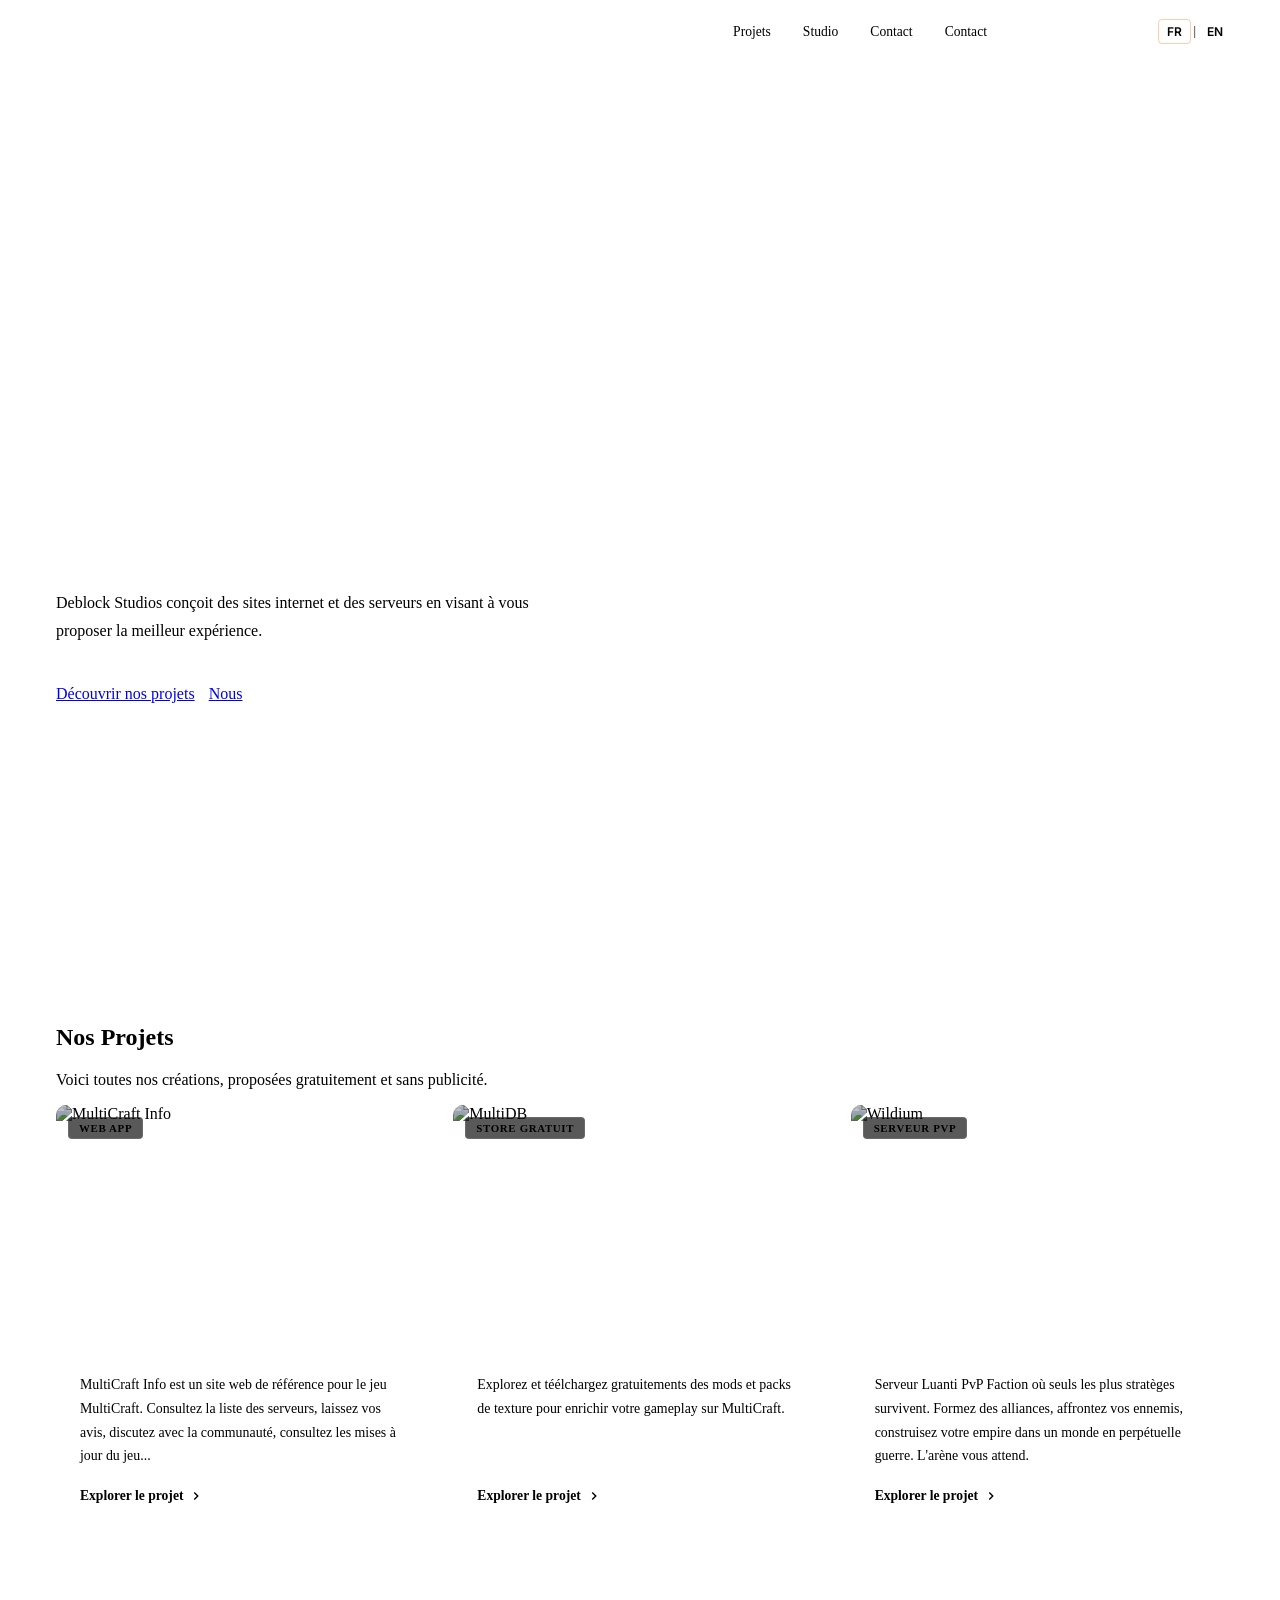
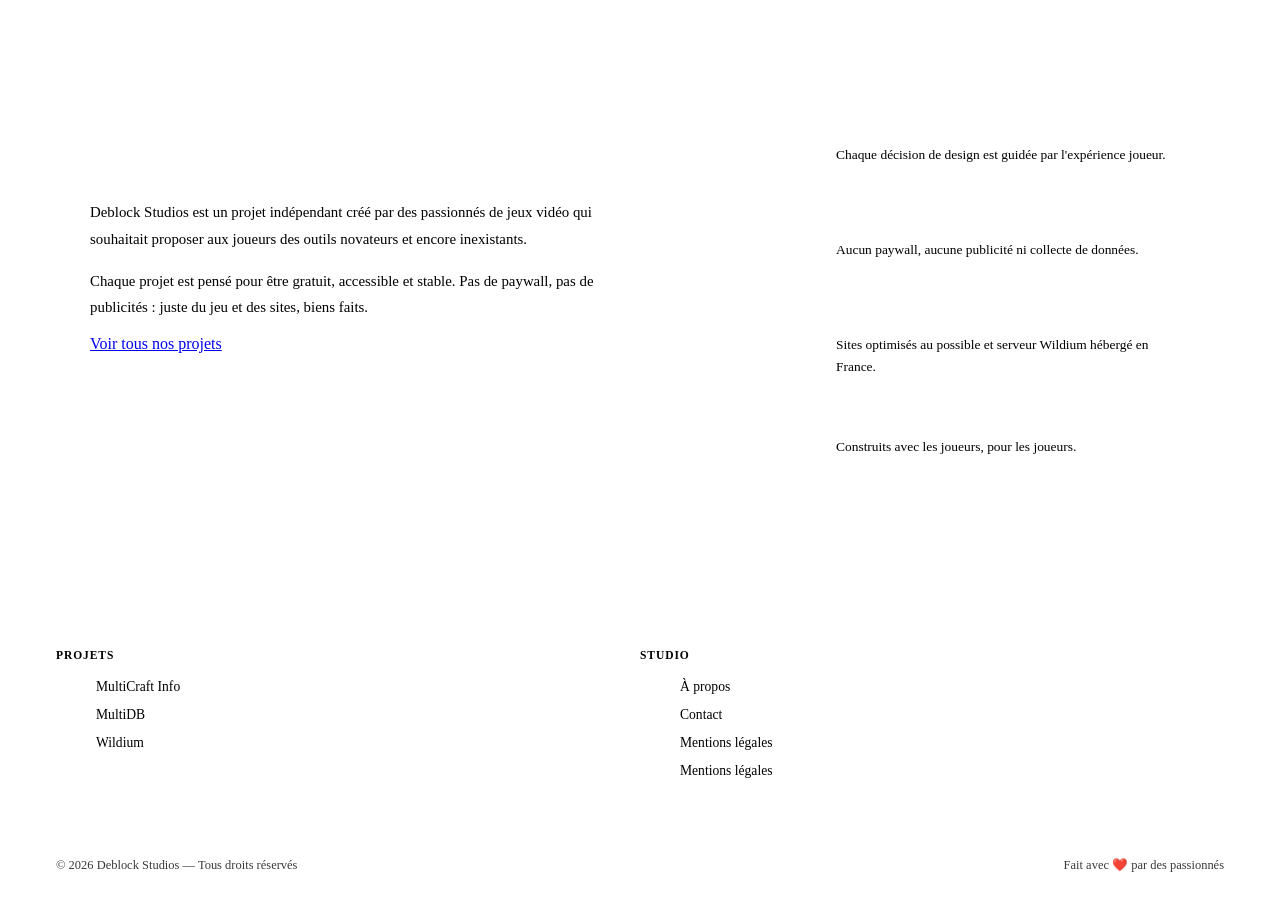
==== index.html @ 9efc5e92 "Fucking case-sensitive" ====
<!DOCTYPE html>
<html lang="fr">
<head>
  <meta charset="UTF-8" />
  <meta name="viewport" content="width=device-width, initial-scale=1.0" />
  <meta name="description" content="Deblock Studios — développement de sites web et serveurs Luanti à but non lucratif." />
  <title>Deblock Studios</title>

  <link rel="preconnect" href="https://fonts.googleapis.com" />
  <link href="https://fonts.googleapis.com/css2?family=Inter:wght@400;500;600;700;800&display=swap" rel="stylesheet" />

  <link rel="stylesheet" href="css/style.css" />
  <link rel="stylesheet" href="css/navbar.css" />
  <link rel="stylesheet" href="css/sections.css" />
  <link rel="icon" href="/favicon.ico" type="image/x-icon">
</head>
<body>

<!-- NAVBAR -->
<nav id="navbar">
  <a href="#" class="nav-logo">
    <span class="logo-bracket">[</span>DEBLOCK<span class="logo-bracket">]</span>
  </a>

  <ul class="nav-links">
    <li><a href="#projects" data-i18n="nav.projects">Projets</a></li>
    <li><a href="#about"    data-i18n="nav.studio">Studio</a></li>
    <li><a href="#footer"   data-i18n="nav.contact">Contact</a></li>
    <li><a href="https://blog-deblock-studios.vercel.app"   data-i18n="nav.contact">Blog</a></li>
    <li><a href="#projects" class="nav-cta" data-i18n="nav.cta">Nos projets</a></li>
    <li class="lang-switcher">
      <button class="lang-btn active" data-lang="fr">FR</button>
      <span class="lang-sep">|</span>
      <button class="lang-btn" data-lang="en">EN</button>
    </li>
  </ul>

  <button class="nav-hamburger" id="hamburger-btn" aria-label="Menu" aria-expanded="false">
    <span></span><span></span><span></span>
  </button>
</nav>

<nav class="nav-drawer" id="nav-drawer">
  <a href="#projects" data-i18n="nav.projects">Projets</a>
  <a href="#about"    data-i18n="nav.studio">Studio</a>
  <a href="#footer"   data-i18n="nav.contact">Contact</a>
  <div class="lang-switcher" style="margin-top:6px;">
    <button class="lang-btn active" data-lang="fr">FR</button>
    <span class="lang-sep">|</span>
    <button class="lang-btn" data-lang="en">EN</button>
  </div>
</nav>

<!-- HERO -->
<section id="hero">
  <div class="hero-content reveal">

    <h1 class="hero-title">
      <span data-i18n="hero.title.line1">Forger des</span><br />
      <span class="highlight" data-i18n="hero.title.highlight">univers numériques</span><br />
      <span data-i18n="hero.title.line3">inoubliables.</span>
    </h1>

    <p class="hero-sub" data-i18n="hero.sub">
      Deblock Studios conçoit des sites internet et serveurs en visant à vous proposer la meilleur expérience.
    </p>

    <div class="hero-actions">
      <a href="#projects" class="btn-primary">
        <span data-i18n="hero.cta.primary">Découvrir nos projets</span>
      </a>
      <a href="#about" class="btn-ghost">
        <span data-i18n="hero.cta.ghost">Nous</span>
      </a>
    </div>
  </div>
</section>

<!-- PROJECTS -->
<section id="projects">
  <div class="section-head reveal">
    <h2 class="section-title" data-i18n="projects.title">Nos Projets</h2>
    <p class="section-sub" data-i18n="projects.sub">Voici toutes nos créations, proposées gratuitement et sans publicité.</p>
  </div>

  <div class="projects-grid">

    <article class="project-card reveal reveal-delay-1">
      <div class="project-img-wrap">
        <img src="https://deblock-studios.vercel.app/images/multicraft-info.png" alt="MultiCraft Info" loading="lazy" />
        <span class="project-tag" data-i18n="project.mci.tag">Site web</span>
      </div>
      <div class="project-body">
        <h3 class="project-name" data-i18n="project.mci.name">MultiCraft Info</h3>
        <p class="project-desc" data-i18n="project.mci.desc">MultiCraft Info est un site web de référence pour le jeu MultiCraft. Consultez la liste des serveurs, laissez vos avis, discutez avec la communauté, consultez les mises à jour du jeu...
        </p>
        <a href="https://multicraft-info.netlify.app" class="project-link">
          <span data-i18n="project.link">Explorer le projet</span>
          <svg width="14" height="14" fill="none" viewBox="0 0 24 24" stroke="currentColor" stroke-width="2.5" aria-hidden="true"><path d="M9 18l6-6-6-6"/></svg>
        </a>
      </div>
    </article>

    <article class="project-card reveal reveal-delay-2">
      <div class="project-img-wrap">
        <img src="https://deblock-studios.vercel.app/images/multidb.png" alt="MultiDB" loading="lazy" />
        <span class="project-tag" data-i18n="project.mdb.tag">Site web</span>
      </div>
      <div class="project-body">
        <h3 class="project-name" data-i18n="project.mdb.name">MultiDB</h3>
        <p class="project-desc" data-i18n="project.mdb.desc">Explorez et téléchargez gratuitements des mods et packs de texture pour enrichir votre gameplay sur MultiCraft.
        </p>
        <a href="https://multidb.vercel.app" class="project-link">
          <span data-i18n="project.link">Explorer le projet</span>
          <svg width="14" height="14" fill="none" viewBox="0 0 24 24" stroke="currentColor" stroke-width="2.5" aria-hidden="true"><path d="M9 18l6-6-6-6"/></svg>
        </a>
      </div>
    </article>

    <article class="project-card reveal reveal-delay-3">
      <div class="project-img-wrap">
        <img src="https://deblock-studios.vercel.app/images/Wildium.png" alt="Wildium" loading="lazy" />
        <span class="project-tag" data-i18n="project.wld.tag">Serveur Luanti</span>
      </div>
      <div class="project-body">
        <h3 class="project-name" data-i18n="project.wld.name">Wildium</h3>
        <p class="project-desc" data-i18n="project.wld.desc">
          Serveur Luanti PvP Faction où seuls les plus stratèges survivent. Formez des alliances, affrontez vos ennemis, construisez votre empire dans un monde en perpétuelle guerre.
        </p>
        <a href="wildium.html" class="project-link">
          <span data-i18n="project.link">Explorer le projet</span>
          <svg width="14" height="14" fill="none" viewBox="0 0 24 24" stroke="currentColor" stroke-width="2.5" aria-hidden="true"><path d="M9 18l6-6-6-6"/></svg>
        </a>
      </div>
    </article>

  </div>
</section>

<!-- ABOUT -->
<section id="about">
  <div class="about-inner">
    <div class="about-text reveal">
      <h2 data-i18n="about.title">Un studio bâti sur la passion du jeu</h2>
      <p data-i18n="about.p1">
        Deblock Studios est un studio indépendant créé par des passionnés de jeux vidéo qui en avaient assez d'attendre que quelqu'un d'autre construise les outils dont la communauté avait besoin.
      </p>
      <p data-i18n="about.p2">
        Chaque projet est pensé pour être gratuit, accessible et entretenu par une vraie communauté. Pas de paywall, pas de fioritures : juste du jeu, bien fait.
      </p>
      <a href="#projects" class="btn-primary">
        <span data-i18n="about.cta">Voir tous nos projets</span>
      </a>
    </div>

    <div class="about-features reveal reveal-delay-1">
      <div class="about-feat">
        <h4 data-i18n="feat.gaming.title">Gaming First</h4>
        <p data-i18n="feat.gaming.desc">Chaque décision de design est guidée par l'expérience joueur.</p>
      </div>
      <div class="about-feat">
        <h4 data-i18n="feat.opensource.title">Open Source</h4>
        <p data-i18n="feat.opensource.desc">Nos projets sont ouverts et contributifs par nature.</p>
      </div>
      <div class="about-feat">
        <h4 data-i18n="feat.perf.title">Performance</h4>
        <p data-i18n="feat.perf.desc">Sites légers et serveurs optimisés pour zéro latence.</p>
      </div>
      <div class="about-feat">
        <h4 data-i18n="feat.community.title">Communauté</h4>
        <p data-i18n="feat.community.desc">Construits avec les joueurs, pour les joueurs.</p>
      </div>
    </div>
  </div>
</section>

<!-- FOOTER -->
<footer id="footer">
  <div class="footer-top reveal">
    <div class="footer-col">
      <h5 data-i18n="footer.col.projects">Projets</h5>
      <ul>
        <li><a href="https://multicraft-info.netlify.app">MultiCraft Info</a></li>
        <li><a href="https://multidb.vercel.app">MultiDB</a></li>
        <li><a href="wildium.html">Wildium</a></li>
      </ul>
    </div>

    <div class="footer-col">
      <h5 data-i18n="footer.col.studio">Studio</h5>
      <ul>
        <li><a href="https://deblock-studios.vercel.app/#about" data-i18n="footer.about">À propos</a></li>
        <li><a href="mailto:creatif.france@outlook.com" data-i18n="footer.contact">Contact</a></li>
        <li><a href="https://deblock-studios.vercel.app/legal.html" data-i18n="footer.legal">Mentions légales</a></li>
        <li><a href="https://blog-deblock-studios.vercel.app/" data-i18n="footer.legal">Blog</a></li>
      </ul>
    </div>
  </div>

  <div class="footer-bottom">
    <span data-i18n="footer.copy">© 2026 Deblock Studios — Tous droits réservés</span>
    <span data-i18n="footer.made">Fait avec ❤️ par des passionnés</span>
  </div>
</footer>

<script src="js/i18n.js"></script>
<script src="js/effects.js"></script>
<script>i18n.init();</script>
</body>
</html>
---- css/navbar.css ----
/* ════════════════════════════════════════════════
   DEBLOCK STUDIOS — navbar.css
   ════════════════════════════════════════════════ */

#navbar {
  position: fixed;
  top: 0; left: 0; right: 0;
  z-index: 100;
  display: flex;
  align-items: center;
  justify-content: space-between;
  padding: 0 48px;
  height: 62px;
  background: transparent;
  transition: background .3s, border-color .3s;
  border-bottom: 1px solid transparent;
}
#navbar.scrolled {
  background: rgba(17,17,17,.92);
  backdrop-filter: blur(12px);
  border-bottom-color: var(--border);
}

/* Logo */
.nav-logo {
  font-weight: 800;
  font-size: 1.1rem;
  letter-spacing: .04em;
  color: #fff;
  text-decoration: none;
  display: flex;
  align-items: center;
  gap: 2px;
}
.nav-logo .logo-bracket { color: var(--accent); }

/* Links */
.nav-links {
  display: flex;
  align-items: center;
  gap: 32px;
  list-style: none;
}
.nav-links a {
  color: var(--muted);
  text-decoration: none;
  font-size: .85rem;
  font-weight: 500;
  transition: color .15s;
}
.nav-links a:hover { color: #fff; }

/* CTA */
.nav-cta {
  background: var(--accent) !important;
  color: #fff !important;
  padding: 7px 18px;
  border-radius: 5px;
  font-size: .82rem !important;
  font-weight: 600 !important;
  transition: opacity .15s !important;
}
.nav-cta:hover { opacity: .85; color: #fff !important; }

/* Language switcher */
.lang-switcher {
  display: flex;
  align-items: center;
  gap: 2px;
  margin-left: 8px;
}
.lang-btn {
  background: transparent;
  border: 1px solid transparent;
  color: var(--muted);
  font-family: 'Inter', sans-serif;
  font-size: .75rem;
  font-weight: 600;
  padding: 4px 8px;
  border-radius: 4px;
  cursor: pointer;
  transition: color .15s, border-color .15s;
}
.lang-btn:hover { color: #fff; }
.lang-btn.active {
  color: var(--accent);
  border-color: rgba(249,115,22,.35);
}
.lang-sep {
  color: var(--border);
  font-size: .8rem;
  user-select: none;
}

/* Mobile hamburger */
.nav-hamburger {
  display: none;
  flex-direction: column;
  gap: 5px;
  cursor: pointer;
  padding: 6px;
  background: none;
  border: none;
}
.nav-hamburger span {
  width: 22px; height: 1.5px;
  background: var(--text);
  border-radius: 2px;
  transition: transform .25s, opacity .25s;
}

/* Mobile drawer */
.nav-drawer {
  display: none;
  position: fixed;
  top: 62px; left: 0; right: 0;
  background: rgba(17,17,17,.97);
  border-bottom: 1px solid var(--border);
  padding: 20px 48px 28px;
  z-index: 99;
  flex-direction: column;
  gap: 18px;
}
.nav-drawer.open { display: flex; }
.nav-drawer a {
  color: var(--muted);
  text-decoration: none;
  font-size: .95rem;
  font-weight: 500;
  transition: color .15s;
  padding: 3px 0;
}
.nav-drawer a:hover { color: #fff; }

@media (max-width: 860px) {
  #navbar { padding: 0 24px; }
  .nav-links { display: none; }
  .nav-hamburger { display: flex; }
}
---- css/sections.css ----
/* ════════════════════════════════════════════════
   DEBLOCK STUDIOS — sections.css
   ════════════════════════════════════════════════ */

/* ══════════ HERO ══════════ */
#hero {
  min-height: 100vh;
  display: flex;
  align-items: center;
  border-bottom: 1px solid var(--border);
}

.hero-content {
  max-width: 820px;
  padding: 120px 48px 80px;
}

.hero-eyebrow {
  font-size: .78rem;
  font-weight: 500;
  color: var(--muted);
  margin-bottom: 28px;
  display: block;
  letter-spacing: .02em;
}

.hero-title {
  font-weight: 800;
  font-size: clamp(2.8rem, 6vw, 5.2rem);
  line-height: 1.06;
  letter-spacing: -.03em;
  margin-bottom: 28px;
  color: #fff;
}
.hero-title .highlight {
  color: var(--accent);
}

.hero-sub {
  font-size: 1rem;
  line-height: 1.75;
  color: var(--muted);
  max-width: 500px;
  margin-bottom: 40px;
}

.hero-actions {
  display: flex;
  gap: 14px;
  flex-wrap: wrap;
}

/* ══════════ PROJECTS ══════════ */
#projects {
  padding: 96px 48px;
  max-width: 1200px;
  margin: 0 auto;
}

.projects-grid {
  display: grid;
  grid-template-columns: repeat(3, 1fr);
  gap: 24px;
}

.project-card {
  background: var(--card);
  border: 1px solid var(--border);
  border-radius: 10px;
  overflow: hidden;
  display: flex;
  flex-direction: column;
  transition: transform .2s, border-color .2s;
}
.project-card:hover {
  transform: translateY(-4px);
  border-color: #383838;
}

.project-img-wrap {
  position: relative;
  height: 180px;
  overflow: hidden;
}
.project-img-wrap img {
  width: 100%; height: 100%;
  object-fit: cover;
  filter: brightness(.75) saturate(.8);
  transition: filter .3s, transform .4s;
}
.project-card:hover .project-img-wrap img {
  filter: brightness(.9) saturate(1);
  transform: scale(1.04);
}

.project-tag {
  position: absolute;
  top: 12px; left: 12px;
  background: rgba(0,0,0,.65);
  color: var(--text);
  font-size: .68rem;
  font-weight: 600;
  letter-spacing: .06em;
  text-transform: uppercase;
  padding: 4px 10px;
  border-radius: 4px;
  border: 1px solid rgba(255,255,255,.1);
}

.project-body {
  padding: 24px 24px 28px;
  flex: 1;
  display: flex;
  flex-direction: column;
  border-top: 2px solid transparent;
  transition: border-color .2s;
}
.project-card:hover .project-body { border-color: var(--accent); }

.project-name {
  font-weight: 700;
  font-size: 1.1rem;
  color: #fff;
  margin-bottom: 10px;
  letter-spacing: -.01em;
}
.project-desc {
  font-size: .87rem;
  line-height: 1.7;
  color: var(--muted);
  flex: 1;
  margin-bottom: 20px;
}

.project-tags-list {
  display: flex;
  flex-wrap: wrap;
  gap: 6px;
  margin-bottom: 20px;
}
.tag-pill {
  background: transparent;
  border: 1px solid var(--border);
  color: #555;
  font-size: .68rem;
  font-weight: 500;
  letter-spacing: .04em;
  padding: 2px 9px;
  border-radius: 100px;
}

.project-link {
  display: inline-flex;
  align-items: center;
  gap: 6px;
  color: var(--accent);
  font-weight: 600;
  font-size: .85rem;
  text-decoration: none;
  transition: gap .15s;
  margin-top: auto;
}
.project-link:hover { gap: 10px; }

/* ══════════ ABOUT ══════════ */
#about {
  background: var(--bg2);
  border-top: 1px solid var(--border);
  border-bottom: 1px solid var(--border);
  padding: 80px 48px;
}

.about-inner {
  max-width: 1100px;
  margin: 0 auto;
  display: grid;
  grid-template-columns: 1fr 1fr;
  gap: 80px;
  align-items: start;
}

.about-text h2 {
  font-weight: 700;
  font-size: clamp(1.5rem, 2.8vw, 2.2rem);
  color: #fff;
  margin-bottom: 18px;
  letter-spacing: -.02em;
  line-height: 1.25;
}
.about-text p {
  color: var(--muted);
  line-height: 1.8;
  margin-bottom: 14px;
  font-size: .93rem;
}
.about-text .btn-primary { margin-top: 10px; }

.about-features { display: flex; flex-direction: column; }

.about-feat {
  padding: 22px 0;
  border-bottom: 1px solid var(--border);
  display: grid;
  grid-template-columns: 140px 1fr;
  gap: 16px;
  align-items: baseline;
}
.about-feat:first-child { border-top: 1px solid var(--border); }

.about-feat h4 {
  font-weight: 600;
  font-size: .82rem;
  color: #fff;
  letter-spacing: .01em;
}
.about-feat p {
  font-size: .84rem;
  color: var(--muted);
  line-height: 1.6;
  margin: 0;
}

/* ══════════ FOOTER ══════════ */
footer {
  padding: 56px 48px 32px;
  max-width: 1200px;
  margin: 0 auto;
}

.footer-top {
  display: grid;
  grid-template-columns: 2fr 1fr 1fr;
  gap: 48px;
  padding-bottom: 40px;
  border-bottom: 1px solid var(--border);
}

.footer-brand .nav-logo {
  margin-bottom: 14px;
  display: inline-flex;
}
.footer-brand p {
  color: var(--muted);
  font-size: .85rem;
  line-height: 1.7;
  max-width: 280px;
}

.social-row {
  display: flex;
  gap: 10px;
  margin-top: 18px;
}
.social-btn {
  width: 34px; height: 34px;
  border-radius: 6px;
  background: transparent;
  border: 1px solid var(--border);
  display: flex;
  align-items: center;
  justify-content: center;
  color: var(--muted);
  text-decoration: none;
  transition: border-color .15s, color .15s;
}
.social-btn:hover {
  border-color: #444;
  color: var(--text);
}

.footer-col h5 {
  font-size: .72rem;
  font-weight: 600;
  letter-spacing: .08em;
  text-transform: uppercase;
  color: var(--text);
  margin-bottom: 16px;
}
.footer-col ul {
  list-style: none;
  display: flex;
  flex-direction: column;
  gap: 10px;
}
.footer-col a {
  color: var(--muted);
  text-decoration: none;
  font-size: .85rem;
  transition: color .15s;
}
.footer-col a:hover { color: var(--text); }

.footer-bottom {
  padding-top: 22px;
  display: flex;
  justify-content: space-between;
  align-items: center;
  font-size: .78rem;
  color: #3a3a3a;
}

/* ══════════ RESPONSIVE ══════════ */
@media (max-width: 860px) {
  .hero-content { padding: 100px 24px 64px; }
  #projects { padding: 64px 24px; }
  .projects-grid { grid-template-columns: 1fr; }
  #about { padding: 56px 24px; }
  .about-inner { grid-template-columns: 1fr; gap: 48px; }
  .footer-top { grid-template-columns: 1fr; }
  footer { padding: 40px 24px 28px; }
  .footer-bottom { flex-direction: column; gap: 8px; text-align: center; }
}

@media (max-width: 560px) {
  .about-feat { grid-template-columns: 1fr; gap: 4px; }
  .hero-title { font-size: clamp(2.2rem, 9vw, 3rem); }
}
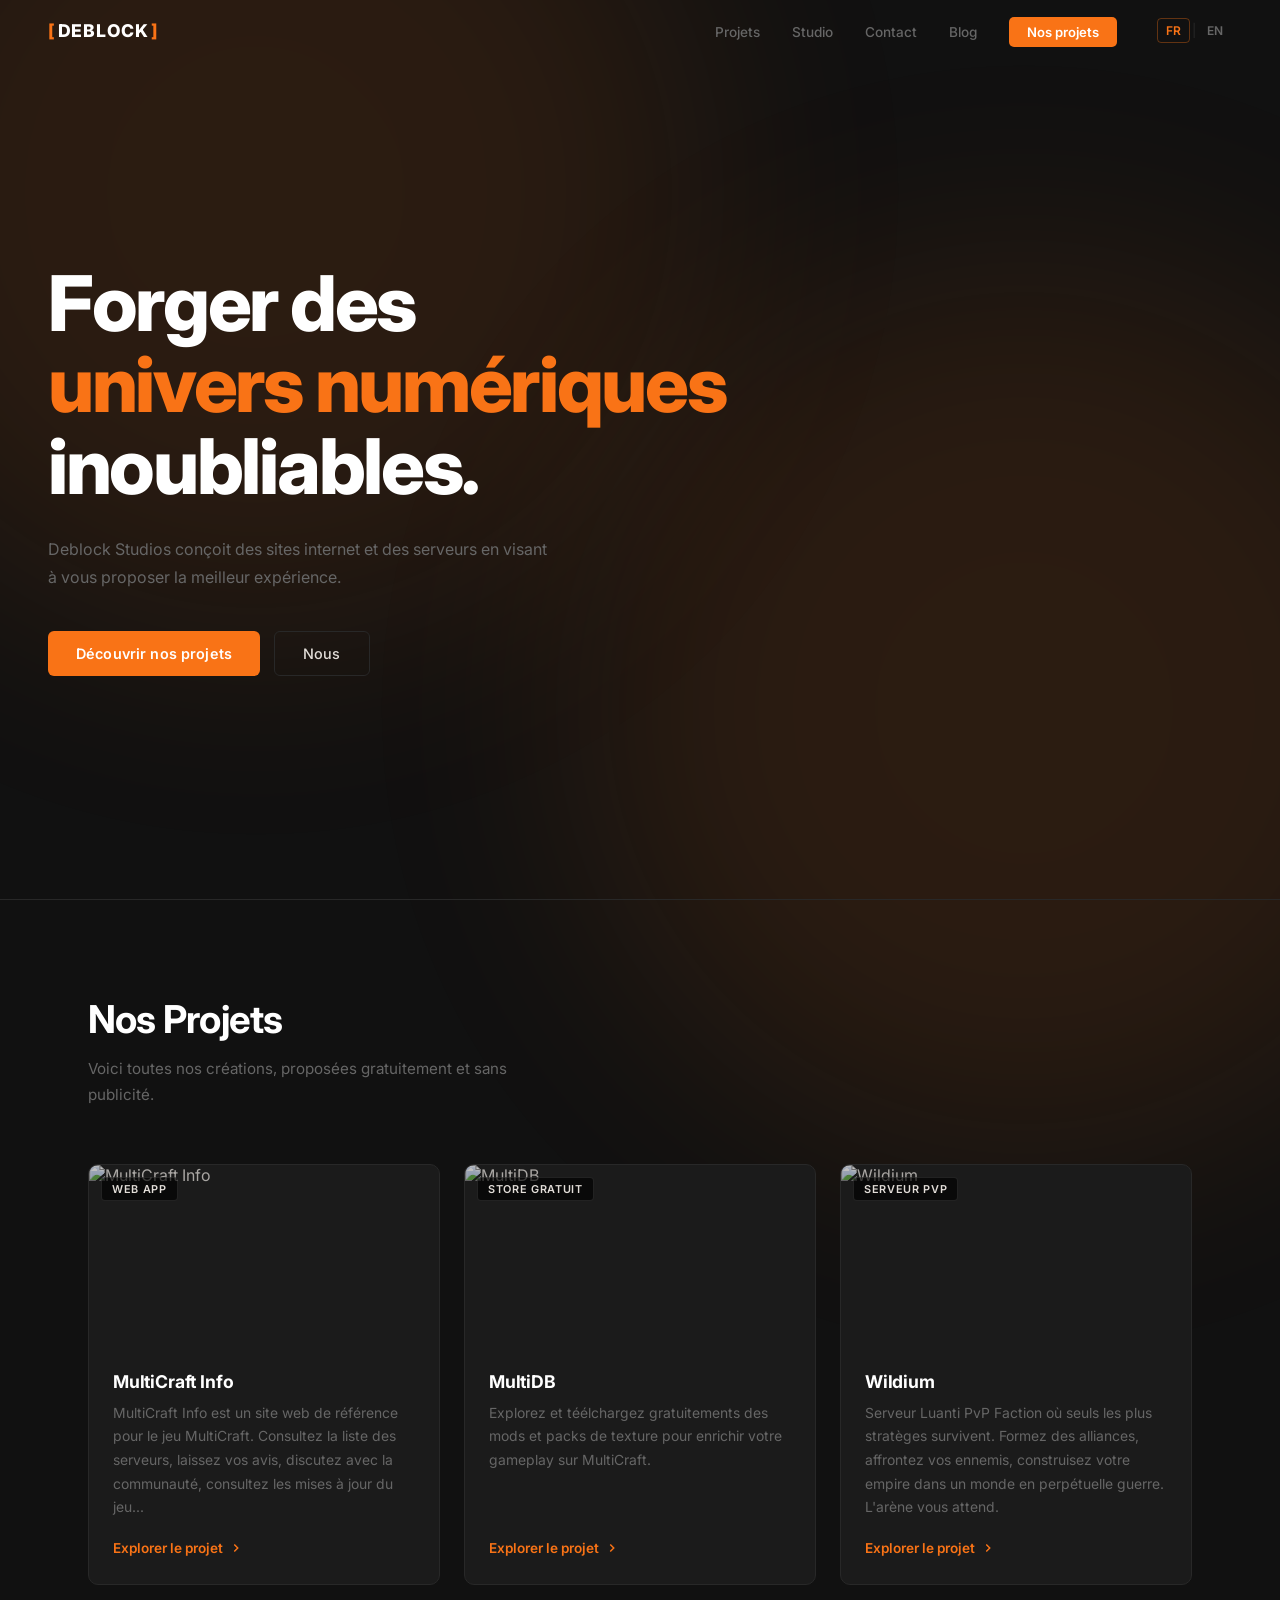
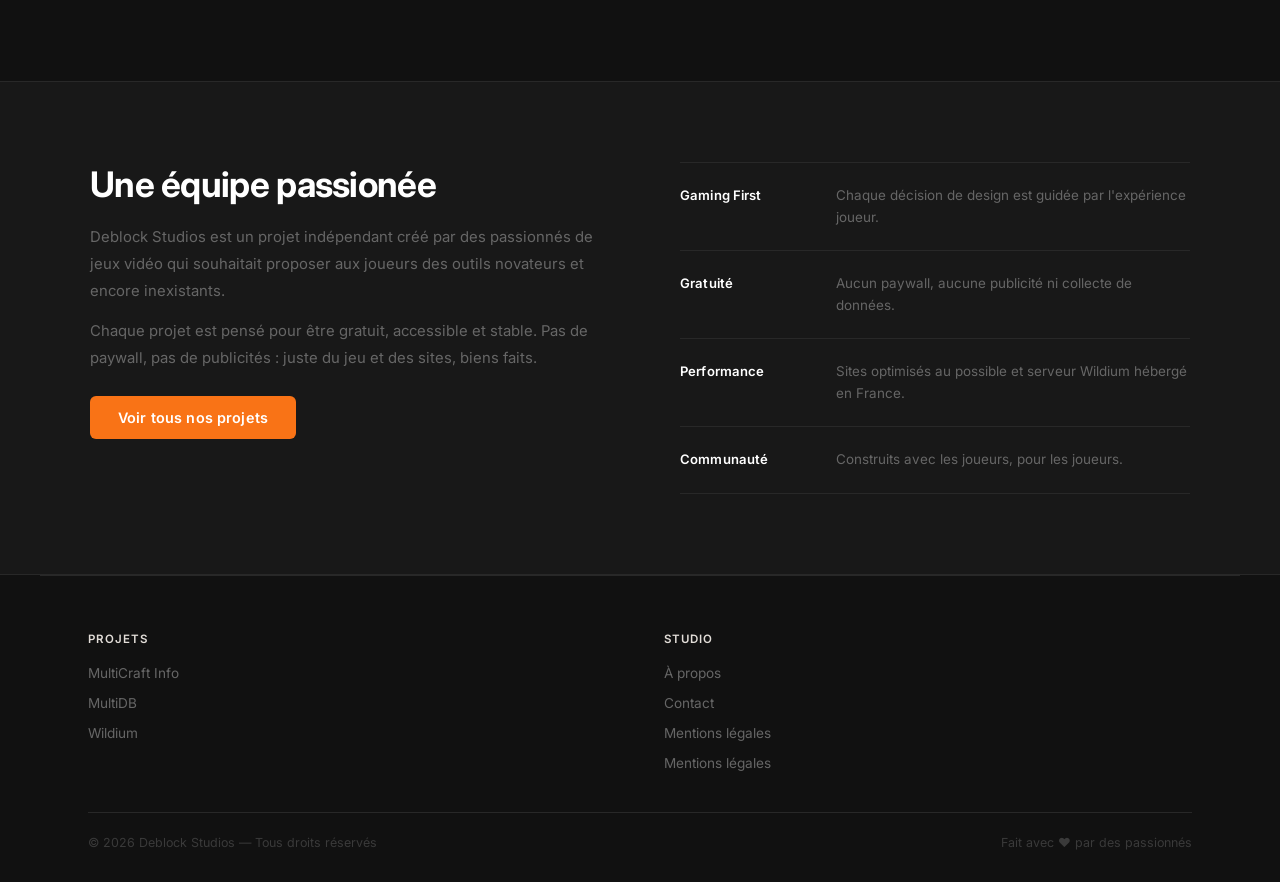
==== commit ba5ce99c: "Fix" ====
--- a/index.html
+++ b/index.html
@@ -15,6 +15,9 @@
   <link rel="icon" href="/favicon.ico" type="image/x-icon">
 </head>
 <body>
+<div class="halo-a" aria-hidden="true"></div>
+<div class="halo-b" aria-hidden="true"></div>
+
 
 <!-- NAVBAR -->
 <nav id="navbar">
@@ -26,7 +29,7 @@
     <li><a href="#projects" data-i18n="nav.projects">Projets</a></li>
     <li><a href="#about"    data-i18n="nav.studio">Studio</a></li>
     <li><a href="#footer"   data-i18n="nav.contact">Contact</a></li>
-    <li><a href="https://blog-deblock-studios.vercel.app"   data-i18n="nav.contact">Blog</a></li>
+    <li><a href="https://blog-deblock-studios.vercel.app" data-i18n="nav.blog">Blog</a></li>
     <li><a href="#projects" class="nav-cta" data-i18n="nav.cta">Nos projets</a></li>
     <li class="lang-switcher">
       <button class="lang-btn active" data-lang="fr">FR</button>
--- a/css/style.css
+++ b/css/style.css
@@ -0,0 +1,130 @@
+/* ════════════════════════════════════════════════
+   DEBLOCK STUDIOS — style.css
+   ════════════════════════════════════════════════ */
+
+*, *::before, *::after { box-sizing: border-box; margin: 0; padding: 0; }
+
+:root {
+  --bg:      #111;
+  --bg2:     #181818;
+  --card:    #1b1b1b;
+  --accent:  #f97316;
+  --text:    #e2ddd8;
+  --muted:   #666;
+  --border:  #282828;
+}
+
+html { scroll-behavior: smooth; }
+
+/* ── Halos orange animés (toutes les pages) ── */
+.halo-a,
+.halo-b {
+  position: fixed;
+  width: 70vw;
+  height: 70vw;
+  border-radius: 50%;
+  pointer-events: none;
+  z-index: 0;
+  filter: blur(120px);
+  opacity: .11;
+  background: #f97316;
+  will-change: transform;
+}
+
+.halo-a {
+  top: -20vw;
+  left: -15vw;
+  animation: halo-a 22s ease-in-out infinite alternate;
+}
+
+.halo-b {
+  bottom: -20vw;
+  right: -15vw;
+  animation: halo-b 28s ease-in-out infinite alternate;
+}
+
+@keyframes halo-a {
+  0%   { transform: translate(0,     0);    }
+  30%  { transform: translate(55vw,  30vh); }
+  60%  { transform: translate(25vw,  70vh); }
+  100% { transform: translate(65vw,  15vh); }
+}
+
+@keyframes halo-b {
+  0%   { transform: translate(0,      0);    }
+  35%  { transform: translate(-60vw, -25vh); }
+  65%  { transform: translate(-20vw, -65vh); }
+  100% { transform: translate(-55vw, -10vh); }
+}
+
+body {
+  background: var(--bg);
+  color: var(--text);
+  font-family: 'Inter', sans-serif;
+  overflow-x: hidden;
+  -webkit-font-smoothing: antialiased;
+}
+
+::-webkit-scrollbar { width: 5px; }
+::-webkit-scrollbar-track { background: var(--bg); }
+::-webkit-scrollbar-thumb { background: var(--border); border-radius: 3px; }
+
+/* ── Buttons ── */
+.btn-primary {
+  display: inline-flex;
+  align-items: center;
+  gap: 8px;
+  background: var(--accent);
+  color: #fff;
+  padding: 13px 28px;
+  border-radius: 6px;
+  font-weight: 600;
+  font-size: .9rem;
+  text-decoration: none;
+  transition: opacity .15s, transform .15s;
+  letter-spacing: .01em;
+}
+.btn-primary:hover {
+  opacity: .88;
+  transform: translateY(-1px);
+}
+
+.btn-ghost {
+  display: inline-flex;
+  align-items: center;
+  gap: 8px;
+  background: transparent;
+  color: var(--text);
+  padding: 13px 28px;
+  border-radius: 6px;
+  border: 1px solid var(--border);
+  font-weight: 500;
+  font-size: .9rem;
+  text-decoration: none;
+  transition: border-color .15s, color .15s, transform .15s;
+  letter-spacing: .01em;
+}
+.btn-ghost:hover {
+  border-color: #444;
+  color: #fff;
+  transform: translateY(-1px);
+}
+
+/* ── Section headings ── */
+.section-head { margin-bottom: 56px; }
+
+.section-title {
+  font-weight: 700;
+  font-size: clamp(1.6rem, 3vw, 2.4rem);
+  color: #fff;
+  margin-bottom: 14px;
+  letter-spacing: -.02em;
+  line-height: 1.2;
+}
+
+.section-sub {
+  color: var(--muted);
+  font-size: .95rem;
+  max-width: 440px;
+  line-height: 1.7;
+}
--- a/css/sections.css
+++ b/css/sections.css
@@ -1,6 +1,5 @@
-/* ════════════════════════════════════════════════
-   DEBLOCK STUDIOS — sections.css
-   ════════════════════════════════════════════════ */
+/* ── Ensure sections sit above animated halo ── */
+#hero, #projects, #about, footer { position: relative; z-index: 1; }
 
 /* ══════════ HERO ══════════ */
 #hero {
@@ -220,16 +219,31 @@
   margin: 0;
 }
 
+/* ══════════ SCROLL-REVEAL ANIMATIONS ══════════ */
+.reveal {
+  opacity: 0;
+  transform: translateY(28px);
+  transition: opacity 0.6s ease, transform 0.6s ease;
+}
+.reveal.visible {
+  opacity: 1;
+  transform: translateY(0);
+}
+.reveal-delay-1 { transition-delay: 0.1s; }
+.reveal-delay-2 { transition-delay: 0.2s; }
+.reveal-delay-3 { transition-delay: 0.3s; }
+
 /* ══════════ FOOTER ══════════ */
 footer {
   padding: 56px 48px 32px;
   max-width: 1200px;
   margin: 0 auto;
+  border-top: 1px solid var(--border);
 }
 
 .footer-top {
   display: grid;
-  grid-template-columns: 2fr 1fr 1fr;
+  grid-template-columns: 1fr 1fr;
   gap: 48px;
   padding-bottom: 40px;
   border-bottom: 1px solid var(--border);
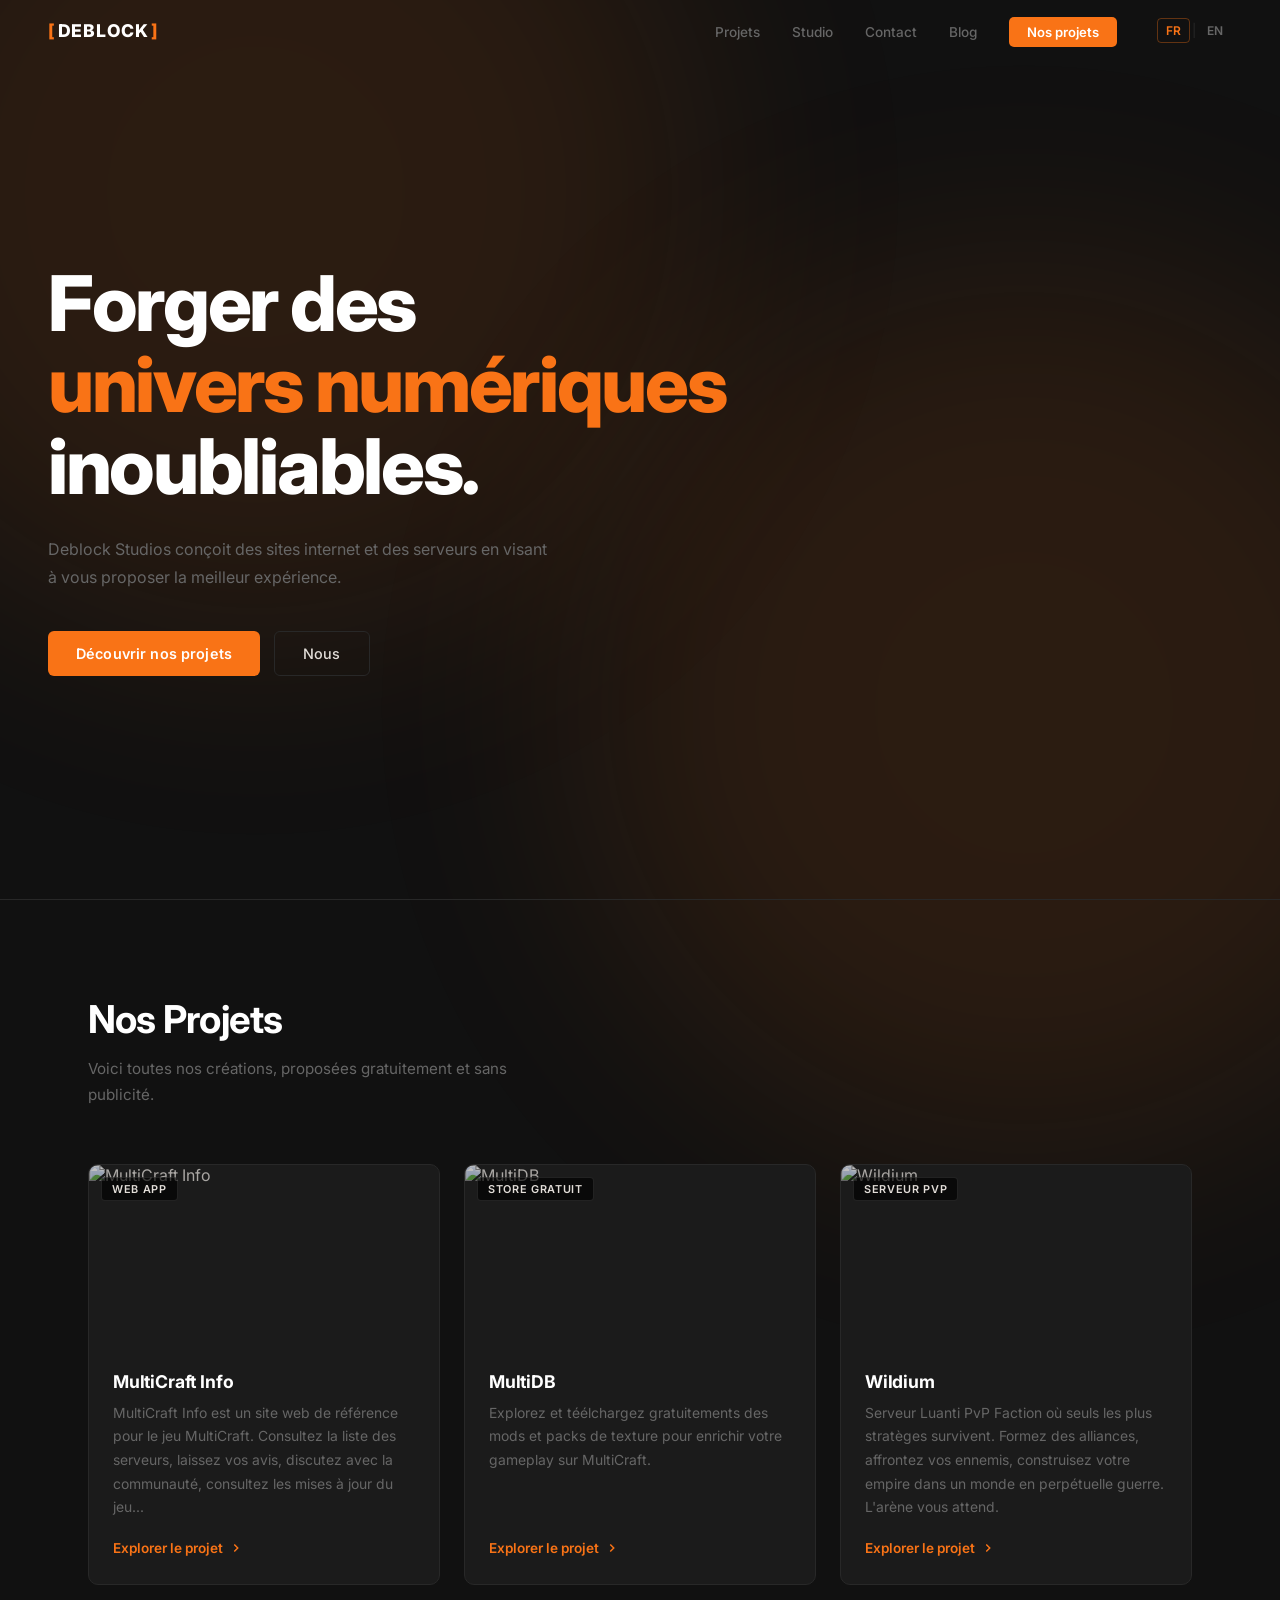
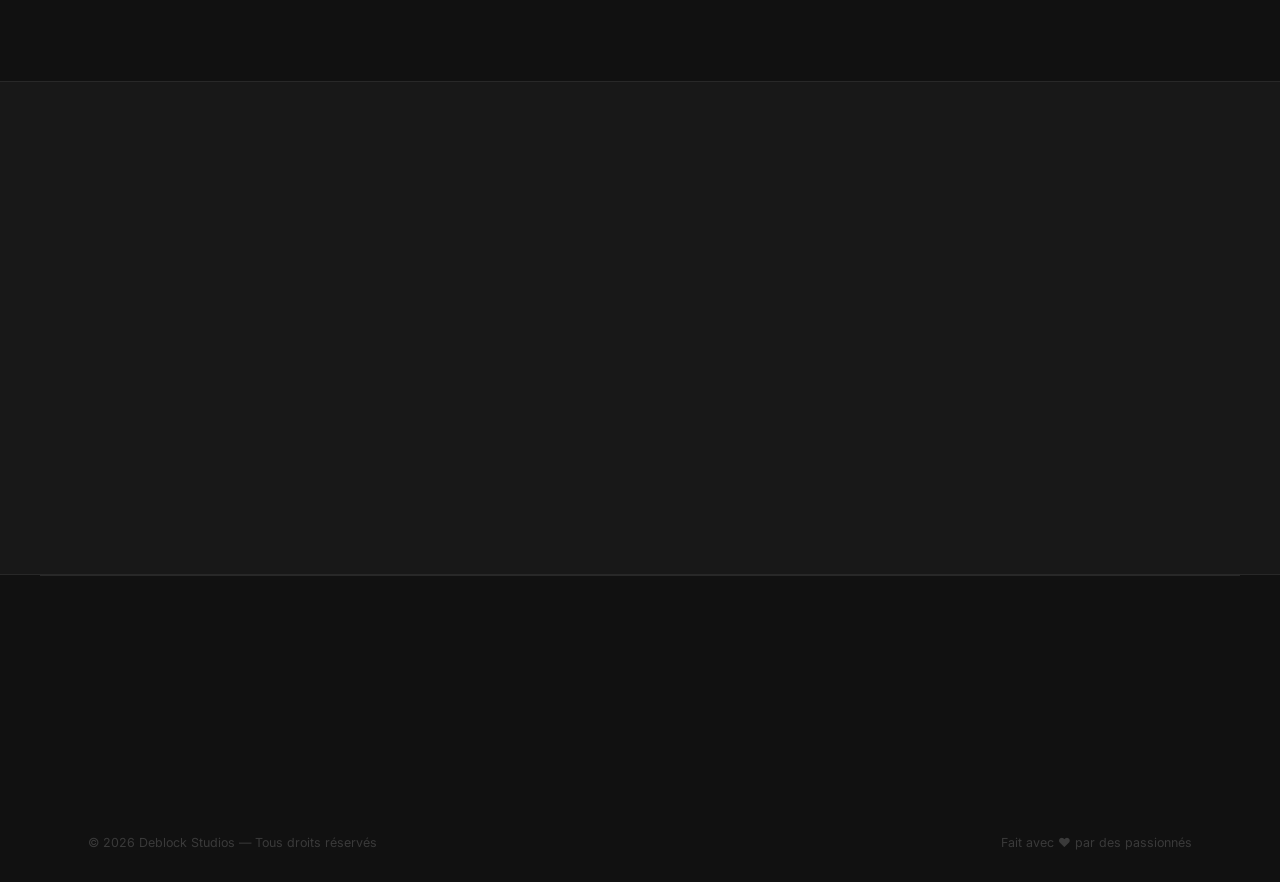
==== commit 15fe7ffc: "Add Google SEO" ====
--- a/index.html
+++ b/index.html
@@ -4,6 +4,7 @@
   <meta charset="UTF-8" />
   <meta name="viewport" content="width=device-width, initial-scale=1.0" />
   <meta name="description" content="Deblock Studios — développement de sites web et serveurs Luanti à but non lucratif." />
+  <meta name="google-site-verification" content="StuE6oomFtFn4pFJ5taW9_EfONIFjCqAtrxFwFtbaLA" /> 
   <title>Deblock Studios</title>
 
   <link rel="preconnect" href="https://fonts.googleapis.com" />
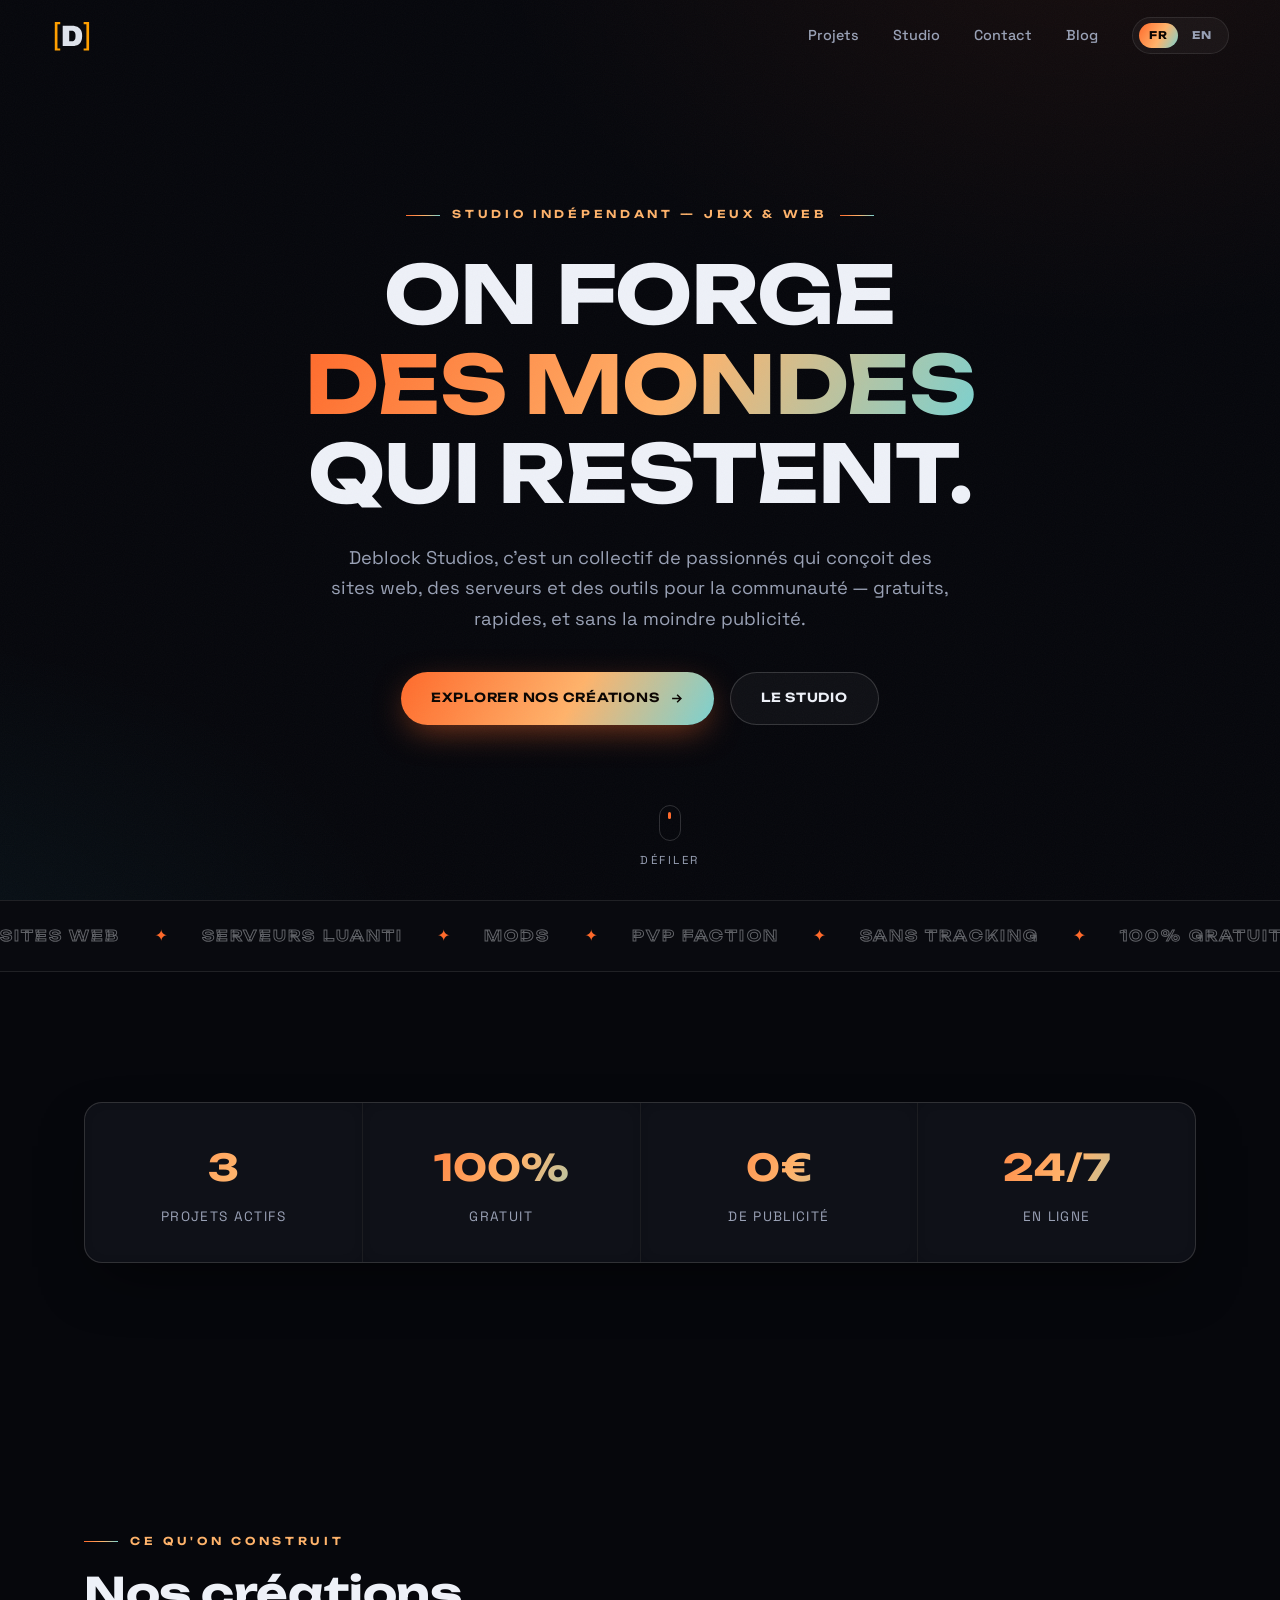
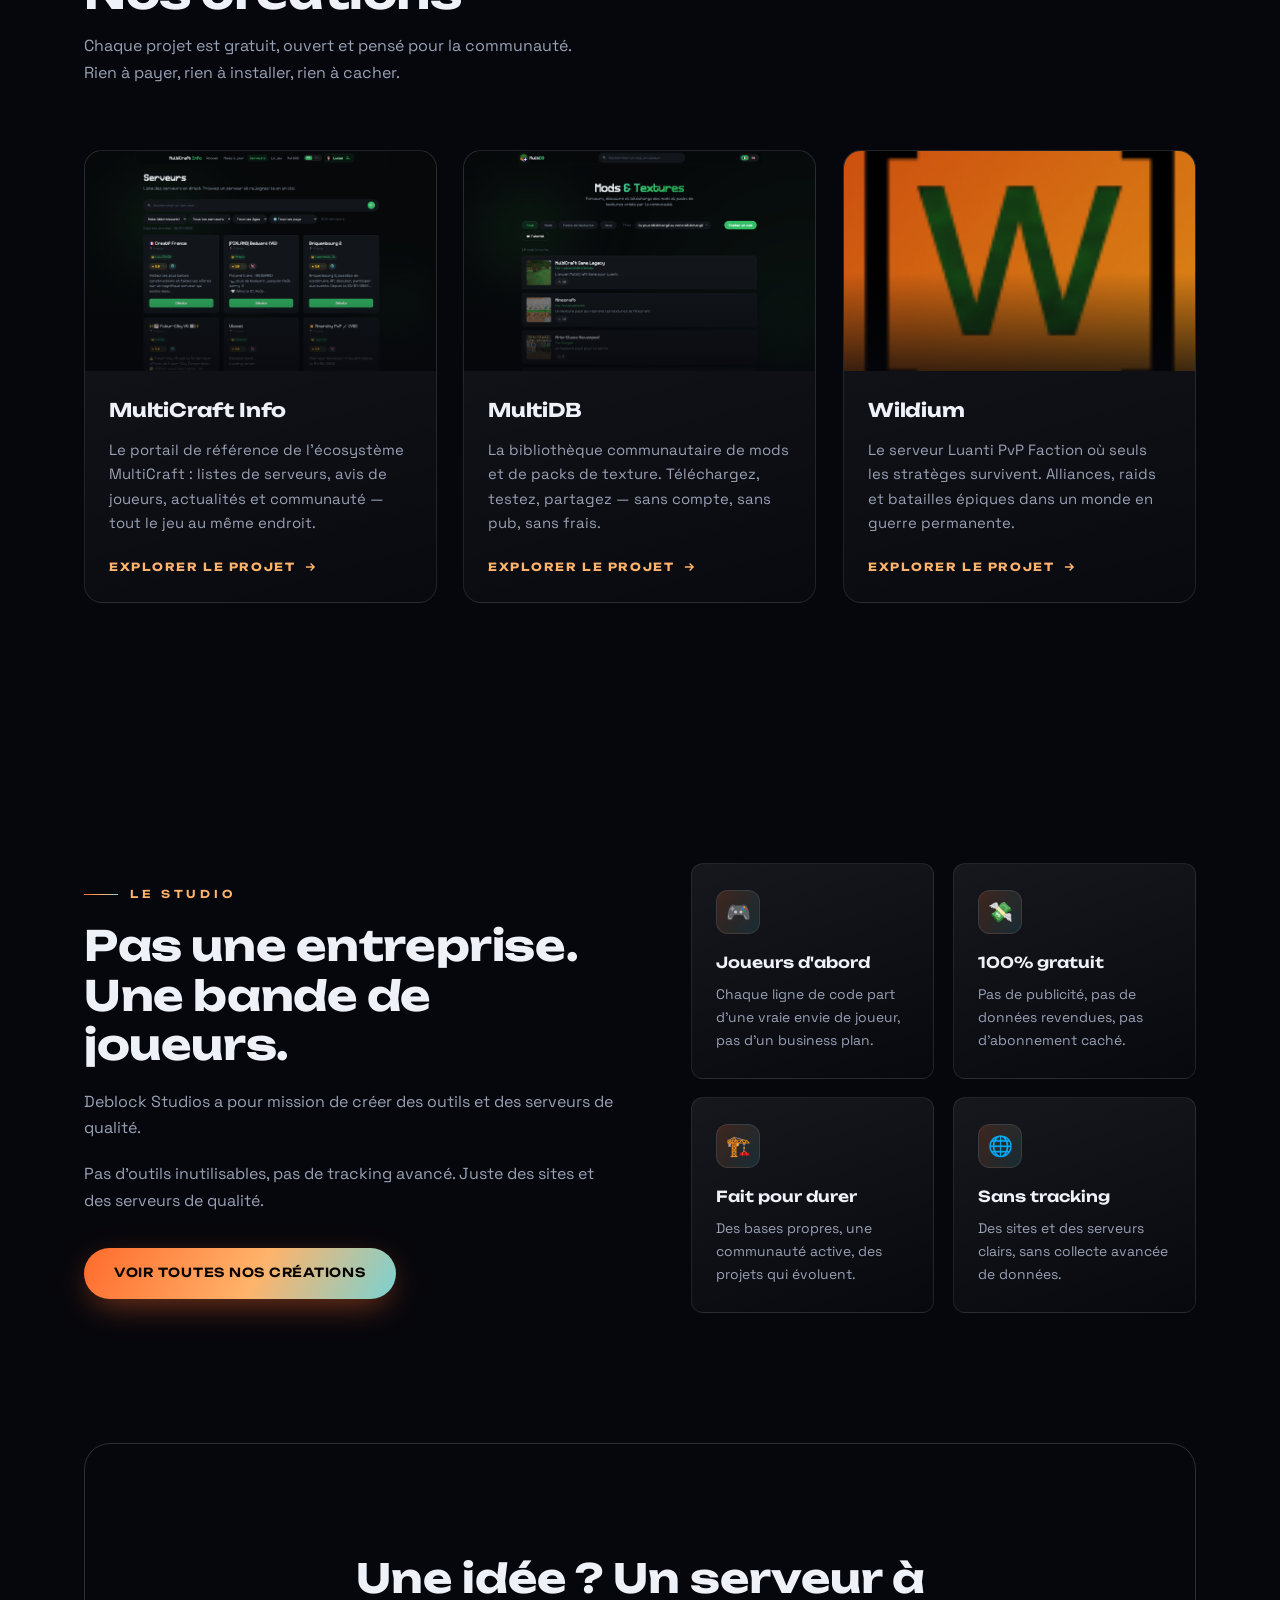
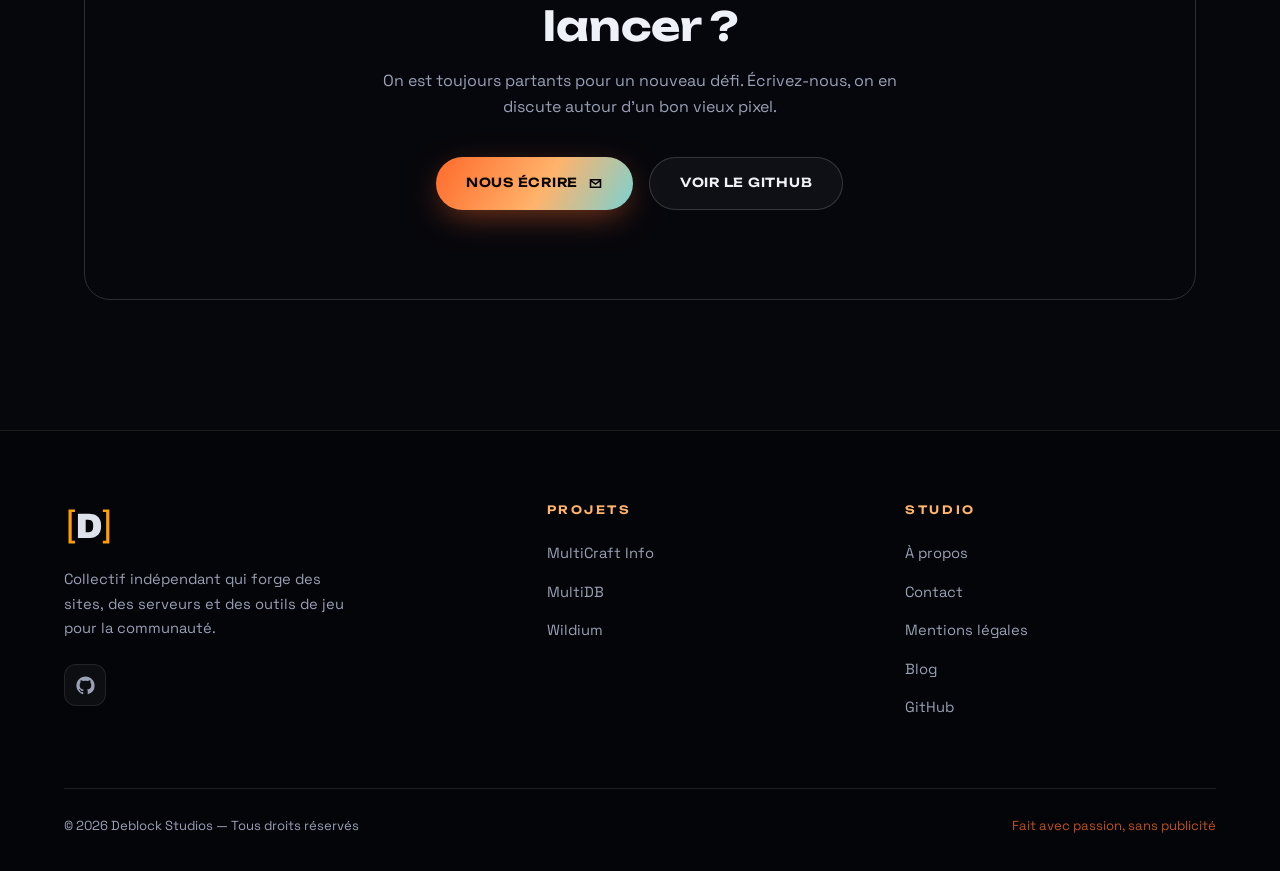
==== commit 5e315f35: "Full redesign" ====
--- a/index.html
+++ b/index.html
@@ -3,212 +3,275 @@
 <head>
   <meta charset="UTF-8" />
   <meta name="viewport" content="width=device-width, initial-scale=1.0" />
-  <meta name="description" content="Deblock Studios — développement de sites web et serveurs Luanti à but non lucratif." />
-  <meta name="google-site-verification" content="StuE6oomFtFn4pFJ5taW9_EfONIFjCqAtrxFwFtbaLA" /> 
-  <title>Deblock Studios</title>
+  <meta name="description" data-i18n="meta.description" content="Deblock Studios, collectif indépendant qui conçoit des sites web, des serveurs Luanti et des outils de jeu — gratuits, rapides et sans publicité." />
+  <meta name="google-site-verification" content="StuE6oomFtFn4pFJ5taW9_EfONIFjCqAtrxFwFtbaLA" />
+  <title data-i18n-title="meta.title">Deblock Studios — On forge des mondes</title>
 
   <link rel="preconnect" href="https://fonts.googleapis.com" />
-  <link href="https://fonts.googleapis.com/css2?family=Inter:wght@400;500;600;700;800&display=swap" rel="stylesheet" />
-
-  <link rel="stylesheet" href="css/style.css" />
-  <link rel="stylesheet" href="css/navbar.css" />
-  <link rel="stylesheet" href="css/sections.css" />
-  <link rel="icon" href="/favicon.ico" type="image/x-icon">
+  <link rel="preconnect" href="https://fonts.gstatic.com" crossorigin />
+  <link href="https://fonts.googleapis.com/css2?family=Unbounded:wght@400;500;600;700;800&family=Space+Grotesk:wght@300;400;500;600;700&display=swap" rel="stylesheet" />
+
+  <link rel="icon" href="/favicon.ico" type="image/x-icon" />
+  <link rel="stylesheet" href="css/main.css" />
 </head>
 <body>
-<div class="halo-a" aria-hidden="true"></div>
-<div class="halo-b" aria-hidden="true"></div>
-
-
-<!-- NAVBAR -->
-<nav id="navbar">
-  <a href="#" class="nav-logo">
-    <span class="logo-bracket">[</span>DEBLOCK<span class="logo-bracket">]</span>
-  </a>
-
-  <ul class="nav-links">
-    <li><a href="#projects" data-i18n="nav.projects">Projets</a></li>
-    <li><a href="#about"    data-i18n="nav.studio">Studio</a></li>
-    <li><a href="#footer"   data-i18n="nav.contact">Contact</a></li>
-    <li><a href="https://blog-deblock-studios.vercel.app" data-i18n="nav.blog">Blog</a></li>
-    <li><a href="#projects" class="nav-cta" data-i18n="nav.cta">Nos projets</a></li>
-    <li class="lang-switcher">
+
+  <div class="noise" aria-hidden="true"></div>
+
+  <!-- NAVBAR -->
+  <nav class="nav" id="nav">
+    <a href="#" class="nav-logo">
+      <img class="brand-logo" src="images/logo-deblock.svg" alt="Deblock Studios" />
+    </a>
+
+    <ul class="nav-links">
+      <li><a href="#projects" data-i18n="nav.projects">Projets</a></li>
+      <li><a href="#about" data-i18n="nav.studio">Studio</a></li>
+      <li><a href="#footer" data-i18n="nav.contact">Contact</a></li>
+      <li><a href="https://blog-deblock-studios.vercel.app" data-i18n="nav.blog">Blog</a></li>
+      <li class="lang-switcher">
+        <button class="lang-btn active" data-lang="fr">FR</button>
+        <button class="lang-btn" data-lang="en">EN</button>
+      </li>
+    </ul>
+
+    <button class="nav-burger" id="nav-burger" aria-label="Menu" aria-expanded="false">
+      <span></span><span></span><span></span>
+    </button>
+  </nav>
+
+  <!-- DRAWER -->
+  <div class="drawer" id="drawer">
+    <a href="#projects" data-i18n="nav.projects">Projets</a>
+    <a href="#about" data-i18n="nav.studio">Studio</a>
+    <a href="#footer" data-i18n="nav.contact">Contact</a>
+    <a href="https://blog-deblock-studios.vercel.app" data-i18n="nav.blog">Blog</a>
+    <div class="lang-switcher">
       <button class="lang-btn active" data-lang="fr">FR</button>
-      <span class="lang-sep">|</span>
       <button class="lang-btn" data-lang="en">EN</button>
-    </li>
-  </ul>
-
-  <button class="nav-hamburger" id="hamburger-btn" aria-label="Menu" aria-expanded="false">
-    <span></span><span></span><span></span>
-  </button>
-</nav>
-
-<nav class="nav-drawer" id="nav-drawer">
-  <a href="#projects" data-i18n="nav.projects">Projets</a>
-  <a href="#about"    data-i18n="nav.studio">Studio</a>
-  <a href="#footer"   data-i18n="nav.contact">Contact</a>
-  <div class="lang-switcher" style="margin-top:6px;">
-    <button class="lang-btn active" data-lang="fr">FR</button>
-    <span class="lang-sep">|</span>
-    <button class="lang-btn" data-lang="en">EN</button>
+    </div>
   </div>
-</nav>
-
-<!-- HERO -->
-<section id="hero">
-  <div class="hero-content reveal">
-
-    <h1 class="hero-title">
-      <span data-i18n="hero.title.line1">Forger des</span><br />
-      <span class="highlight" data-i18n="hero.title.highlight">univers numériques</span><br />
-      <span data-i18n="hero.title.line3">inoubliables.</span>
-    </h1>
-
-    <p class="hero-sub" data-i18n="hero.sub">
-      Deblock Studios conçoit des sites internet et serveurs en visant à vous proposer la meilleur expérience.
-    </p>
-
-    <div class="hero-actions">
-      <a href="#projects" class="btn-primary">
-        <span data-i18n="hero.cta.primary">Découvrir nos projets</span>
-      </a>
-      <a href="#about" class="btn-ghost">
-        <span data-i18n="hero.cta.ghost">Nous</span>
-      </a>
+
+  <!-- HERO -->
+  <header class="hero" id="top">
+    <div class="hero-inner">
+      <span class="eyebrow" data-i18n="hero.eyebrow">Studio indépendant — jeux &amp; web</span>
+
+      <h1 class="hero-title">
+        <span class="l1" data-i18n="hero.title.line1">On forge</span><br />
+        <span class="l2 grad" data-i18n="hero.title.line2">des mondes</span><br />
+        <span class="l3" data-i18n="hero.title.line3">qui restent.</span>
+      </h1>
+
+      <p class="hero-sub" data-i18n="hero.sub">
+        Deblock Studios, c'est un collectif de passionnés qui conçoit des sites web, des serveurs et des outils pour la communauté — gratuits, rapides, et sans la moindre publicité.
+      </p>
+
+      <div class="hero-actions">
+        <a href="#projects" class="btn btn-primary">
+          <span data-i18n="hero.cta.primary">Explorer nos créations</span>
+          <svg width="15" height="15" fill="none" viewBox="0 0 24 24" stroke="currentColor" stroke-width="2.5" aria-hidden="true"><path d="M5 12h14M13 6l6 6-6 6"/></svg>
+        </a>
+        <a href="#about" class="btn btn-ghost">
+          <span data-i18n="hero.cta.ghost">Le studio</span>
+        </a>
+      </div>
+    </div>
+
+    <a href="#projects" class="scroll-hint" aria-label="Scroll">
+      <span class="mouse"></span>
+      <span data-i18n="hero.scroll">Défiler</span>
+    </a>
+  </header>
+
+  <!-- MARQUEE -->
+  <div class="marquee" aria-hidden="true">
+    <div class="marquee-track">
+      <span class="marquee-group"><span class="mi" data-i18n="marquee.1">Sites web</span><em>✦</em><span class="mi" data-i18n="marquee.2">Serveurs Luanti</span><em>✦</em><span class="mi" data-i18n="marquee.3">Mods</span><em>✦</em><span class="mi" data-i18n="marquee.4">PvP Faction</span><em>✦</em><span class="mi" data-i18n="marquee.5">Sans tracking</span><em>✦</em><span class="mi" data-i18n="marquee.6">100% gratuit</span><em>✦</em></span>
+      <span class="marquee-group" aria-hidden="true"><span class="mi" data-i18n="marquee.1">Sites web</span><em>✦</em><span class="mi" data-i18n="marquee.2">Serveurs Luanti</span><em>✦</em><span class="mi" data-i18n="marquee.3">Mods</span><em>✦</em><span class="mi" data-i18n="marquee.4">PvP Faction</span><em>✦</em><span class="mi" data-i18n="marquee.5">Sans tracking</span><em>✦</em><span class="mi" data-i18n="marquee.6">100% gratuit</span><em>✦</em></span>
     </div>
   </div>
-</section>
-
-<!-- PROJECTS -->
-<section id="projects">
-  <div class="section-head reveal">
-    <h2 class="section-title" data-i18n="projects.title">Nos Projets</h2>
-    <p class="section-sub" data-i18n="projects.sub">Voici toutes nos créations, proposées gratuitement et sans publicité.</p>
+
+  <!-- STATS -->
+  <section class="section">
+    <div class="stats reveal">
+      <div class="stat">
+        <b data-i18n="stat.1.val">3</b>
+        <span data-i18n="stat.1.label">Projets actifs</span>
+      </div>
+      <div class="stat">
+        <b data-i18n="stat.2.val">100%</b>
+        <span data-i18n="stat.2.label">Gratuit</span>
+      </div>
+      <div class="stat">
+        <b data-i18n="stat.3.val">0€</b>
+        <span data-i18n="stat.3.label">De publicité</span>
+      </div>
+      <div class="stat">
+        <b data-i18n="stat.4.val">24/7</b>
+        <span data-i18n="stat.4.label">En ligne</span>
+      </div>
+    </div>
+  </section>
+
+  <!-- PROJECTS -->
+  <section class="section" id="projects">
+    <div class="section-head reveal">
+      <span class="eyebrow" data-i18n="projects.eyebrow">Ce qu'on construit</span>
+      <h2 data-i18n="projects.title">Nos créations</h2>
+      <p data-i18n="projects.sub">Chaque projet est gratuit, ouvert et pensé pour la communauté. Rien à payer, rien à installer, rien à cacher.</p>
+    </div>
+
+    <div class="projects-grid">
+
+      <article class="project-card reveal" data-tilt>
+        <div class="project-media">
+          <img src="images/multicraft-info.png" alt="MultiCraft Info" loading="lazy" />
+        </div>
+        <div class="project-body">
+          <h3 data-i18n="project.mci.name">MultiCraft Info</h3>
+          <p data-i18n="project.mci.desc">Le portail de référence de l'écosystème MultiCraft : listes de serveurs, avis de joueurs, actualités et communauté — tout le jeu au même endroit.</p>
+          <a href="https://multicraft-info.netlify.app" class="project-link">
+            <span data-i18n="project.link">Explorer le projet</span>
+            <svg width="14" height="14" fill="none" viewBox="0 0 24 24" stroke="currentColor" stroke-width="2.5" aria-hidden="true"><path d="M5 12h14M13 6l6 6-6 6"/></svg>
+          </a>
+        </div>
+      </article>
+
+      <article class="project-card reveal" data-tilt>
+        <div class="project-media">
+          <img src="images/multidb.png" alt="MultiDB" loading="lazy" />
+        </div>
+        <div class="project-body">
+          <h3 data-i18n="project.mdb.name">MultiDB</h3>
+          <p data-i18n="project.mdb.desc">La bibliothèque communautaire de mods et de packs de texture. Téléchargez, testez, partagez — sans compte, sans pub, sans frais.</p>
+          <a href="https://multidb.vercel.app" class="project-link">
+            <span data-i18n="project.link">Explorer le projet</span>
+            <svg width="14" height="14" fill="none" viewBox="0 0 24 24" stroke="currentColor" stroke-width="2.5" aria-hidden="true"><path d="M5 12h14M13 6l6 6-6 6"/></svg>
+          </a>
+        </div>
+      </article>
+
+      <article class="project-card reveal" data-tilt>
+        <div class="project-media">
+          <img src="images/Wildium.png" alt="Wildium" loading="lazy" />
+        </div>
+        <div class="project-body">
+          <h3 data-i18n="project.wld.name">Wildium</h3>
+          <p data-i18n="project.wld.desc">Le serveur Luanti PvP Faction où seuls les stratèges survivent. Alliances, raids et batailles épiques dans un monde en guerre permanente.</p>
+          <a href="wildium.html" class="project-link">
+            <span data-i18n="project.link">Explorer le projet</span>
+            <svg width="14" height="14" fill="none" viewBox="0 0 24 24" stroke="currentColor" stroke-width="2.5" aria-hidden="true"><path d="M5 12h14M13 6l6 6-6 6"/></svg>
+          </a>
+        </div>
+      </article>
+
+    </div>
+  </section>
+
+  <!-- STUDIO / ABOUT -->
+  <section class="section" id="about">
+    <div class="about-grid">
+
+      <div class="about-text reveal">
+        <span class="eyebrow" data-i18n="about.eyebrow">Le studio</span>
+        <h2 data-i18n="about.title">Pas une entreprise. Une bande de joueurs.</h2>
+        <p data-i18n="about.p1">Deblock Studios a pour mission de créer des outils et des serveurs de qualité.</p>
+        <p data-i18n="about.p2">Pas d'outils inutilisables, pas de tracking avancé. Juste des sites et des serveurs de qualité.</p>
+        <a href="#projects" class="btn btn-primary">
+          <span data-i18n="about.cta">Voir toutes nos créations</span>
+        </a>
+      </div>
+
+      <div class="feature-grid">
+        <div class="feature reveal">
+          <span class="icon">🎮</span>
+          <h4 data-i18n="feat.1.title">Joueurs d'abord</h4>
+          <p data-i18n="feat.1.desc">Chaque ligne de code part d'une vraie envie de joueur, pas d'un business plan.</p>
+        </div>
+        <div class="feature reveal">
+          <span class="icon">💸</span>
+          <h4 data-i18n="feat.2.title">100% gratuit</h4>
+          <p data-i18n="feat.2.desc">Pas de publicité, pas de données revendues, pas d'abonnement caché.</p>
+        </div>
+        <div class="feature reveal">
+          <span class="icon">🏗️</span>
+          <h4 data-i18n="feat.3.title">Fait pour durer</h4>
+          <p data-i18n="feat.3.desc">Des bases propres, une communauté active, des projets qui évoluent.</p>
+        </div>
+        <div class="feature reveal">
+          <span class="icon">🌐</span>
+          <h4 data-i18n="feat.4.title">Sans tracking</h4>
+          <p data-i18n="feat.4.desc">Des sites et des serveurs clairs, sans collecte avancée de données.</p>
+        </div>
+      </div>
+
+    </div>
+  </section>
+
+  <!-- CTA -->
+  <div class="cta-band">
+    <div class="cta-card reveal">
+      <h2 data-i18n="cta.title">Une idée ? Un serveur à lancer ?</h2>
+      <p data-i18n="cta.desc">On est toujours partants pour un nouveau défi. Écrivez-nous, on en discute autour d'un bon vieux pixel.</p>
+      <div class="hero-actions">
+        <a href="mailto:deblock-studios@proton.me" class="btn btn-primary">
+          <span data-i18n="cta.btn.contact">Nous écrire</span>
+          <svg width="15" height="15" fill="none" viewBox="0 0 24 24" stroke="currentColor" stroke-width="2.5" aria-hidden="true"><path d="M4 6h16v12H4zM4 7l8 6 8-6"/></svg>
+        </a>
+        <a href="https://github.com/Deblock-Studios" class="btn btn-ghost">
+          <span data-i18n="cta.btn.github">Voir le GitHub</span>
+        </a>
+      </div>
+    </div>
   </div>
 
-  <div class="projects-grid">
-
-    <article class="project-card reveal reveal-delay-1">
-      <div class="project-img-wrap">
-        <img src="https://deblock-studios.vercel.app/images/multicraft-info.png" alt="MultiCraft Info" loading="lazy" />
-        <span class="project-tag" data-i18n="project.mci.tag">Site web</span>
-      </div>
-      <div class="project-body">
-        <h3 class="project-name" data-i18n="project.mci.name">MultiCraft Info</h3>
-        <p class="project-desc" data-i18n="project.mci.desc">MultiCraft Info est un site web de référence pour le jeu MultiCraft. Consultez la liste des serveurs, laissez vos avis, discutez avec la communauté, consultez les mises à jour du jeu...
-        </p>
-        <a href="https://multicraft-info.netlify.app" class="project-link">
-          <span data-i18n="project.link">Explorer le projet</span>
-          <svg width="14" height="14" fill="none" viewBox="0 0 24 24" stroke="currentColor" stroke-width="2.5" aria-hidden="true"><path d="M9 18l6-6-6-6"/></svg>
-        </a>
-      </div>
-    </article>
-
-    <article class="project-card reveal reveal-delay-2">
-      <div class="project-img-wrap">
-        <img src="https://deblock-studios.vercel.app/images/multidb.png" alt="MultiDB" loading="lazy" />
-        <span class="project-tag" data-i18n="project.mdb.tag">Site web</span>
-      </div>
-      <div class="project-body">
-        <h3 class="project-name" data-i18n="project.mdb.name">MultiDB</h3>
-        <p class="project-desc" data-i18n="project.mdb.desc">Explorez et téléchargez gratuitements des mods et packs de texture pour enrichir votre gameplay sur MultiCraft.
-        </p>
-        <a href="https://multidb.vercel.app" class="project-link">
-          <span data-i18n="project.link">Explorer le projet</span>
-          <svg width="14" height="14" fill="none" viewBox="0 0 24 24" stroke="currentColor" stroke-width="2.5" aria-hidden="true"><path d="M9 18l6-6-6-6"/></svg>
-        </a>
-      </div>
-    </article>
-
-    <article class="project-card reveal reveal-delay-3">
-      <div class="project-img-wrap">
-        <img src="https://deblock-studios.vercel.app/images/Wildium.png" alt="Wildium" loading="lazy" />
-        <span class="project-tag" data-i18n="project.wld.tag">Serveur Luanti</span>
-      </div>
-      <div class="project-body">
-        <h3 class="project-name" data-i18n="project.wld.name">Wildium</h3>
-        <p class="project-desc" data-i18n="project.wld.desc">
-          Serveur Luanti PvP Faction où seuls les plus stratèges survivent. Formez des alliances, affrontez vos ennemis, construisez votre empire dans un monde en perpétuelle guerre.
-        </p>
-        <a href="wildium.html" class="project-link">
-          <span data-i18n="project.link">Explorer le projet</span>
-          <svg width="14" height="14" fill="none" viewBox="0 0 24 24" stroke="currentColor" stroke-width="2.5" aria-hidden="true"><path d="M9 18l6-6-6-6"/></svg>
-        </a>
-      </div>
-    </article>
-
-  </div>
-</section>
-
-<!-- ABOUT -->
-<section id="about">
-  <div class="about-inner">
-    <div class="about-text reveal">
-      <h2 data-i18n="about.title">Un studio bâti sur la passion du jeu</h2>
-      <p data-i18n="about.p1">
-        Deblock Studios est un studio indépendant créé par des passionnés de jeux vidéo qui en avaient assez d'attendre que quelqu'un d'autre construise les outils dont la communauté avait besoin.
-      </p>
-      <p data-i18n="about.p2">
-        Chaque projet est pensé pour être gratuit, accessible et entretenu par une vraie communauté. Pas de paywall, pas de fioritures : juste du jeu, bien fait.
-      </p>
-      <a href="#projects" class="btn-primary">
-        <span data-i18n="about.cta">Voir tous nos projets</span>
-      </a>
-    </div>
-
-    <div class="about-features reveal reveal-delay-1">
-      <div class="about-feat">
-        <h4 data-i18n="feat.gaming.title">Gaming First</h4>
-        <p data-i18n="feat.gaming.desc">Chaque décision de design est guidée par l'expérience joueur.</p>
-      </div>
-      <div class="about-feat">
-        <h4 data-i18n="feat.opensource.title">Open Source</h4>
-        <p data-i18n="feat.opensource.desc">Nos projets sont ouverts et contributifs par nature.</p>
-      </div>
-      <div class="about-feat">
-        <h4 data-i18n="feat.perf.title">Performance</h4>
-        <p data-i18n="feat.perf.desc">Sites légers et serveurs optimisés pour zéro latence.</p>
-      </div>
-      <div class="about-feat">
-        <h4 data-i18n="feat.community.title">Communauté</h4>
-        <p data-i18n="feat.community.desc">Construits avec les joueurs, pour les joueurs.</p>
-      </div>
-    </div>
-  </div>
-</section>
-
-<!-- FOOTER -->
-<footer id="footer">
-  <div class="footer-top reveal">
-    <div class="footer-col">
-      <h5 data-i18n="footer.col.projects">Projets</h5>
-      <ul>
-        <li><a href="https://multicraft-info.netlify.app">MultiCraft Info</a></li>
-        <li><a href="https://multidb.vercel.app">MultiDB</a></li>
-        <li><a href="wildium.html">Wildium</a></li>
-      </ul>
-    </div>
-
-    <div class="footer-col">
-      <h5 data-i18n="footer.col.studio">Studio</h5>
-      <ul>
-        <li><a href="https://deblock-studios.vercel.app/#about" data-i18n="footer.about">À propos</a></li>
-        <li><a href="mailto:creatif.france@outlook.com" data-i18n="footer.contact">Contact</a></li>
-        <li><a href="https://deblock-studios.vercel.app/legal.html" data-i18n="footer.legal">Mentions légales</a></li>
-        <li><a href="https://blog-deblock-studios.vercel.app/" data-i18n="footer.legal">Blog</a></li>
-      </ul>
-    </div>
-  </div>
-
-  <div class="footer-bottom">
-    <span data-i18n="footer.copy">© 2026 Deblock Studios — Tous droits réservés</span>
-    <span data-i18n="footer.made">Fait avec ❤️ par des passionnés</span>
-  </div>
-</footer>
-
-<script src="js/i18n.js"></script>
-<script src="js/effects.js"></script>
-<script>i18n.init();</script>
+  <!-- FOOTER -->
+  <footer class="footer" id="footer">
+    <div class="footer-grid">
+
+      <div class="footer-brand">
+        <a href="#" class="nav-logo">
+          <img class="brand-logo" src="images/logo-deblock.svg" alt="Deblock Studios" />
+        </a>
+        <p data-i18n="footer.brand.desc">Collectif indépendant qui forge des sites, des serveurs et des outils de jeu pour la communauté.</p>
+        <div class="socials">
+          <a href="https://github.com/Deblock-Studios" aria-label="GitHub" target="_blank" rel="noopener">
+            <svg width="19" height="19" fill="currentColor" viewBox="0 0 24 24" aria-hidden="true"><path d="M12 .5C5.65.5.5 5.65.5 12c0 5.08 3.29 9.39 7.86 10.91.58.11.79-.25.79-.55 0-.27-.01-1.17-.02-2.12-3.2.7-3.87-1.36-3.87-1.36-.52-1.33-1.28-1.68-1.28-1.68-1.04-.71.08-.7.08-.7 1.15.08 1.76 1.18 1.76 1.18 1.03 1.75 2.69 1.25 3.34.95.1-.74.4-1.25.72-1.54-2.55-.29-5.23-1.28-5.23-5.68 0-1.26.45-2.28 1.18-3.09-.12-.29-.51-1.46.11-3.05 0 0 .96-.31 3.15 1.18a10.9 10.9 0 0 1 5.74 0c2.19-1.49 3.15-1.18 3.15-1.18.62 1.59.23 2.76.11 3.05.74.81 1.18 1.83 1.18 3.09 0 4.41-2.69 5.38-5.25 5.67.41.35.77 1.05.77 2.12 0 1.53-.01 2.76-.01 3.14 0 .3.2.67.8.55A11.51 11.51 0 0 0 23.5 12C23.5 5.65 18.35.5 12 .5z"/></svg>
+          </a>
+        </div>
+      </div>
+
+      <div class="footer-col">
+        <h5 data-i18n="footer.col.projects">Projets</h5>
+        <ul>
+          <li><a href="https://multicraft-info.netlify.app">MultiCraft Info</a></li>
+          <li><a href="https://multidb.vercel.app">MultiDB</a></li>
+          <li><a href="wildium.html">Wildium</a></li>
+        </ul>
+      </div>
+
+      <div class="footer-col">
+        <h5 data-i18n="footer.col.studio">Studio</h5>
+        <ul>
+          <li><a href="#about" data-i18n="footer.about">À propos</a></li>
+          <li><a href="mailto:deblock-studios@proton.me" data-i18n="footer.contact">Contact</a></li>
+          <li><a href="legal.html" data-i18n="footer.legal">Mentions légales</a></li>
+          <li><a href="https://blog-deblock-studios.vercel.app" data-i18n="footer.blog">Blog</a></li>
+          <li><a href="https://github.com/Deblock-Studios" data-i18n="footer.github">GitHub</a></li>
+        </ul>
+      </div>
+
+    </div>
+
+    <div class="footer-bottom">
+      <span data-i18n="footer.copy">© 2026 Deblock Studios — Tous droits réservés</span>
+      <span data-i18n="footer.made">Fait avec passion, sans publicité</span>
+    </div>
+  </footer>
+
+  <script src="js/i18n.js"></script>
+  <script src="js/main.js"></script>
+  <script>i18n.init();</script>
 </body>
 </html>
--- a/css/main.css
+++ b/css/main.css
@@ -0,0 +1,1086 @@
+/* ═══════════════════════════════════════════════════════════
+   DEBLOCK STUDIOS — v2 (rebuilt from scratch)
+   Design system: deep-space dark + voxel neon accents
+   Fonts: Unbounded (display) / Space Grotesk (body)
+   ═══════════════════════════════════════════════════════════ */
+
+*, *::before, *::after { box-sizing: border-box; margin: 0; padding: 0; }
+
+:root {
+  --bg:        #06070c;
+  --bg-2:      #0b0d16;
+  --surface:   rgba(255, 255, 255, 0.04);
+  --surface-2: rgba(255, 255, 255, 0.07);
+  --border:    rgba(255, 255, 255, 0.09);
+  --border-2:  rgba(255, 255, 255, 0.16);
+
+  --accent:    #ff6a2b;
+  --accent-2:  #ffb36b;
+  --cyan:      #3ee0ff;
+  --text:      #eef1f8;
+  --muted:     #99a1b5;
+
+  --grad:      linear-gradient(120deg, var(--accent) 0%, var(--accent-2) 55%, var(--cyan) 120%);
+  --grad-soft: linear-gradient(120deg, rgba(255,106,43,.18), rgba(62,224,255,.12));
+
+  --font-display: 'Unbounded', system-ui, sans-serif;
+  --font-body:    'Space Grotesk', system-ui, sans-serif;
+
+  --radius:   18px;
+  --radius-sm: 12px;
+  --nav-h:    72px;
+  --shadow:   0 24px 60px -20px rgba(0, 0, 0, .65);
+}
+
+/* Wildium theme override */
+body[data-theme="wildium"] {
+  --accent:   #ff4d2e;
+  --accent-2: #ffb36b;
+  --cyan:     #ffd166;
+  --grad:     linear-gradient(120deg, #ff4d2e 0%, #ff8a3d 55%, #ffd166 120%);
+  --grad-soft: linear-gradient(120deg, rgba(255,77,46,.2), rgba(255,209,102,.12));
+}
+
+html { scroll-behavior: smooth; }
+
+body {
+  background: var(--bg);
+  color: var(--text);
+  font-family: var(--font-body);
+  font-size: 16px;
+  line-height: 1.65;
+  overflow-x: hidden;
+  -webkit-font-smoothing: antialiased;
+  text-rendering: optimizeLegibility;
+}
+
+body::before {
+  content: "";
+  position: fixed;
+  inset: 0;
+  z-index: -2;
+  background:
+    radial-gradient(1000px 700px at 85% -10%, rgba(255, 106, 43, 0.07), transparent 60%),
+    radial-gradient(900px 600px at -10% 110%, rgba(62, 224, 255, 0.06), transparent 60%),
+    var(--bg);
+}
+
+::selection { background: rgba(255, 106, 43, .35); color: #fff; }
+
+::-webkit-scrollbar { width: 9px; }
+::-webkit-scrollbar-track { background: var(--bg); }
+::-webkit-scrollbar-thumb {
+  background: linear-gradient(var(--accent), rgba(255,255,255,.14));
+  border-radius: 8px;
+  border: 2px solid var(--bg);
+}
+
+a { color: inherit; text-decoration: none; }
+img { max-width: 100%; display: block; }
+ul { list-style: none; }
+button { font: inherit; color: inherit; background: none; border: none; cursor: pointer; }
+
+/* ── Atmosphere layers ─────────────────────────────── */
+.noise {
+  position: fixed;
+  inset: 0;
+  z-index: 60;
+  pointer-events: none;
+  opacity: .032;
+  background-image: url("data:image/svg+xml,%3Csvg xmlns='http://www.w3.org/2000/svg' width='160' height='160'%3E%3Cfilter id='n'%3E%3CfeTurbulence type='fractalNoise' baseFrequency='0.9' numOctaves='2'/%3E%3C/filter%3E%3Crect width='100%25' height='100%25' filter='url(%23n)'/%3E%3C/svg%3E");
+}
+
+/* ── Typography helpers ─────────────────────────────── */
+.grad {
+  background: var(--grad);
+  -webkit-background-clip: text;
+  background-clip: text;
+  -webkit-text-fill-color: transparent;
+  color: transparent;
+}
+
+.eyebrow {
+  display: inline-flex;
+  align-items: center;
+  gap: 12px;
+  font-family: var(--font-display);
+  font-size: .68rem;
+  font-weight: 600;
+  letter-spacing: .34em;
+  text-transform: uppercase;
+  color: var(--accent-2);
+}
+
+.eyebrow::before {
+  content: "";
+  width: 34px;
+  height: 1px;
+  background: var(--grad);
+}
+
+/* ── Buttons ────────────────────────────────────────── */
+.btn {
+  position: relative;
+  display: inline-flex;
+  align-items: center;
+  justify-content: center;
+  gap: 10px;
+  padding: 15px 30px;
+  border-radius: 999px;
+  font-family: var(--font-display);
+  font-size: .78rem;
+  font-weight: 600;
+  letter-spacing: .06em;
+  text-transform: uppercase;
+  transition: transform .25s cubic-bezier(.2,.8,.2,1), box-shadow .25s, border-color .25s, background .25s;
+  will-change: transform;
+}
+
+.btn svg { transition: transform .25s; }
+
+.btn-primary {
+  background: var(--grad);
+  color: #0b0502;
+  box-shadow: 0 10px 34px -8px rgba(255, 106, 43, .55);
+}
+.btn-primary:hover {
+  transform: translateY(-3px) scale(1.02);
+  box-shadow: 0 18px 44px -8px rgba(255, 106, 43, .7);
+}
+.btn-primary:hover svg { transform: translateX(3px); }
+
+.btn-ghost {
+  background: var(--surface);
+  border: 1px solid var(--border-2);
+  color: var(--text);
+  backdrop-filter: blur(8px);
+}
+.btn-ghost:hover {
+  transform: translateY(-3px);
+  border-color: rgba(255, 106, 43, .7);
+  background: var(--surface-2);
+  box-shadow: 0 14px 34px -14px rgba(255, 106, 43, .35);
+}
+
+/* ── Navbar ─────────────────────────────────────────── */
+.nav {
+  position: fixed;
+  top: 0; left: 0; right: 0;
+  z-index: 100;
+  height: var(--nav-h);
+  display: flex;
+  align-items: center;
+  justify-content: space-between;
+  padding: 0 clamp(18px, 4vw, 56px);
+  border-bottom: 1px solid transparent;
+  transition: background .35s, border-color .35s, backdrop-filter .35s;
+}
+
+.nav.scrolled {
+  background: rgba(6, 7, 12, .72);
+  backdrop-filter: blur(16px);
+  border-bottom-color: var(--border);
+}
+
+.nav-logo {
+  display: flex;
+  align-items: center;
+  color: #fff;
+}
+
+.brand-logo {
+  width: 42px;
+  height: 42px;
+  object-fit: contain;
+}
+
+.footer-brand .brand-logo {
+  width: 50px;
+  height: 50px;
+}
+
+.nav-links {
+  display: flex;
+  align-items: center;
+  gap: 34px;
+}
+
+.nav-links a:not(.btn) {
+  position: relative;
+  font-size: .9rem;
+  font-weight: 500;
+  color: var(--muted);
+  transition: color .25s;
+}
+.nav-links a:not(.btn)::after {
+  content: "";
+  position: absolute;
+  left: 0; bottom: -7px;
+  width: 100%; height: 2px;
+  background: var(--grad);
+  border-radius: 2px;
+  transform: scaleX(0);
+  transform-origin: left;
+  transition: transform .3s cubic-bezier(.2,.8,.2,1);
+}
+.nav-links a:not(.btn):hover { color: #fff; }
+.nav-links a:not(.btn):hover::after { transform: scaleX(1); }
+
+.nav-cta {
+  padding: 10px 20px;
+  border-radius: 999px;
+  background: var(--grad);
+  color: #0b0502 !important;
+  font-family: var(--font-display);
+  font-size: .7rem !important;
+  font-weight: 700 !important;
+  letter-spacing: .06em;
+  text-transform: uppercase;
+  transition: transform .25s, box-shadow .25s;
+}
+.nav-cta::after { display: none !important; }
+.nav-cta:hover { transform: translateY(-2px); box-shadow: 0 10px 28px -8px rgba(255, 106, 43, .6); }
+
+.lang-switcher {
+  display: flex;
+  align-items: center;
+  gap: 4px;
+  padding: 5px 6px;
+  border: 1px solid var(--border);
+  border-radius: 999px;
+  background: var(--surface);
+}
+
+.lang-btn {
+  padding: 4px 10px;
+  border-radius: 999px;
+  font-family: var(--font-display);
+  font-size: .66rem;
+  font-weight: 700;
+  letter-spacing: .08em;
+  color: var(--muted);
+  transition: color .2s, background .2s;
+}
+.lang-btn.active { color: #0b0502; background: var(--grad); }
+
+.nav-burger {
+  display: none;
+  flex-direction: column;
+  justify-content: center;
+  gap: 5px;
+  width: 42px; height: 42px;
+  padding: 10px;
+  border-radius: 10px;
+  border: 1px solid var(--border);
+  background: var(--surface);
+}
+.nav-burger span {
+  display: block;
+  height: 2px;
+  width: 100%;
+  background: var(--text);
+  border-radius: 2px;
+  transition: transform .3s, opacity .3s;
+}
+
+/* ── Drawer (mobile nav) ────────────────────────────── */
+.drawer {
+  position: fixed;
+  inset: 0;
+  z-index: 90;
+  display: flex;
+  flex-direction: column;
+  justify-content: center;
+  align-items: center;
+  gap: 8px;
+  background: rgba(6, 7, 12, .92);
+  backdrop-filter: blur(24px);
+  opacity: 0;
+  visibility: hidden;
+  transition: opacity .35s, visibility .35s;
+}
+.drawer.open { opacity: 1; visibility: visible; }
+
+.drawer a:not(.btn) {
+  font-family: var(--font-display);
+  font-size: 1.5rem;
+  font-weight: 600;
+  padding: 12px;
+  color: var(--text);
+  opacity: 0;
+  transform: translateY(18px);
+  transition: opacity .4s, transform .4s, color .25s;
+}
+.drawer a:hover { color: var(--accent-2); }
+.drawer.open a { opacity: 1; transform: none; }
+.drawer.open a:nth-child(1) { transition-delay: .05s; }
+.drawer.open a:nth-child(2) { transition-delay: .1s; }
+.drawer.open a:nth-child(3) { transition-delay: .15s; }
+.drawer.open a:nth-child(4) { transition-delay: .2s; }
+.drawer.open a:nth-child(5) { transition-delay: .25s; }
+.drawer .lang-switcher { margin-top: 22px; opacity: 0; transition: opacity .4s .3s; }
+.drawer.open .lang-switcher { opacity: 1; }
+
+/* ── Hero ───────────────────────────────────────────── */
+.hero {
+  position: relative;
+  min-height: 100svh;
+  display: flex;
+  flex-direction: column;
+  justify-content: center;
+  align-items: center;
+  text-align: center;
+  padding: calc(var(--nav-h) + 40px) 20px 90px;
+  overflow: hidden;
+}
+
+.hero-inner {
+  position: relative;
+  z-index: 2;
+  max-width: 1000px;
+}
+
+.hero-inner .eyebrow { justify-content: center; animation: fadeUp .8s .1s both; }
+.hero-inner .eyebrow::after {
+  content: "";
+  width: 34px; height: 1px;
+  background: var(--grad);
+}
+
+.hero-title {
+  margin: 26px 0 24px;
+  font-family: var(--font-display);
+  font-weight: 700;
+  font-size: clamp(2.35rem, 6.4vw, 5rem);
+  line-height: 1.12;
+  letter-spacing: -.015em;
+  text-transform: uppercase;
+}
+.hero-title span { display: inline-block; animation: fadeUp 1s cubic-bezier(.2,.8,.2,1) both; }
+.hero-title .l1 { animation-delay: .18s; }
+.hero-title .l2 { animation-delay: .28s; }
+.hero-title .l3 { animation-delay: .38s; }
+
+.hero-sub {
+  max-width: 620px;
+  margin: 0 auto;
+  color: var(--muted);
+  font-size: clamp(1rem, 1.6vw, 1.15rem);
+  animation: fadeUp 1s .45s both;
+}
+
+.hero-actions {
+  display: flex;
+  flex-wrap: wrap;
+  justify-content: center;
+  gap: 16px;
+  margin-top: 38px;
+  animation: fadeUp 1s .6s both;
+}
+
+.scroll-hint {
+  position: absolute;
+  bottom: 30px;
+  left: 50%;
+  transform: translateX(-50%);
+  z-index: 2;
+  display: flex;
+  flex-direction: column;
+  align-items: center;
+  gap: 10px;
+  color: var(--muted);
+  font-size: .72rem;
+  letter-spacing: .22em;
+  text-transform: uppercase;
+  animation: fadeUp 1s .8s both;
+}
+.scroll-hint .mouse {
+  width: 22px; height: 36px;
+  border: 1.5px solid var(--border-2);
+  border-radius: 12px;
+  position: relative;
+}
+.scroll-hint .mouse::after {
+  content: "";
+  position: absolute;
+  top: 6px; left: 50%;
+  width: 3px; height: 7px;
+  margin-left: -1.5px;
+  border-radius: 3px;
+  background: var(--accent);
+  animation: scrollDot 1.8s ease-in-out infinite;
+}
+
+@keyframes fadeUp {
+  from { opacity: 0; transform: translateY(26px); }
+  to   { opacity: 1; transform: none; }
+}
+@keyframes scrollDot {
+  0%   { opacity: 0; transform: translateY(0); }
+  40%  { opacity: 1; }
+  100% { opacity: 0; transform: translateY(12px); }
+}
+
+/* ── Marquee ────────────────────────────────────────── */
+.marquee {
+  position: relative;
+  z-index: 2;
+  padding: 22px 0;
+  border-top: 1px solid var(--border);
+  border-bottom: 1px solid var(--border);
+  background: rgba(255, 255, 255, .015);
+  overflow: hidden;
+}
+
+.marquee-track {
+  display: flex;
+  width: max-content;
+  animation: marquee 32s linear infinite;
+  will-change: transform;
+}
+
+.marquee-track > span {
+  display: flex;
+  flex: 0 0 auto;
+  align-items: center;
+  gap: 34px;
+  padding-right: 34px;
+  white-space: nowrap;
+}
+.marquee-track .mi {
+  font-family: var(--font-display);
+  font-size: .92rem;
+  font-weight: 600;
+  letter-spacing: .14em;
+  text-transform: uppercase;
+  color: transparent;
+  -webkit-text-stroke: 1px rgba(238, 241, 248, .38);
+}
+.marquee-track em {
+  font-style: normal;
+  color: var(--accent);
+  -webkit-text-stroke: 0;
+}
+
+@keyframes marquee {
+  to { transform: translate3d(-50%, 0, 0); }
+}
+
+/* ── Sections ───────────────────────────────────────── */
+.section {
+  position: relative;
+  z-index: 2;
+  padding: clamp(80px, 11vw, 130px) clamp(20px, 5vw, 72px);
+  max-width: 1240px;
+  margin: 0 auto;
+}
+
+.section-head { margin-bottom: clamp(40px, 6vw, 64px); }
+.section-head h2 {
+  margin-top: 18px;
+  font-family: var(--font-display);
+  font-size: clamp(1.7rem, 3.8vw, 2.7rem);
+  font-weight: 700;
+  letter-spacing: -.01em;
+  line-height: 1.18;
+}
+.section-head p {
+  margin-top: 14px;
+  max-width: 520px;
+  color: var(--muted);
+}
+
+/* ── Stats band ─────────────────────────────────────── */
+.stats {
+  display: grid;
+  grid-template-columns: repeat(4, 1fr);
+  gap: 1px;
+  border: 1px solid var(--border);
+  border-radius: var(--radius);
+  background: var(--border);
+  overflow: hidden;
+  box-shadow: var(--shadow);
+}
+
+.stat {
+  background: rgba(10, 12, 20, .82);
+  backdrop-filter: blur(10px);
+  padding: 34px 20px;
+  text-align: center;
+  transition: background .3s;
+}
+.stat:hover { background: rgba(20, 23, 36, .9); }
+
+.stat b {
+  display: block;
+  font-family: var(--font-display);
+  font-size: clamp(1.6rem, 3vw, 2.3rem);
+  font-weight: 700;
+  background: var(--grad);
+  -webkit-background-clip: text;
+  background-clip: text;
+  -webkit-text-fill-color: transparent;
+}
+.stat span {
+  display: block;
+  margin-top: 8px;
+  font-size: .85rem;
+  letter-spacing: .1em;
+  text-transform: uppercase;
+  color: var(--muted);
+}
+
+/* ── Project cards ──────────────────────────────────── */
+.projects-grid {
+  display: grid;
+  grid-template-columns: repeat(3, 1fr);
+  gap: 26px;
+}
+
+.project-card {
+  position: relative;
+  display: flex;
+  flex-direction: column;
+  background: linear-gradient(165deg, var(--surface-2), rgba(255,255,255,.015));
+  border: 1px solid var(--border);
+  border-radius: var(--radius);
+  overflow: hidden;
+  transform-style: preserve-3d;
+  transition: border-color .35s, box-shadow .35s, transform .2s ease-out;
+  will-change: transform;
+}
+.project-card:hover {
+  border-color: rgba(255, 106, 43, .45);
+  box-shadow: 0 30px 70px -22px rgba(255, 106, 43, .3), var(--shadow);
+}
+
+.project-media {
+  position: relative;
+  aspect-ratio: 16 / 10;
+  overflow: hidden;
+}
+.project-media img {
+  width: 100%; height: 100%;
+  object-fit: cover;
+  transform: scale(1.01);
+  transition: transform .7s cubic-bezier(.2,.8,.2,1), filter .5s;
+  filter: saturate(.85);
+}
+.project-card:hover .project-media img { transform: scale(1.08); filter: saturate(1.1); }
+
+.project-media::after {
+  content: "";
+  position: absolute;
+  inset: 0;
+  background: linear-gradient(180deg, transparent 55%, rgba(6,7,12,.75));
+}
+
+.project-body {
+  display: flex;
+  flex-direction: column;
+  flex: 1;
+  padding: 24px 24px 26px;
+}
+
+.project-body h3 {
+  font-family: var(--font-display);
+  font-size: 1.18rem;
+  font-weight: 700;
+  letter-spacing: -.01em;
+}
+
+.project-body > p {
+  margin-top: 12px;
+  font-size: .93rem;
+  color: var(--muted);
+  flex: 1;
+}
+
+.project-link {
+  display: inline-flex;
+  align-items: center;
+  gap: 8px;
+  margin-top: 22px;
+  font-family: var(--font-display);
+  font-size: .7rem;
+  font-weight: 700;
+  letter-spacing: .14em;
+  text-transform: uppercase;
+  color: var(--accent-2);
+  transition: color .25s;
+}
+.project-link svg { transition: transform .25s; }
+.project-link:hover { color: #fff; }
+.project-link:hover svg { transform: translateX(5px); }
+
+/* ── About / studio ─────────────────────────────────── */
+.about-grid {
+  display: grid;
+  grid-template-columns: 1.05fr 1fr;
+  gap: clamp(40px, 6vw, 84px);
+  align-items: center;
+}
+
+.about-text h2 {
+  margin-top: 18px;
+  font-family: var(--font-display);
+  font-size: clamp(1.7rem, 3.8vw, 2.6rem);
+  font-weight: 700;
+  letter-spacing: -.01em;
+  line-height: 1.18;
+}
+.about-text p { margin-top: 20px; color: var(--muted); }
+.about-text .btn { margin-top: 34px; }
+
+.feature-grid {
+  display: grid;
+  grid-template-columns: repeat(2, 1fr);
+  gap: 18px;
+}
+
+.feature {
+  position: relative;
+  padding: 26px 24px;
+  border-radius: var(--radius-sm);
+  background: linear-gradient(160deg, var(--surface-2), rgba(255,255,255,.01));
+  border: 1px solid var(--border);
+  overflow: hidden;
+  transition: transform .3s, border-color .3s;
+}
+.feature:hover {
+  transform: translateY(-5px);
+  border-color: rgba(255, 106, 43, .4);
+}
+.feature::before {
+  content: "";
+  position: absolute;
+  top: 0; left: 0; right: 0;
+  height: 2px;
+  background: var(--grad);
+  opacity: 0;
+  transition: opacity .3s;
+}
+.feature:hover::before { opacity: 1; }
+
+.feature .icon {
+  display: inline-flex;
+  align-items: center;
+  justify-content: center;
+  width: 44px; height: 44px;
+  border-radius: 12px;
+  font-size: 1.25rem;
+  background: var(--grad-soft);
+  border: 1px solid var(--border);
+}
+.feature h4 {
+  margin-top: 16px;
+  font-family: var(--font-display);
+  font-size: .95rem;
+  font-weight: 600;
+}
+.feature p {
+  margin-top: 8px;
+  font-size: .87rem;
+  color: var(--muted);
+}
+
+/* ── CTA band ───────────────────────────────────────── */
+.cta-band {
+  position: relative;
+  z-index: 2;
+  max-width: 1240px;
+  margin: 0 auto;
+  padding: 0 clamp(20px, 5vw, 72px) clamp(80px, 11vw, 130px);
+}
+
+.cta-card {
+  position: relative;
+  text-align: center;
+  padding: clamp(54px, 8vw, 90px) clamp(24px, 6vw, 80px);
+  border-radius: 26px;
+  background:
+    radial-gradient(600px 300px at 50% 0%, var(--grad-soft), transparent 70%),
+    linear-gradient(165deg, rgba(255,255,255,.06), rgba(255,255,255,.01));
+  border: 1px solid var(--border-2);
+  overflow: hidden;
+}
+.cta-card::before {
+  content: "";
+  position: absolute;
+  top: -1px; left: 12%; right: 12%;
+  height: 1px;
+  background: linear-gradient(90deg, transparent, var(--accent), transparent);
+}
+.cta-card h2 {
+  margin: 20px auto 0;
+  max-width: 640px;
+  font-family: var(--font-display);
+  font-size: clamp(1.6rem, 3.6vw, 2.5rem);
+  font-weight: 700;
+  line-height: 1.2;
+}
+.cta-card p {
+  margin: 18px auto 0;
+  max-width: 520px;
+  color: var(--muted);
+}
+.cta-card .hero-actions { margin-top: 36px; }
+
+/* ── Footer ─────────────────────────────────────────── */
+.footer {
+  position: relative;
+  z-index: 2;
+  border-top: 1px solid var(--border);
+  background: rgba(4, 5, 9, .6);
+  padding: 70px clamp(20px, 5vw, 72px) 34px;
+}
+
+.footer-grid {
+  display: grid;
+  grid-template-columns: 1.4fr 1fr 1fr;
+  gap: 48px;
+  max-width: 1240px;
+  margin: 0 auto;
+}
+
+.footer-brand .nav-logo { font-size: 1.1rem; }
+.footer-brand p {
+  margin-top: 16px;
+  max-width: 300px;
+  font-size: .92rem;
+  color: var(--muted);
+}
+.footer-brand .socials {
+  display: flex;
+  gap: 12px;
+  margin-top: 24px;
+}
+.socials a {
+  display: inline-flex;
+  align-items: center;
+  justify-content: center;
+  width: 42px; height: 42px;
+  border-radius: 12px;
+  border: 1px solid var(--border);
+  background: var(--surface);
+  color: var(--muted);
+  transition: color .25s, border-color .25s, transform .25s;
+}
+.socials a:hover { color: var(--accent-2); border-color: rgba(255,106,43,.5); transform: translateY(-3px); }
+
+.footer-col h5 {
+  font-family: var(--font-display);
+  font-size: .72rem;
+  font-weight: 600;
+  letter-spacing: .22em;
+  text-transform: uppercase;
+  color: var(--accent-2);
+  margin-bottom: 20px;
+}
+.footer-col li { margin-bottom: 12px; }
+.footer-col a {
+  position: relative;
+  color: var(--muted);
+  font-size: .92rem;
+  transition: color .25s, padding-left .25s;
+}
+.footer-col a:hover { color: #fff; padding-left: 6px; }
+
+.footer-bottom {
+  max-width: 1240px;
+  margin: 56px auto 0;
+  padding-top: 26px;
+  border-top: 1px solid var(--border);
+  display: flex;
+  flex-wrap: wrap;
+  justify-content: space-between;
+  gap: 12px;
+  font-size: .82rem;
+  color: var(--muted);
+}
+.footer-bottom span:last-child { color: rgba(255, 106, 43, .75); }
+
+/* ── Reveal on scroll ───────────────────────────────── */
+.reveal {
+  opacity: 0;
+  transform: translateY(34px);
+  transition: opacity .8s cubic-bezier(.2,.8,.2,1), transform .8s cubic-bezier(.2,.8,.2,1);
+  will-change: opacity, transform;
+}
+.reveal.in { opacity: 1; transform: none; }
+
+/* Tilt cards: keep hover transforms snappy instead of inheriting the slow reveal transition */
+.reveal[data-tilt] {
+  transition: opacity .8s cubic-bezier(.2,.8,.2,1), transform .2s ease-out;
+}
+
+/* ═══════════════════════════════════════════════════════
+   WILDIUM page
+   ═══════════════════════════════════════════════════════ */
+
+/* Wildium about */
+.wildium-about-layout {
+  display: block;
+}
+
+.wildium-about-layout .section-head {
+  margin-bottom: 0;
+}
+
+/* Wildium stats */
+.wildium-stats {
+  display: grid;
+  grid-template-columns: repeat(4, 1fr);
+  gap: 18px;
+}
+.wildium-stat {
+  padding: 30px 20px;
+  text-align: center;
+  border-radius: var(--radius);
+  background: linear-gradient(160deg, var(--surface-2), rgba(255,255,255,.01));
+  border: 1px solid var(--border);
+  transform-style: preserve-3d;
+  transition: transform .2s ease-out, border-color .3s, box-shadow .3s;
+  will-change: transform;
+}
+.wildium-stat:hover { transform: translateY(-5px); border-color: rgba(255, 77, 46, .45); }
+.wildium-stat b {
+  display: block;
+  font-family: var(--font-display);
+  font-size: clamp(1.4rem, 2.6vw, 2rem);
+}
+.wildium-stat span {
+  display: block;
+  margin-top: 8px;
+  font-size: .8rem;
+  letter-spacing: .1em;
+  text-transform: uppercase;
+  color: var(--muted);
+}
+
+/* Features grid */
+.features-grid {
+  display: grid;
+  grid-template-columns: repeat(3, 1fr);
+  gap: 22px;
+}
+.feature-card {
+  position: relative;
+  padding: 30px 28px;
+  border-radius: var(--radius);
+  background: linear-gradient(165deg, var(--surface-2), rgba(255,255,255,.01));
+  border: 1px solid var(--border);
+  overflow: hidden;
+  transform-style: preserve-3d;
+  transition: transform .2s ease-out, border-color .35s, box-shadow .35s;
+  will-change: transform;
+}
+.feature-card::after {
+  content: "";
+  position: absolute;
+  top: 0; left: 0; right: 0;
+  height: 2px;
+  background: var(--grad);
+  opacity: 0;
+  transition: opacity .3s;
+}
+.feature-card:hover { border-color: rgba(255, 77, 46, .4); box-shadow: 0 26px 60px -22px rgba(255, 77, 46, .35); }
+.feature-card:hover::after { opacity: 1; }
+
+.feature-card .icon {
+  display: inline-flex;
+  align-items: center;
+  justify-content: center;
+  width: 52px; height: 52px;
+  font-size: 1.4rem;
+  border-radius: 14px;
+  background: var(--grad-soft);
+  border: 1px solid var(--border);
+}
+.feature-card h3 {
+  margin-top: 20px;
+  font-family: var(--font-display);
+  font-size: 1.02rem;
+  font-weight: 600;
+}
+.feature-card p {
+  margin-top: 10px;
+  font-size: .9rem;
+  color: var(--muted);
+}
+
+/* Gameplay steps */
+.gameplay-grid {
+  display: grid;
+  grid-template-columns: repeat(3, 1fr);
+  gap: 22px;
+  counter-reset: step;
+}
+.gameplay-step {
+  position: relative;
+  padding: 34px 28px 30px;
+  border-radius: var(--radius);
+  background: linear-gradient(165deg, var(--surface-2), rgba(255,255,255,.01));
+  border: 1px solid var(--border);
+  transform-style: preserve-3d;
+  transition: transform .2s ease-out, border-color .35s;
+  will-change: transform;
+}
+.gameplay-step:hover { border-color: rgba(255, 209, 102, .4); }
+.gameplay-step .num {
+  display: inline-flex;
+  align-items: center;
+  justify-content: center;
+  width: 46px; height: 46px;
+  border-radius: 50%;
+  font-family: var(--font-display);
+  font-size: 1.05rem;
+  font-weight: 700;
+  color: #0b0502;
+  background: var(--grad);
+  box-shadow: 0 8px 24px -8px rgba(255, 77, 46, .6);
+}
+.gameplay-step h3 {
+  margin-top: 20px;
+  font-family: var(--font-display);
+  font-size: 1rem;
+  font-weight: 600;
+}
+.gameplay-step p {
+  margin-top: 10px;
+  font-size: .9rem;
+  color: var(--muted);
+}
+
+/* Join */
+.join-card {
+  position: relative;
+  max-width: 720px;
+  margin: 0 auto;
+  text-align: center;
+  padding: clamp(50px, 7vw, 76px) clamp(24px, 6vw, 70px);
+  border-radius: 26px;
+  background:
+    radial-gradient(520px 260px at 50% 0%, var(--grad-soft), transparent 70%),
+    linear-gradient(165deg, rgba(255,255,255,.06), rgba(255,255,255,.01));
+  border: 1px solid var(--border-2);
+  overflow: hidden;
+  transform-style: preserve-3d;
+  transition: transform .2s ease-out, border-color .35s, box-shadow .35s;
+  will-change: transform;
+}
+.join-card:hover {
+  border-color: rgba(255, 77, 46, .45);
+  box-shadow: 0 30px 70px -25px rgba(255, 77, 46, .28);
+}
+.join-card::before {
+  content: "";
+  position: absolute;
+  top: -1px; left: 15%; right: 15%;
+  height: 1px;
+  background: linear-gradient(90deg, transparent, var(--accent), transparent);
+}
+.join-card h2 {
+  margin-top: 20px;
+  font-family: var(--font-display);
+  font-size: clamp(1.7rem, 4vw, 2.6rem);
+  font-weight: 700;
+}
+.join-card > p { margin-top: 16px; color: var(--muted); }
+
+.join-ip {
+  display: flex;
+  flex-wrap: wrap;
+  align-items: center;
+  justify-content: center;
+  gap: 14px;
+  margin-top: 34px;
+  padding: 14px;
+  border-radius: 18px;
+  background: rgba(6, 7, 12, .55);
+  border: 1px solid var(--border);
+}
+.join-ip code {
+  font-family: var(--font-body);
+  font-size: clamp(1rem, 2.4vw, 1.35rem);
+  font-weight: 700;
+  color: var(--accent-2);
+  letter-spacing: .04em;
+}
+.join-note { margin-top: 18px; font-size: .84rem; color: var(--muted); opacity: .8; }
+
+/* ═══════════════════════════════════════════════════════
+   LEGAL page
+   ═══════════════════════════════════════════════════════ */
+.legal {
+  position: relative;
+  z-index: 2;
+  max-width: 820px;
+  margin: 0 auto;
+  padding: calc(var(--nav-h) + 70px) clamp(20px, 5vw, 56px) 100px;
+}
+.legal h1 {
+  margin-top: 20px;
+  font-family: var(--font-display);
+  font-size: clamp(1.6rem, 4vw, 2.4rem);
+  font-weight: 700;
+}
+.legal .updated {
+  margin-top: 12px;
+  font-size: .82rem;
+  letter-spacing: .1em;
+  text-transform: uppercase;
+  color: var(--muted);
+}
+.legal article {
+  margin-top: 46px;
+  padding: clamp(26px, 4vw, 44px);
+  border-radius: var(--radius);
+  background: linear-gradient(165deg, var(--surface-2), rgba(255,255,255,.01));
+  border: 1px solid var(--border);
+}
+.legal h2 {
+  margin: 34px 0 12px;
+  font-family: var(--font-display);
+  font-size: 1.05rem;
+  font-weight: 600;
+  color: var(--accent-2);
+}
+.legal h2:first-child { margin-top: 0; }
+.legal p { color: var(--muted); font-size: .95rem; }
+.legal a { color: var(--accent-2); text-decoration: underline; text-underline-offset: 3px; }
+.legal a:hover { color: #fff; }
+
+/* ═══════════════════════════════════════════════════════
+   Responsive
+   ═══════════════════════════════════════════════════════ */
+@media (max-width: 1020px) {
+  .projects-grid, .features-grid, .gameplay-grid { grid-template-columns: repeat(2, 1fr); }
+}
+
+@media (max-width: 900px) {
+  .nav-links { display: none; }
+  .nav-burger { display: flex; }
+  .about-grid { grid-template-columns: 1fr; }
+  .footer-grid { grid-template-columns: 1fr 1fr; }
+  .footer-brand { grid-column: 1 / -1; }
+}
+
+@media (max-width: 680px) {
+  .stats { grid-template-columns: repeat(2, 1fr); }
+  .projects-grid, .features-grid, .gameplay-grid { grid-template-columns: 1fr; }
+  .wildium-stats { grid-template-columns: repeat(2, 1fr); }
+  .feature-grid { grid-template-columns: 1fr; }
+  .footer-grid { grid-template-columns: 1fr; }
+  .footer-bottom { flex-direction: column; }
+  .hero { padding-top: calc(var(--nav-h) + 24px); }
+}
+
+@media (prefers-reduced-motion: reduce) {
+  *, *::before, *::after {
+    animation-duration: .01ms !important;
+    animation-iteration-count: 1 !important;
+    transition-duration: .01ms !important;
+  }
+  html { scroll-behavior: auto; }
+}
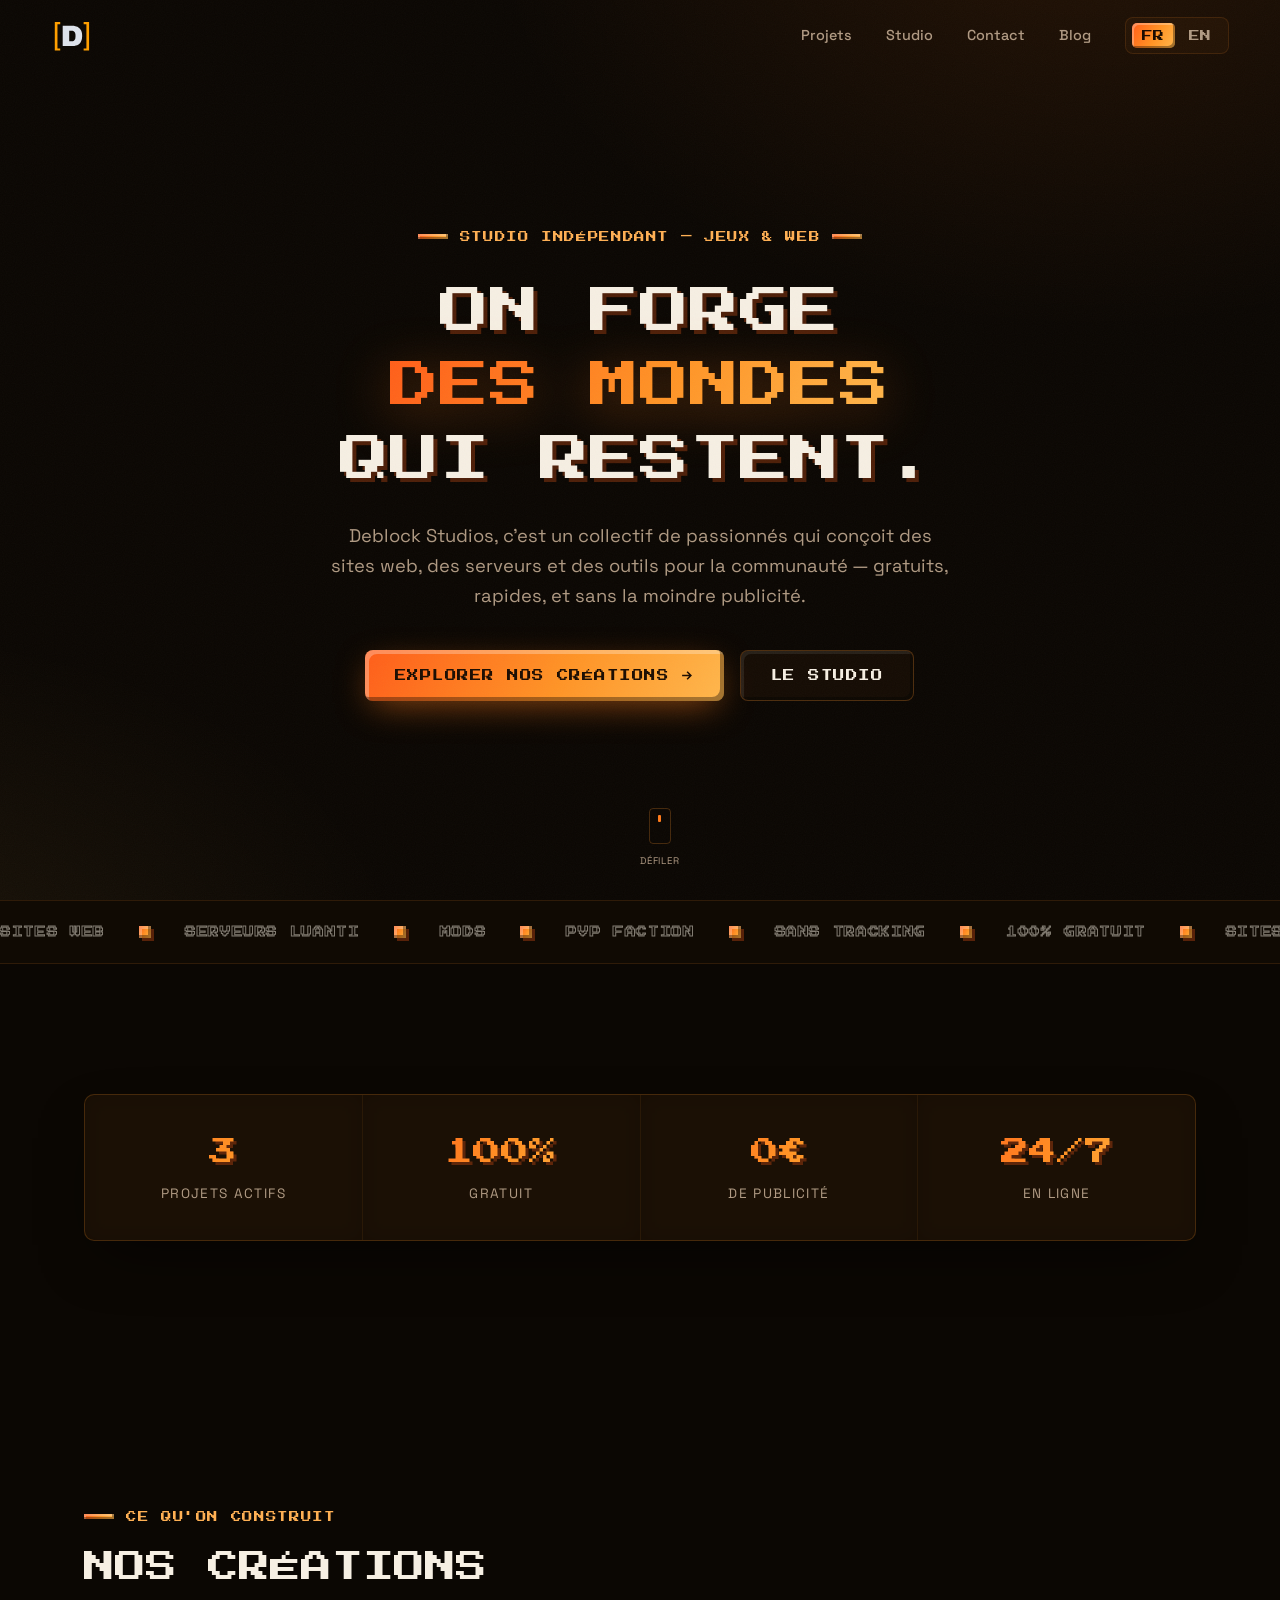
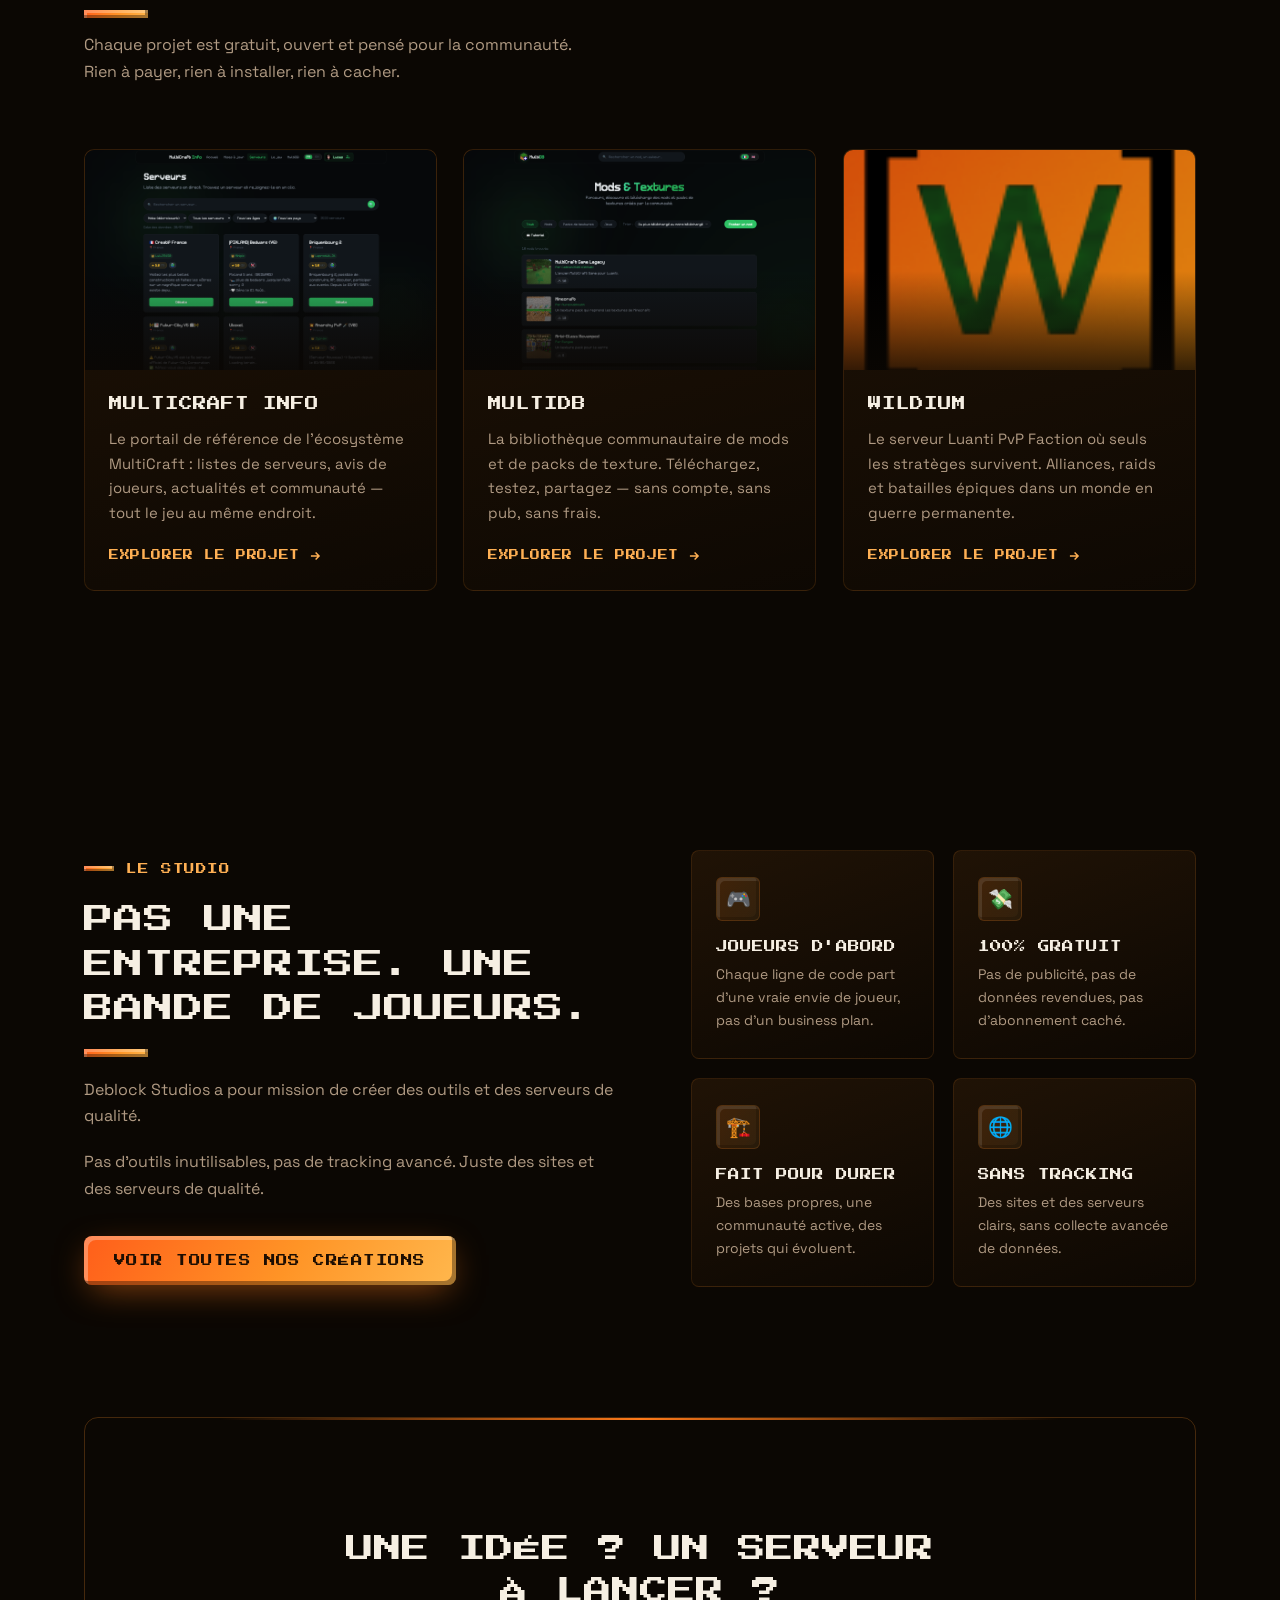
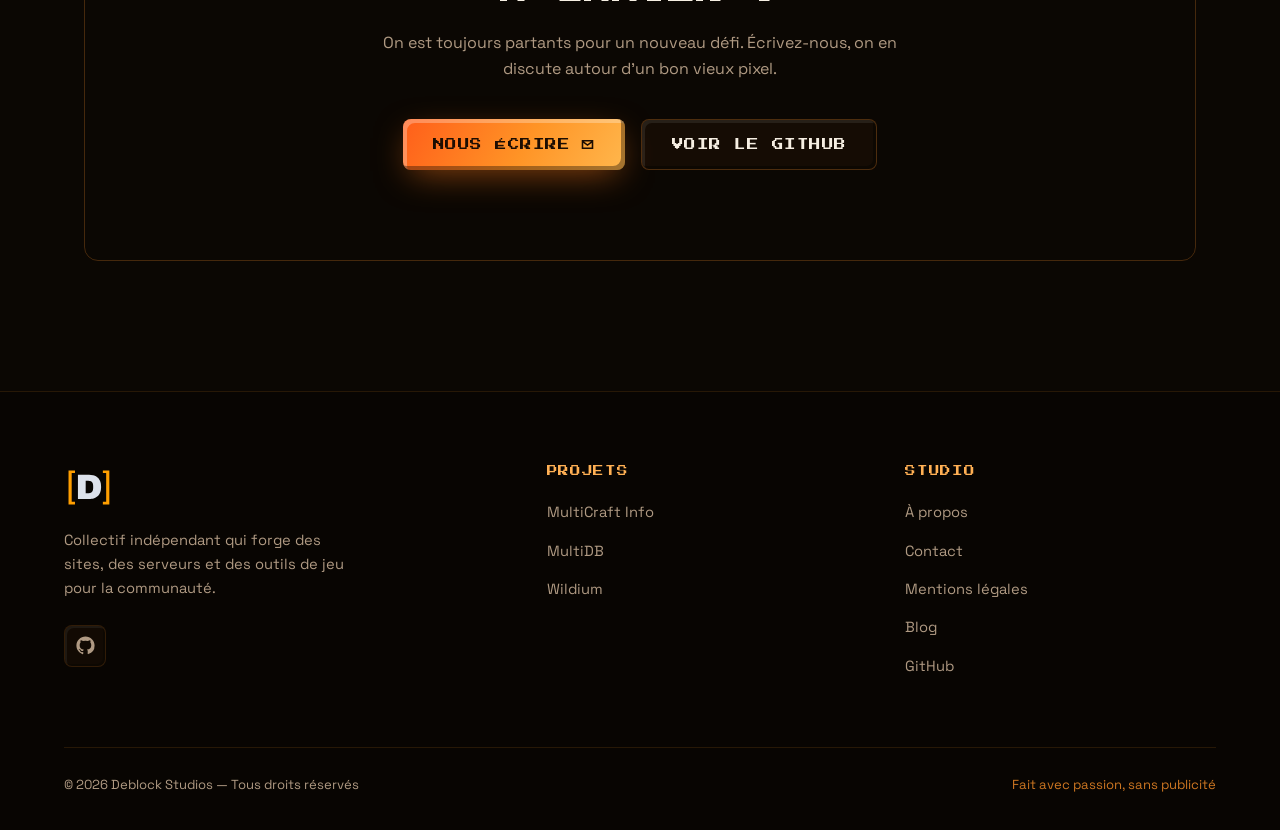
==== commit 8e3ba445: "poop" ====
--- a/index.html
+++ b/index.html
@@ -9,7 +9,7 @@
 
   <link rel="preconnect" href="https://fonts.googleapis.com" />
   <link rel="preconnect" href="https://fonts.gstatic.com" crossorigin />
-  <link href="https://fonts.googleapis.com/css2?family=Unbounded:wght@400;500;600;700;800&family=Space+Grotesk:wght@300;400;500;600;700&display=swap" rel="stylesheet" />
+  <link href="https://fonts.googleapis.com/css2?family=Press+Start+2P&family=Space+Grotesk:wght@300;400;500;600;700&display=swap" rel="stylesheet" />
 
   <link rel="icon" href="/favicon.ico" type="image/x-icon" />
   <link rel="stylesheet" href="css/main.css" />
--- a/css/main.css
+++ b/css/main.css
@@ -1,44 +1,48 @@
 /* ═══════════════════════════════════════════════════════════
    DEBLOCK STUDIOS — v2 (rebuilt from scratch)
-   Design system: deep-space dark + voxel neon accents
-   Fonts: Unbounded (display) / Space Grotesk (body)
+   Design system: pixel forge — orange voxel, blocky edges
+   Fonts: Press Start 2P (display) / Space Grotesk (body)
    ═══════════════════════════════════════════════════════════ */
 
 *, *::before, *::after { box-sizing: border-box; margin: 0; padding: 0; }
 
 :root {
-  --bg:        #06070c;
-  --bg-2:      #0b0d16;
-  --surface:   rgba(255, 255, 255, 0.04);
-  --surface-2: rgba(255, 255, 255, 0.07);
-  --border:    rgba(255, 255, 255, 0.09);
-  --border-2:  rgba(255, 255, 255, 0.16);
-
-  --accent:    #ff6a2b;
-  --accent-2:  #ffb36b;
-  --cyan:      #3ee0ff;
-  --text:      #eef1f8;
-  --muted:     #99a1b5;
-
-  --grad:      linear-gradient(120deg, var(--accent) 0%, var(--accent-2) 55%, var(--cyan) 120%);
-  --grad-soft: linear-gradient(120deg, rgba(255,106,43,.18), rgba(62,224,255,.12));
-
-  --font-display: 'Unbounded', system-ui, sans-serif;
+  --bg:        #0b0703;
+  --bg-2:      #150d05;
+  --surface:   rgba(255, 148, 43, 0.045);
+  --surface-2: rgba(255, 148, 43, 0.085);
+  --border:    rgba(255, 148, 43, 0.13);
+  --border-2:  rgba(255, 148, 43, 0.24);
+
+  --accent:    #ff7a1a;
+  --accent-2:  #ffb054;
+  --amber:     #ffc75e;
+  --text:      #f6efe3;
+  --muted:     #b09a83;
+
+  --grad:      linear-gradient(120deg, #ff5e1a 0%, #ff9426 55%, #ffc75e 120%);
+  --grad-soft: linear-gradient(120deg, rgba(255,126,26,.16), rgba(255,199,94,.10));
+
+  /* chunky Minecraft-style bevel */
+  --bevel-dark:  rgba(20, 8, 0, 0.38);
+  --bevel-light: rgba(255, 255, 255, 0.28);
+
+  --font-display: 'Press Start 2P', system-ui, sans-serif;
   --font-body:    'Space Grotesk', system-ui, sans-serif;
 
-  --radius:   18px;
-  --radius-sm: 12px;
+  --radius:   10px;
+  --radius-sm: 8px;
   --nav-h:    72px;
   --shadow:   0 24px 60px -20px rgba(0, 0, 0, .65);
 }
 
-/* Wildium theme override */
+/* Wildium theme override — embers redder, still in the forge family */
 body[data-theme="wildium"] {
-  --accent:   #ff4d2e;
-  --accent-2: #ffb36b;
-  --cyan:     #ffd166;
-  --grad:     linear-gradient(120deg, #ff4d2e 0%, #ff8a3d 55%, #ffd166 120%);
-  --grad-soft: linear-gradient(120deg, rgba(255,77,46,.2), rgba(255,209,102,.12));
+  --accent:   #ff5a1f;
+  --accent-2: #ffb054;
+  --amber:    #ffd166;
+  --grad:     linear-gradient(120deg, #ff3d1f 0%, #ff8a1f 55%, #ffd166 120%);
+  --grad-soft: linear-gradient(120deg, rgba(255,61,31,.2), rgba(255,209,102,.12));
 }
 
 html { scroll-behavior: smooth; }
@@ -52,25 +56,28 @@
   overflow-x: hidden;
   -webkit-font-smoothing: antialiased;
   text-rendering: optimizeLegibility;
-}
-
+  /* Press Start 2P has a single weight: never fake-bold it */
+  font-synthesis: none;
+}
+
+/* Atmosphere: warm ember glows */
 body::before {
   content: "";
   position: fixed;
   inset: 0;
   z-index: -2;
   background:
-    radial-gradient(1000px 700px at 85% -10%, rgba(255, 106, 43, 0.07), transparent 60%),
-    radial-gradient(900px 600px at -10% 110%, rgba(62, 224, 255, 0.06), transparent 60%),
+    radial-gradient(1000px 700px at 85% -10%, rgba(255, 122, 26, 0.10), transparent 60%),
+    radial-gradient(900px 600px at -10% 110%, rgba(255, 199, 94, 0.07), transparent 60%),
     var(--bg);
 }
 
-::selection { background: rgba(255, 106, 43, .35); color: #fff; }
+::selection { background: rgba(255, 122, 26, .4); color: #fff; }
 
 ::-webkit-scrollbar { width: 9px; }
 ::-webkit-scrollbar-track { background: var(--bg); }
 ::-webkit-scrollbar-thumb {
-  background: linear-gradient(var(--accent), rgba(255,255,255,.14));
+  background: linear-gradient(var(--accent), rgba(255, 199, 94, .5));
   border-radius: 8px;
   border: 2px solid var(--bg);
 }
@@ -104,18 +111,19 @@
   align-items: center;
   gap: 12px;
   font-family: var(--font-display);
-  font-size: .68rem;
-  font-weight: 600;
-  letter-spacing: .34em;
+  font-size: .66rem;
+  font-weight: 400;
+  letter-spacing: .06em;
   text-transform: uppercase;
   color: var(--accent-2);
 }
 
 .eyebrow::before {
   content: "";
-  width: 34px;
-  height: 1px;
-  background: var(--grad);
+  width: 30px;
+  height: 5px;
+  background: var(--grad);
+  box-shadow: inset -2px -2px 0 var(--bevel-dark), inset 2px 2px 0 var(--bevel-light);
 }
 
 /* ── Buttons ────────────────────────────────────────── */
@@ -126,11 +134,11 @@
   justify-content: center;
   gap: 10px;
   padding: 15px 30px;
-  border-radius: 999px;
-  font-family: var(--font-display);
-  font-size: .78rem;
-  font-weight: 600;
-  letter-spacing: .06em;
+  border-radius: 8px;
+  font-family: var(--font-display);
+  font-size: .72rem;
+  font-weight: 400;
+  letter-spacing: .04em;
   text-transform: uppercase;
   transition: transform .25s cubic-bezier(.2,.8,.2,1), box-shadow .25s, border-color .25s, background .25s;
   will-change: transform;
@@ -140,12 +148,18 @@
 
 .btn-primary {
   background: var(--grad);
-  color: #0b0502;
-  box-shadow: 0 10px 34px -8px rgba(255, 106, 43, .55);
+  color: #1c0d02;
+  box-shadow:
+    inset -4px -4px 0 var(--bevel-dark),
+    inset 4px 4px 0 var(--bevel-light),
+    0 10px 34px -8px rgba(255, 122, 26, .55);
 }
 .btn-primary:hover {
   transform: translateY(-3px) scale(1.02);
-  box-shadow: 0 18px 44px -8px rgba(255, 106, 43, .7);
+  box-shadow:
+    inset -4px -4px 0 var(--bevel-dark),
+    inset 4px 4px 0 var(--bevel-light),
+    0 18px 44px -8px rgba(255, 140, 26, .72);
 }
 .btn-primary:hover svg { transform: translateX(3px); }
 
@@ -154,12 +168,16 @@
   border: 1px solid var(--border-2);
   color: var(--text);
   backdrop-filter: blur(8px);
+  box-shadow: inset -3px -3px 0 rgba(0, 0, 0, .35), inset 3px 3px 0 rgba(255, 255, 255, .08);
 }
 .btn-ghost:hover {
   transform: translateY(-3px);
-  border-color: rgba(255, 106, 43, .7);
+  border-color: rgba(255, 148, 43, .75);
   background: var(--surface-2);
-  box-shadow: 0 14px 34px -14px rgba(255, 106, 43, .35);
+  box-shadow:
+    inset -3px -3px 0 rgba(0, 0, 0, .35),
+    inset 3px 3px 0 rgba(255, 255, 255, .08),
+    0 14px 34px -14px rgba(255, 122, 26, .38);
 }
 
 /* ── Navbar ─────────────────────────────────────────── */
@@ -177,7 +195,7 @@
 }
 
 .nav.scrolled {
-  background: rgba(6, 7, 12, .72);
+  background: rgba(11, 7, 3, .78);
   backdrop-filter: blur(16px);
   border-bottom-color: var(--border);
 }
@@ -216,30 +234,37 @@
   content: "";
   position: absolute;
   left: 0; bottom: -7px;
-  width: 100%; height: 2px;
-  background: var(--grad);
-  border-radius: 2px;
+  width: 100%; height: 3px;
+  background: var(--grad);
+  box-shadow: inset -2px -2px 0 var(--bevel-dark), inset 2px 2px 0 var(--bevel-light);
   transform: scaleX(0);
   transform-origin: left;
   transition: transform .3s cubic-bezier(.2,.8,.2,1);
 }
-.nav-links a:not(.btn):hover { color: #fff; }
+.nav-links a:not(.btn):hover { color: var(--text); }
 .nav-links a:not(.btn):hover::after { transform: scaleX(1); }
 
 .nav-cta {
   padding: 10px 20px;
-  border-radius: 999px;
-  background: var(--grad);
-  color: #0b0502 !important;
-  font-family: var(--font-display);
-  font-size: .7rem !important;
-  font-weight: 700 !important;
-  letter-spacing: .06em;
-  text-transform: uppercase;
+  border-radius: 6px;
+  background: var(--grad);
+  color: #1c0d02 !important;
+  font-family: var(--font-display);
+  font-size: .62rem !important;
+  font-weight: 400 !important;
+  letter-spacing: .04em;
+  text-transform: uppercase;
+  box-shadow: inset -3px -3px 0 var(--bevel-dark), inset 3px 3px 0 var(--bevel-light);
   transition: transform .25s, box-shadow .25s;
 }
 .nav-cta::after { display: none !important; }
-.nav-cta:hover { transform: translateY(-2px); box-shadow: 0 10px 28px -8px rgba(255, 106, 43, .6); }
+.nav-cta:hover {
+  transform: translateY(-2px);
+  box-shadow:
+    inset -3px -3px 0 var(--bevel-dark),
+    inset 3px 3px 0 var(--bevel-light),
+    0 10px 28px -8px rgba(255, 122, 26, .65);
+}
 
 .lang-switcher {
   display: flex;
@@ -247,21 +272,25 @@
   gap: 4px;
   padding: 5px 6px;
   border: 1px solid var(--border);
-  border-radius: 999px;
+  border-radius: 8px;
   background: var(--surface);
 }
 
 .lang-btn {
   padding: 4px 10px;
-  border-radius: 999px;
-  font-family: var(--font-display);
-  font-size: .66rem;
-  font-weight: 700;
-  letter-spacing: .08em;
+  border-radius: 5px;
+  font-family: var(--font-display);
+  font-size: .68rem;
+  font-weight: 400;
+  letter-spacing: .04em;
   color: var(--muted);
   transition: color .2s, background .2s;
 }
-.lang-btn.active { color: #0b0502; background: var(--grad); }
+.lang-btn.active {
+  color: #1c0d02;
+  background: var(--grad);
+  box-shadow: inset -2px -2px 0 var(--bevel-dark), inset 2px 2px 0 var(--bevel-light);
+}
 
 .nav-burger {
   display: none;
@@ -270,7 +299,7 @@
   gap: 5px;
   width: 42px; height: 42px;
   padding: 10px;
-  border-radius: 10px;
+  border-radius: 6px;
   border: 1px solid var(--border);
   background: var(--surface);
 }
@@ -279,7 +308,7 @@
   height: 2px;
   width: 100%;
   background: var(--text);
-  border-radius: 2px;
+  border-radius: 1px;
   transition: transform .3s, opacity .3s;
 }
 
@@ -293,7 +322,7 @@
   justify-content: center;
   align-items: center;
   gap: 8px;
-  background: rgba(6, 7, 12, .92);
+  background: rgba(11, 7, 3, .94);
   backdrop-filter: blur(24px);
   opacity: 0;
   visibility: hidden;
@@ -303,8 +332,8 @@
 
 .drawer a:not(.btn) {
   font-family: var(--font-display);
-  font-size: 1.5rem;
-  font-weight: 600;
+  font-size: 1.1rem;
+  font-weight: 400;
   padding: 12px;
   color: var(--text);
   opacity: 0;
@@ -334,6 +363,19 @@
   overflow: hidden;
 }
 
+/* Ember glow rising from behind the hero */
+.hero::before {
+  content: "";
+  position: absolute;
+  left: 50%;
+  bottom: -220px;
+  width: 1200px;
+  height: 520px;
+  transform: translateX(-50%);
+  pointer-events: none;
+  background: radial-gradient(50% 60% at 50% 100%, rgba(255, 94, 26, .16), transparent 70%);
+}
+
 .hero-inner {
   position: relative;
   z-index: 2;
@@ -343,23 +385,23 @@
 .hero-inner .eyebrow { justify-content: center; animation: fadeUp .8s .1s both; }
 .hero-inner .eyebrow::after {
   content: "";
-  width: 34px; height: 1px;
-  background: var(--grad);
+  width: 30px; height: 5px;
+  background: var(--grad);
+  box-shadow: inset -2px -2px 0 var(--bevel-dark), inset 2px 2px 0 var(--bevel-light);
 }
 
 .hero-title {
   margin: 26px 0 24px;
   font-family: var(--font-display);
-  font-weight: 700;
-  font-size: clamp(2.35rem, 6.4vw, 5rem);
-  line-height: 1.12;
-  letter-spacing: -.015em;
+  font-weight: 400;
+  font-size: clamp(1.5rem, 4.8vw, 3.1rem);
+  line-height: 1.5;
   text-transform: uppercase;
 }
 .hero-title span { display: inline-block; animation: fadeUp 1s cubic-bezier(.2,.8,.2,1) both; }
-.hero-title .l1 { animation-delay: .18s; }
-.hero-title .l2 { animation-delay: .28s; }
-.hero-title .l3 { animation-delay: .38s; }
+.hero-title .l1 { animation-delay: .18s; text-shadow: 4px 4px 0 rgba(255, 94, 26, .28); }
+.hero-title .l2 { animation-delay: .28s; filter: drop-shadow(0 10px 26px rgba(255, 122, 26, .35)); }
+.hero-title .l3 { animation-delay: .38s; text-shadow: 4px 4px 0 rgba(255, 94, 26, .28); }
 
 .hero-sub {
   max-width: 620px;
@@ -389,15 +431,15 @@
   align-items: center;
   gap: 10px;
   color: var(--muted);
-  font-size: .72rem;
-  letter-spacing: .22em;
+  font-size: .6rem;
+  letter-spacing: .08em;
   text-transform: uppercase;
   animation: fadeUp 1s .8s both;
 }
 .scroll-hint .mouse {
   width: 22px; height: 36px;
   border: 1.5px solid var(--border-2);
-  border-radius: 12px;
+  border-radius: 4px;
   position: relative;
 }
 .scroll-hint .mouse::after {
@@ -406,7 +448,7 @@
   top: 6px; left: 50%;
   width: 3px; height: 7px;
   margin-left: -1.5px;
-  border-radius: 3px;
+  border-radius: 1px;
   background: var(--accent);
   animation: scrollDot 1.8s ease-in-out infinite;
 }
@@ -428,7 +470,7 @@
   padding: 22px 0;
   border-top: 1px solid var(--border);
   border-bottom: 1px solid var(--border);
-  background: rgba(255, 255, 255, .015);
+  background: rgba(255, 148, 43, .025);
   overflow: hidden;
 }
 
@@ -449,17 +491,24 @@
 }
 .marquee-track .mi {
   font-family: var(--font-display);
-  font-size: .92rem;
-  font-weight: 600;
-  letter-spacing: .14em;
+  font-size: .68rem;
+  font-weight: 400;
+  letter-spacing: .06em;
   text-transform: uppercase;
   color: transparent;
-  -webkit-text-stroke: 1px rgba(238, 241, 248, .38);
-}
+  -webkit-text-stroke: 1px rgba(246, 239, 227, .5);
+}
+/* separators become little voxel cubes */
 .marquee-track em {
   font-style: normal;
-  color: var(--accent);
-  -webkit-text-stroke: 0;
+  display: inline-block;
+  width: 12px; height: 12px;
+  color: transparent;
+  background: var(--grad);
+  box-shadow:
+    inset -3px -3px 0 var(--bevel-dark),
+    inset 3px 3px 0 var(--bevel-light),
+    3px 3px 0 rgba(255, 94, 26, .3);
 }
 
 @keyframes marquee {
@@ -479,11 +528,24 @@
 .section-head h2 {
   margin-top: 18px;
   font-family: var(--font-display);
-  font-size: clamp(1.7rem, 3.8vw, 2.7rem);
-  font-weight: 700;
-  letter-spacing: -.01em;
-  line-height: 1.18;
-}
+  font-size: clamp(1.15rem, 3.2vw, 1.95rem);
+  font-weight: 400;
+  line-height: 1.5;
+  text-transform: uppercase;
+}
+
+/* pixel bar under section titles */
+.section-head h2::after,
+.about-text h2::after {
+  content: "";
+  display: block;
+  width: 64px;
+  height: 8px;
+  margin-top: 18px;
+  background: var(--grad);
+  box-shadow: inset -3px -3px 0 var(--bevel-dark), inset 3px 3px 0 var(--bevel-light);
+}
+
 .section-head p {
   margin-top: 14px;
   max-width: 520px;
@@ -503,23 +565,24 @@
 }
 
 .stat {
-  background: rgba(10, 12, 20, .82);
+  background: rgba(21, 13, 5, .85);
   backdrop-filter: blur(10px);
   padding: 34px 20px;
   text-align: center;
   transition: background .3s;
 }
-.stat:hover { background: rgba(20, 23, 36, .9); }
+.stat:hover { background: rgba(32, 20, 8, .92); }
 
 .stat b {
   display: block;
   font-family: var(--font-display);
-  font-size: clamp(1.6rem, 3vw, 2.3rem);
-  font-weight: 700;
+  font-size: clamp(1.1rem, 2.6vw, 1.75rem);
+  font-weight: 400;
   background: var(--grad);
   -webkit-background-clip: text;
   background-clip: text;
   -webkit-text-fill-color: transparent;
+  filter: drop-shadow(3px 3px 0 rgba(255, 94, 26, .3));
 }
 .stat span {
   display: block;
@@ -541,7 +604,7 @@
   position: relative;
   display: flex;
   flex-direction: column;
-  background: linear-gradient(165deg, var(--surface-2), rgba(255,255,255,.015));
+  background: linear-gradient(165deg, var(--surface-2), rgba(255,148,43,.015));
   border: 1px solid var(--border);
   border-radius: var(--radius);
   overflow: hidden;
@@ -550,9 +613,34 @@
   will-change: transform;
 }
 .project-card:hover {
-  border-color: rgba(255, 106, 43, .45);
-  box-shadow: 0 30px 70px -22px rgba(255, 106, 43, .3), var(--shadow);
-}
+  border-color: rgba(255, 148, 43, .5);
+  box-shadow: 0 30px 70px -22px rgba(255, 122, 26, .32), var(--shadow);
+}
+
+/* Crafting-frame corner brackets */
+.project-card::before,
+.project-card::after {
+  content: "";
+  position: absolute;
+  z-index: 2;
+  width: 20px;
+  height: 20px;
+  pointer-events: none;
+  opacity: 0;
+  transition: opacity .35s;
+}
+.project-card::before {
+  top: 12px; left: 12px;
+  border-top: 3px solid var(--accent);
+  border-left: 3px solid var(--accent);
+}
+.project-card::after {
+  bottom: 12px; right: 12px;
+  border-bottom: 3px solid var(--accent);
+  border-right: 3px solid var(--accent);
+}
+.project-card:hover::before,
+.project-card:hover::after { opacity: 1; }
 
 .project-media {
   position: relative;
@@ -564,15 +652,15 @@
   object-fit: cover;
   transform: scale(1.01);
   transition: transform .7s cubic-bezier(.2,.8,.2,1), filter .5s;
-  filter: saturate(.85);
-}
-.project-card:hover .project-media img { transform: scale(1.08); filter: saturate(1.1); }
+  filter: saturate(.9);
+}
+.project-card:hover .project-media img { transform: scale(1.08); filter: saturate(1.15); }
 
 .project-media::after {
   content: "";
   position: absolute;
   inset: 0;
-  background: linear-gradient(180deg, transparent 55%, rgba(6,7,12,.75));
+  background: linear-gradient(180deg, transparent 55%, rgba(11,7,3,.8));
 }
 
 .project-body {
@@ -584,9 +672,10 @@
 
 .project-body h3 {
   font-family: var(--font-display);
-  font-size: 1.18rem;
-  font-weight: 700;
-  letter-spacing: -.01em;
+  font-size: .85rem;
+  font-weight: 400;
+  line-height: 1.6;
+  text-transform: uppercase;
 }
 
 .project-body > p {
@@ -602,15 +691,15 @@
   gap: 8px;
   margin-top: 22px;
   font-family: var(--font-display);
-  font-size: .7rem;
-  font-weight: 700;
-  letter-spacing: .14em;
+  font-size: .62rem;
+  font-weight: 400;
+  letter-spacing: .06em;
   text-transform: uppercase;
   color: var(--accent-2);
   transition: color .25s;
 }
 .project-link svg { transition: transform .25s; }
-.project-link:hover { color: #fff; }
+.project-link:hover { color: var(--text); }
 .project-link:hover svg { transform: translateX(5px); }
 
 /* ── About / studio ─────────────────────────────────── */
@@ -624,10 +713,10 @@
 .about-text h2 {
   margin-top: 18px;
   font-family: var(--font-display);
-  font-size: clamp(1.7rem, 3.8vw, 2.6rem);
-  font-weight: 700;
-  letter-spacing: -.01em;
-  line-height: 1.18;
+  font-size: clamp(1.1rem, 3.2vw, 1.85rem);
+  font-weight: 400;
+  line-height: 1.5;
+  text-transform: uppercase;
 }
 .about-text p { margin-top: 20px; color: var(--muted); }
 .about-text .btn { margin-top: 34px; }
@@ -642,20 +731,20 @@
   position: relative;
   padding: 26px 24px;
   border-radius: var(--radius-sm);
-  background: linear-gradient(160deg, var(--surface-2), rgba(255,255,255,.01));
+  background: linear-gradient(160deg, var(--surface-2), rgba(255,148,43,.01));
   border: 1px solid var(--border);
   overflow: hidden;
   transition: transform .3s, border-color .3s;
 }
 .feature:hover {
   transform: translateY(-5px);
-  border-color: rgba(255, 106, 43, .4);
+  border-color: rgba(255, 148, 43, .45);
 }
 .feature::before {
   content: "";
   position: absolute;
   top: 0; left: 0; right: 0;
-  height: 2px;
+  height: 3px;
   background: var(--grad);
   opacity: 0;
   transition: opacity .3s;
@@ -667,16 +756,19 @@
   align-items: center;
   justify-content: center;
   width: 44px; height: 44px;
-  border-radius: 12px;
+  border-radius: 6px;
   font-size: 1.25rem;
   background: var(--grad-soft);
   border: 1px solid var(--border);
+  box-shadow: inset -3px -3px 0 rgba(20, 8, 0, .25), inset 3px 3px 0 rgba(255, 255, 255, .1);
 }
 .feature h4 {
   margin-top: 16px;
   font-family: var(--font-display);
-  font-size: .95rem;
-  font-weight: 600;
+  font-size: .72rem;
+  font-weight: 400;
+  line-height: 1.6;
+  text-transform: uppercase;
 }
 .feature p {
   margin-top: 8px;
@@ -697,10 +789,10 @@
   position: relative;
   text-align: center;
   padding: clamp(54px, 8vw, 90px) clamp(24px, 6vw, 80px);
-  border-radius: 26px;
+  border-radius: 14px;
   background:
     radial-gradient(600px 300px at 50% 0%, var(--grad-soft), transparent 70%),
-    linear-gradient(165deg, rgba(255,255,255,.06), rgba(255,255,255,.01));
+    linear-gradient(165deg, rgba(255,148,43,.07), rgba(255,148,43,.01));
   border: 1px solid var(--border-2);
   overflow: hidden;
 }
@@ -708,16 +800,17 @@
   content: "";
   position: absolute;
   top: -1px; left: 12%; right: 12%;
-  height: 1px;
+  height: 3px;
   background: linear-gradient(90deg, transparent, var(--accent), transparent);
 }
 .cta-card h2 {
   margin: 20px auto 0;
   max-width: 640px;
   font-family: var(--font-display);
-  font-size: clamp(1.6rem, 3.6vw, 2.5rem);
-  font-weight: 700;
-  line-height: 1.2;
+  font-size: clamp(1.05rem, 3vw, 1.75rem);
+  font-weight: 400;
+  line-height: 1.5;
+  text-transform: uppercase;
 }
 .cta-card p {
   margin: 18px auto 0;
@@ -731,7 +824,7 @@
   position: relative;
   z-index: 2;
   border-top: 1px solid var(--border);
-  background: rgba(4, 5, 9, .6);
+  background: rgba(8, 5, 2, .62);
   padding: 70px clamp(20px, 5vw, 72px) 34px;
 }
 
@@ -760,19 +853,20 @@
   align-items: center;
   justify-content: center;
   width: 42px; height: 42px;
-  border-radius: 12px;
+  border-radius: 8px;
   border: 1px solid var(--border);
   background: var(--surface);
   color: var(--muted);
+  box-shadow: inset -2px -2px 0 rgba(0, 0, 0, .25), inset 2px 2px 0 rgba(255, 255, 255, .06);
   transition: color .25s, border-color .25s, transform .25s;
 }
-.socials a:hover { color: var(--accent-2); border-color: rgba(255,106,43,.5); transform: translateY(-3px); }
+.socials a:hover { color: var(--accent-2); border-color: rgba(255,148,43,.55); transform: translateY(-3px); }
 
 .footer-col h5 {
   font-family: var(--font-display);
-  font-size: .72rem;
-  font-weight: 600;
-  letter-spacing: .22em;
+  font-size: .66rem;
+  font-weight: 400;
+  letter-spacing: .06em;
   text-transform: uppercase;
   color: var(--accent-2);
   margin-bottom: 20px;
@@ -784,7 +878,7 @@
   font-size: .92rem;
   transition: color .25s, padding-left .25s;
 }
-.footer-col a:hover { color: #fff; padding-left: 6px; }
+.footer-col a:hover { color: var(--text); padding-left: 6px; }
 
 .footer-bottom {
   max-width: 1240px;
@@ -798,7 +892,7 @@
   font-size: .82rem;
   color: var(--muted);
 }
-.footer-bottom span:last-child { color: rgba(255, 106, 43, .75); }
+.footer-bottom span:last-child { color: rgba(255, 148, 43, .8); }
 
 /* ── Reveal on scroll ───────────────────────────────── */
 .reveal {
@@ -837,17 +931,18 @@
   padding: 30px 20px;
   text-align: center;
   border-radius: var(--radius);
-  background: linear-gradient(160deg, var(--surface-2), rgba(255,255,255,.01));
+  background: linear-gradient(160deg, var(--surface-2), rgba(255,148,43,.01));
   border: 1px solid var(--border);
   transform-style: preserve-3d;
   transition: transform .2s ease-out, border-color .3s, box-shadow .3s;
   will-change: transform;
 }
-.wildium-stat:hover { transform: translateY(-5px); border-color: rgba(255, 77, 46, .45); }
+.wildium-stat:hover { transform: translateY(-5px); border-color: rgba(255, 90, 31, .5); }
 .wildium-stat b {
   display: block;
   font-family: var(--font-display);
-  font-size: clamp(1.4rem, 2.6vw, 2rem);
+  font-size: clamp(1rem, 2.2vw, 1.5rem);
+  font-weight: 400;
 }
 .wildium-stat span {
   display: block;
@@ -868,7 +963,7 @@
   position: relative;
   padding: 30px 28px;
   border-radius: var(--radius);
-  background: linear-gradient(165deg, var(--surface-2), rgba(255,255,255,.01));
+  background: linear-gradient(165deg, var(--surface-2), rgba(255,148,43,.01));
   border: 1px solid var(--border);
   overflow: hidden;
   transform-style: preserve-3d;
@@ -879,12 +974,12 @@
   content: "";
   position: absolute;
   top: 0; left: 0; right: 0;
-  height: 2px;
+  height: 3px;
   background: var(--grad);
   opacity: 0;
   transition: opacity .3s;
 }
-.feature-card:hover { border-color: rgba(255, 77, 46, .4); box-shadow: 0 26px 60px -22px rgba(255, 77, 46, .35); }
+.feature-card:hover { border-color: rgba(255, 90, 31, .45); box-shadow: 0 26px 60px -22px rgba(255, 90, 31, .38); }
 .feature-card:hover::after { opacity: 1; }
 
 .feature-card .icon {
@@ -893,15 +988,18 @@
   justify-content: center;
   width: 52px; height: 52px;
   font-size: 1.4rem;
-  border-radius: 14px;
+  border-radius: 8px;
   background: var(--grad-soft);
   border: 1px solid var(--border);
+  box-shadow: inset -3px -3px 0 rgba(20, 8, 0, .25), inset 3px 3px 0 rgba(255, 255, 255, .1);
 }
 .feature-card h3 {
   margin-top: 20px;
   font-family: var(--font-display);
-  font-size: 1.02rem;
-  font-weight: 600;
+  font-size: .78rem;
+  font-weight: 400;
+  line-height: 1.6;
+  text-transform: uppercase;
 }
 .feature-card p {
   margin-top: 10px;
@@ -920,31 +1018,36 @@
   position: relative;
   padding: 34px 28px 30px;
   border-radius: var(--radius);
-  background: linear-gradient(165deg, var(--surface-2), rgba(255,255,255,.01));
+  background: linear-gradient(165deg, var(--surface-2), rgba(255,148,43,.01));
   border: 1px solid var(--border);
   transform-style: preserve-3d;
   transition: transform .2s ease-out, border-color .35s;
   will-change: transform;
 }
-.gameplay-step:hover { border-color: rgba(255, 209, 102, .4); }
+.gameplay-step:hover { border-color: rgba(255, 209, 102, .45); }
 .gameplay-step .num {
   display: inline-flex;
   align-items: center;
   justify-content: center;
   width: 46px; height: 46px;
-  border-radius: 50%;
-  font-family: var(--font-display);
-  font-size: 1.05rem;
-  font-weight: 700;
-  color: #0b0502;
-  background: var(--grad);
-  box-shadow: 0 8px 24px -8px rgba(255, 77, 46, .6);
+  border-radius: 8px;
+  font-family: var(--font-display);
+  font-size: .85rem;
+  font-weight: 400;
+  color: #1c0d02;
+  background: var(--grad);
+  box-shadow:
+    inset -3px -3px 0 var(--bevel-dark),
+    inset 3px 3px 0 var(--bevel-light),
+    0 8px 24px -8px rgba(255, 90, 31, .6);
 }
 .gameplay-step h3 {
   margin-top: 20px;
   font-family: var(--font-display);
-  font-size: 1rem;
-  font-weight: 600;
+  font-size: .74rem;
+  font-weight: 400;
+  line-height: 1.6;
+  text-transform: uppercase;
 }
 .gameplay-step p {
   margin-top: 10px;
@@ -959,10 +1062,10 @@
   margin: 0 auto;
   text-align: center;
   padding: clamp(50px, 7vw, 76px) clamp(24px, 6vw, 70px);
-  border-radius: 26px;
+  border-radius: 14px;
   background:
     radial-gradient(520px 260px at 50% 0%, var(--grad-soft), transparent 70%),
-    linear-gradient(165deg, rgba(255,255,255,.06), rgba(255,255,255,.01));
+    linear-gradient(165deg, rgba(255,148,43,.07), rgba(255,148,43,.01));
   border: 1px solid var(--border-2);
   overflow: hidden;
   transform-style: preserve-3d;
@@ -970,21 +1073,23 @@
   will-change: transform;
 }
 .join-card:hover {
-  border-color: rgba(255, 77, 46, .45);
-  box-shadow: 0 30px 70px -25px rgba(255, 77, 46, .28);
+  border-color: rgba(255, 90, 31, .5);
+  box-shadow: 0 30px 70px -25px rgba(255, 90, 31, .3);
 }
 .join-card::before {
   content: "";
   position: absolute;
   top: -1px; left: 15%; right: 15%;
-  height: 1px;
+  height: 3px;
   background: linear-gradient(90deg, transparent, var(--accent), transparent);
 }
 .join-card h2 {
   margin-top: 20px;
   font-family: var(--font-display);
-  font-size: clamp(1.7rem, 4vw, 2.6rem);
-  font-weight: 700;
+  font-size: clamp(1.15rem, 3.4vw, 1.85rem);
+  font-weight: 400;
+  line-height: 1.5;
+  text-transform: uppercase;
 }
 .join-card > p { margin-top: 16px; color: var(--muted); }
 
@@ -996,8 +1101,8 @@
   gap: 14px;
   margin-top: 34px;
   padding: 14px;
-  border-radius: 18px;
-  background: rgba(6, 7, 12, .55);
+  border-radius: 10px;
+  background: rgba(11, 7, 3, .6);
   border: 1px solid var(--border);
 }
 .join-ip code {
@@ -1022,8 +1127,10 @@
 .legal h1 {
   margin-top: 20px;
   font-family: var(--font-display);
-  font-size: clamp(1.6rem, 4vw, 2.4rem);
-  font-weight: 700;
+  font-size: clamp(1.1rem, 3.4vw, 1.75rem);
+  font-weight: 400;
+  line-height: 1.5;
+  text-transform: uppercase;
 }
 .legal .updated {
   margin-top: 12px;
@@ -1036,20 +1143,21 @@
   margin-top: 46px;
   padding: clamp(26px, 4vw, 44px);
   border-radius: var(--radius);
-  background: linear-gradient(165deg, var(--surface-2), rgba(255,255,255,.01));
+  background: linear-gradient(165deg, var(--surface-2), rgba(255,148,43,.01));
   border: 1px solid var(--border);
 }
 .legal h2 {
   margin: 34px 0 12px;
   font-family: var(--font-display);
-  font-size: 1.05rem;
-  font-weight: 600;
+  font-size: .78rem;
+  font-weight: 400;
+  text-transform: uppercase;
   color: var(--accent-2);
 }
 .legal h2:first-child { margin-top: 0; }
 .legal p { color: var(--muted); font-size: .95rem; }
 .legal a { color: var(--accent-2); text-decoration: underline; text-underline-offset: 3px; }
-.legal a:hover { color: #fff; }
+.legal a:hover { color: var(--text); }
 
 /* ═══════════════════════════════════════════════════════
    Responsive
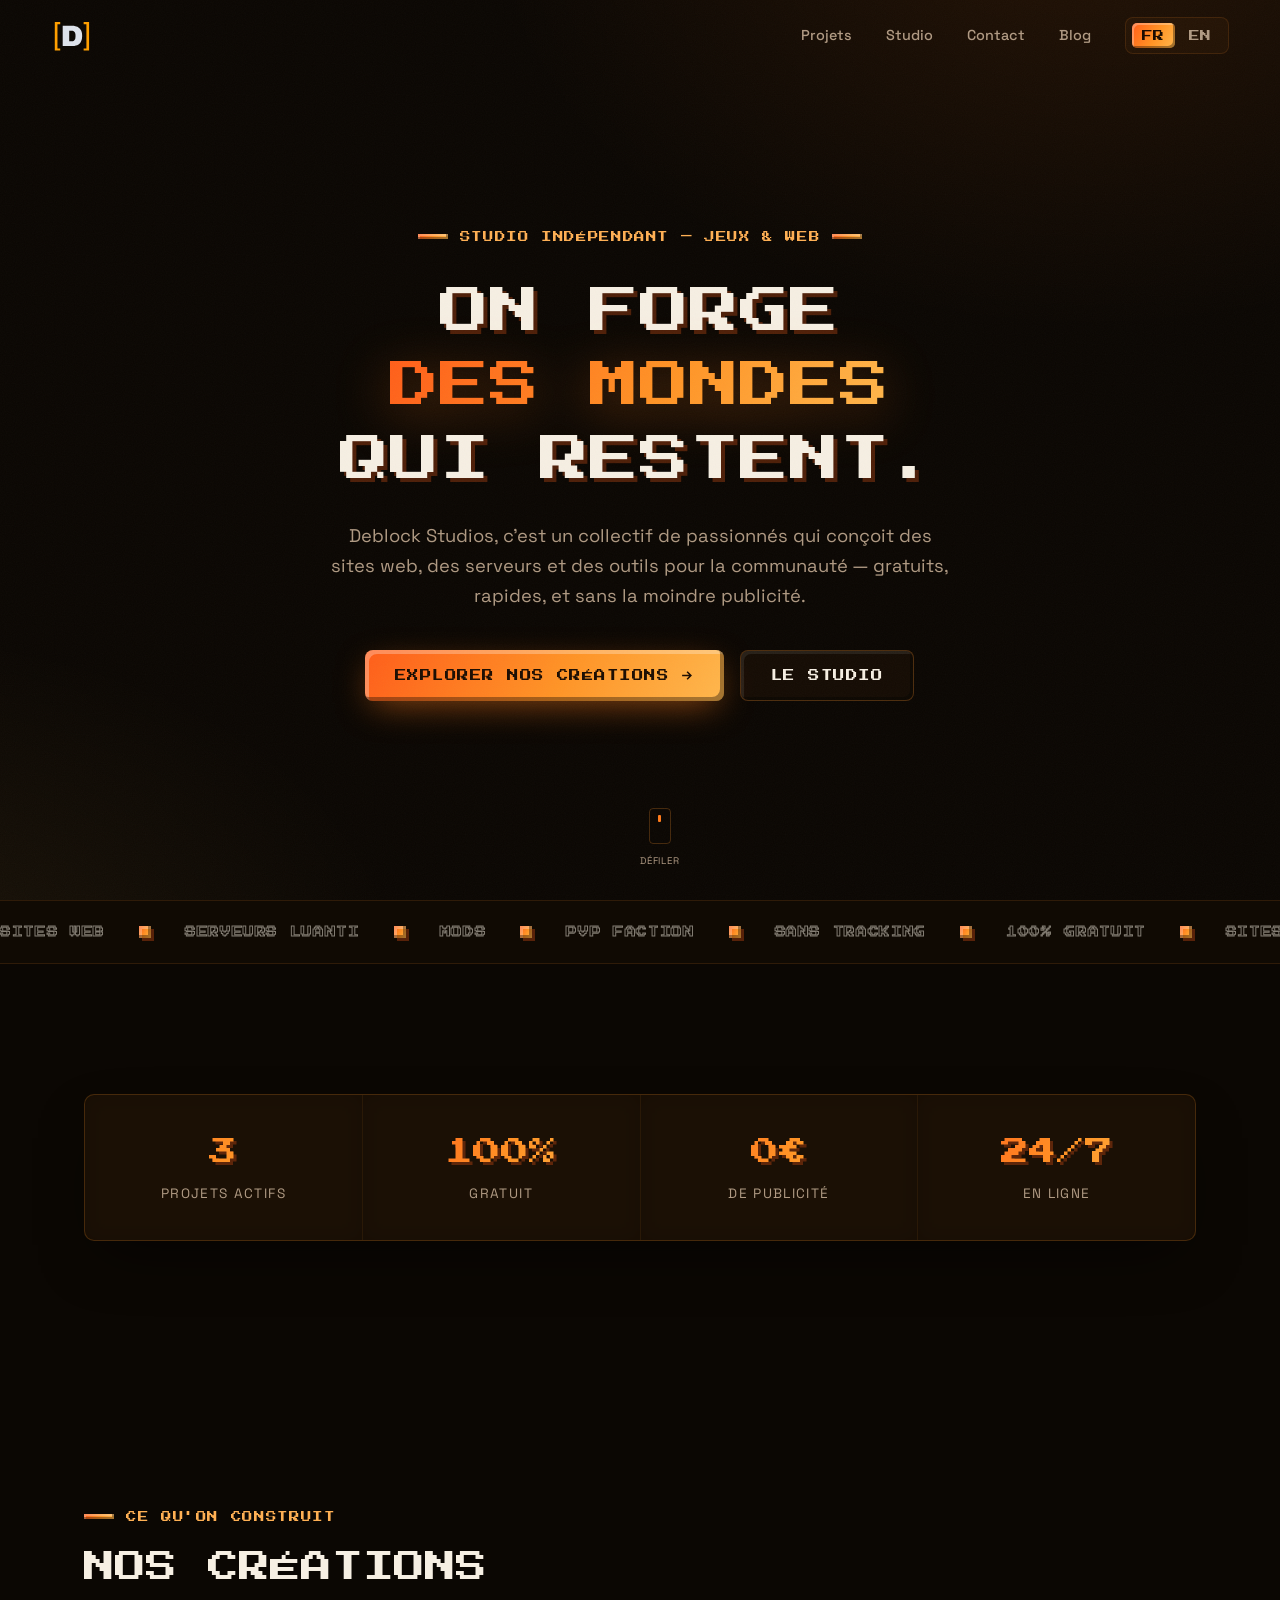
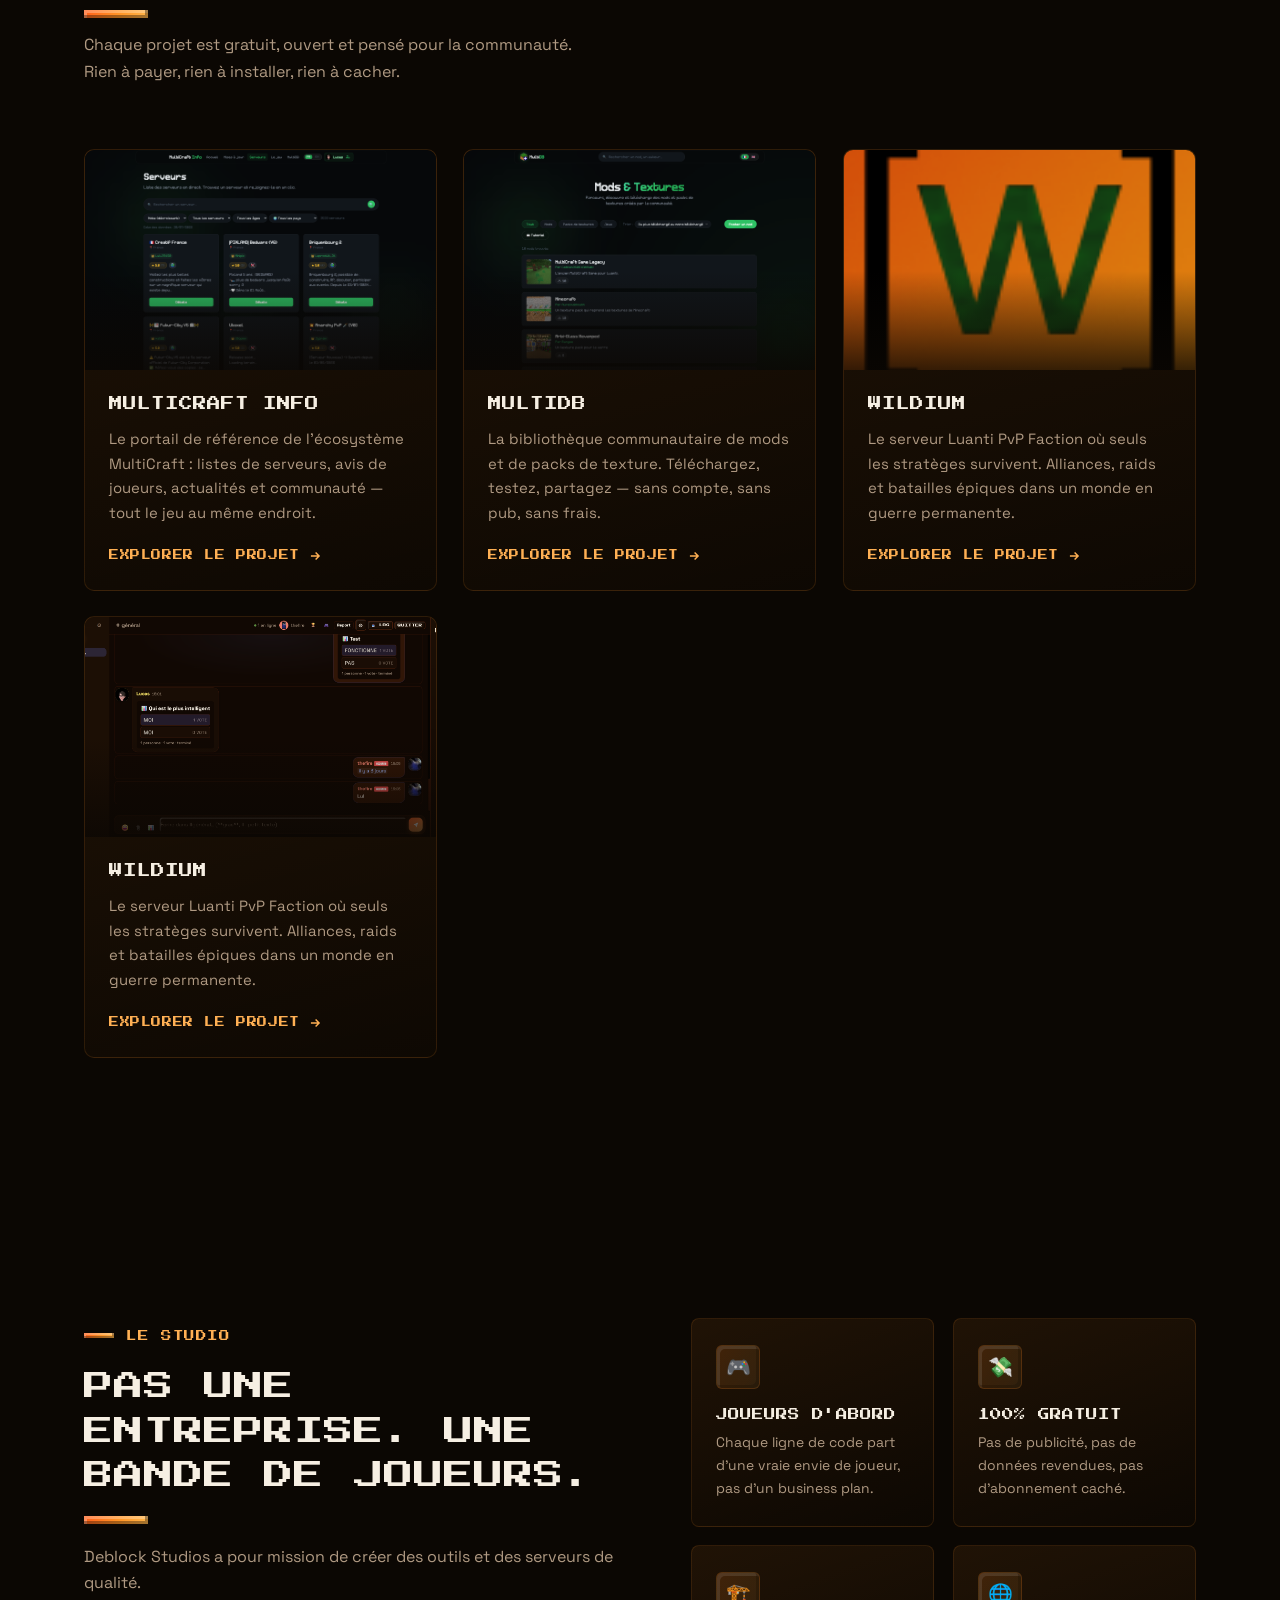
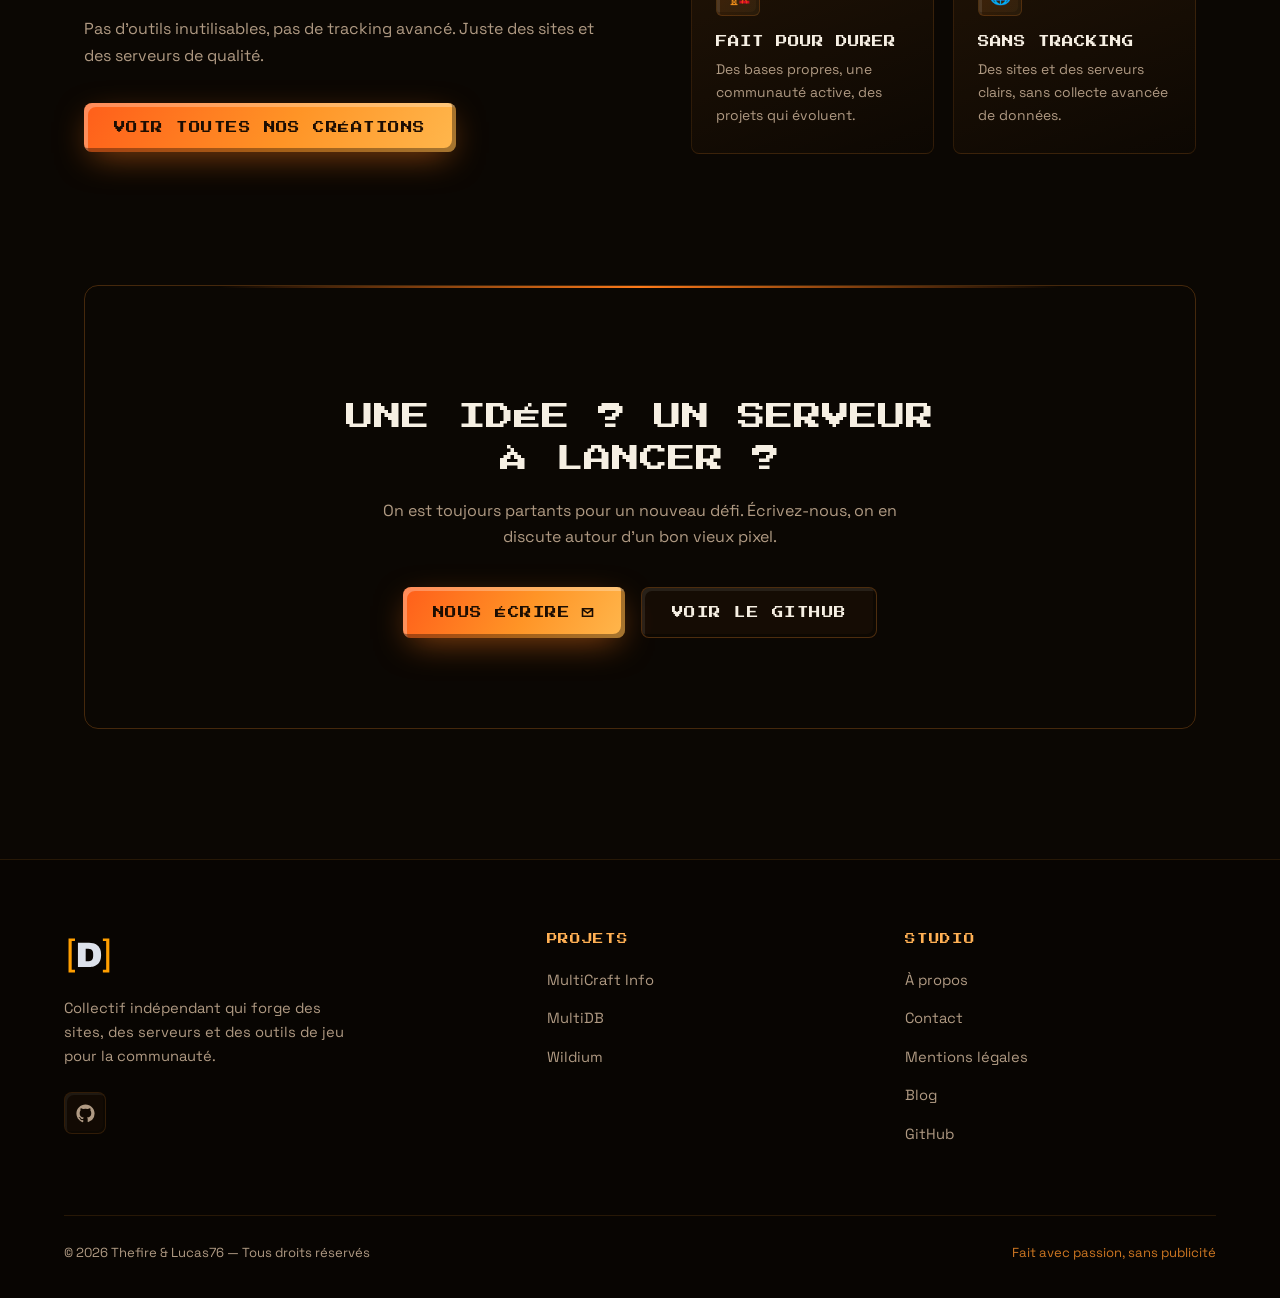
==== commit 77566c22: "Add deblockcord card" ====
--- a/index.html
+++ b/index.html
@@ -166,6 +166,20 @@
         </div>
       </article>
 
+      <article class="project-card reveal" data-tilt>
+        <div class="project-media">
+          <img src="images/DeblockCord.png" alt="DeblockCord" loading="lazy" />
+        </div>
+        <div class="project-body">
+          <h3 data-i18n="project.wld.name">DeblockCord</h3>
+          <p data-i18n="project.wld.desc">L'alternative de discord mais version Deblock</p>
+          <a href="https://deblockcord.netlify.app/" class="project-link">
+            <span data-i18n="project.link">Explorer le projet</span>
+            <svg width="14" height="14" fill="none" viewBox="0 0 24 24" stroke="currentColor" stroke-width="2.5" aria-hidden="true"><path d="M5 12h14M13 6l6 6-6 6"/></svg>
+          </a>
+        </div>
+      </article>
+
     </div>
   </section>
 
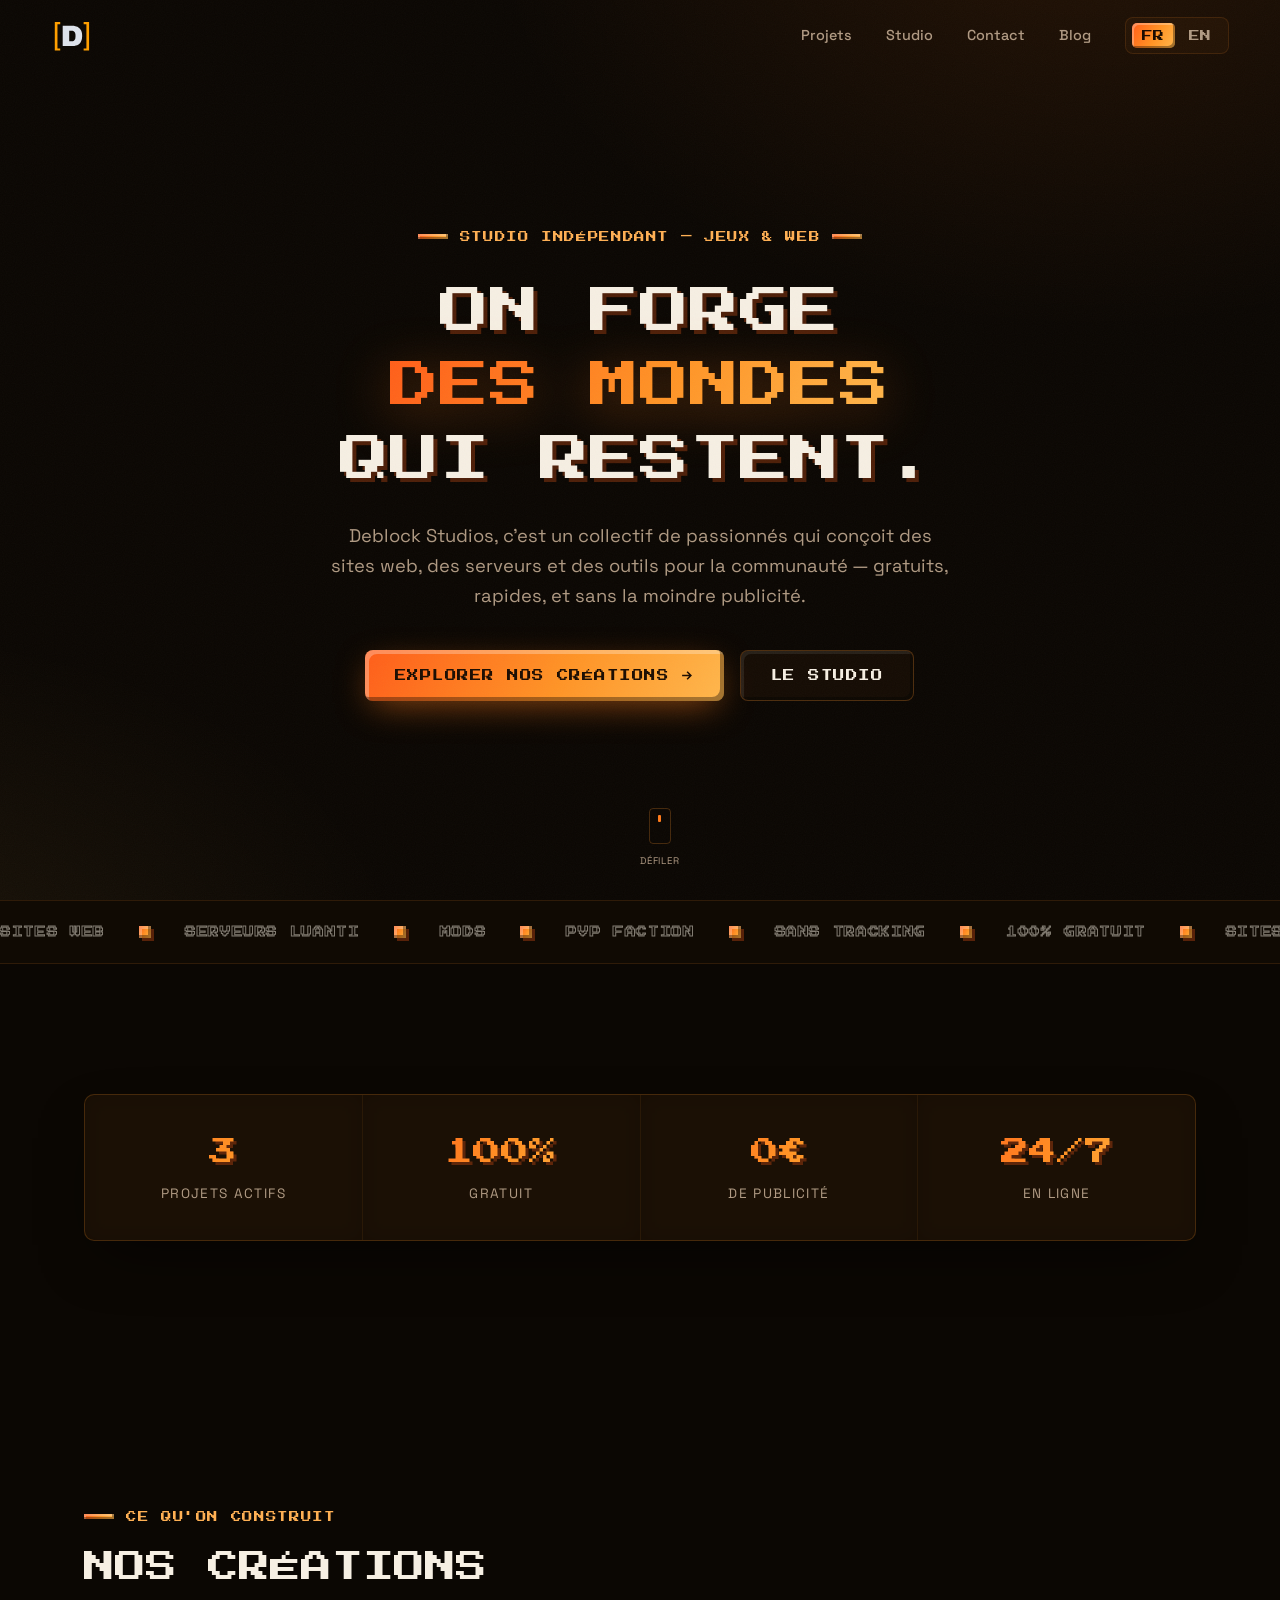
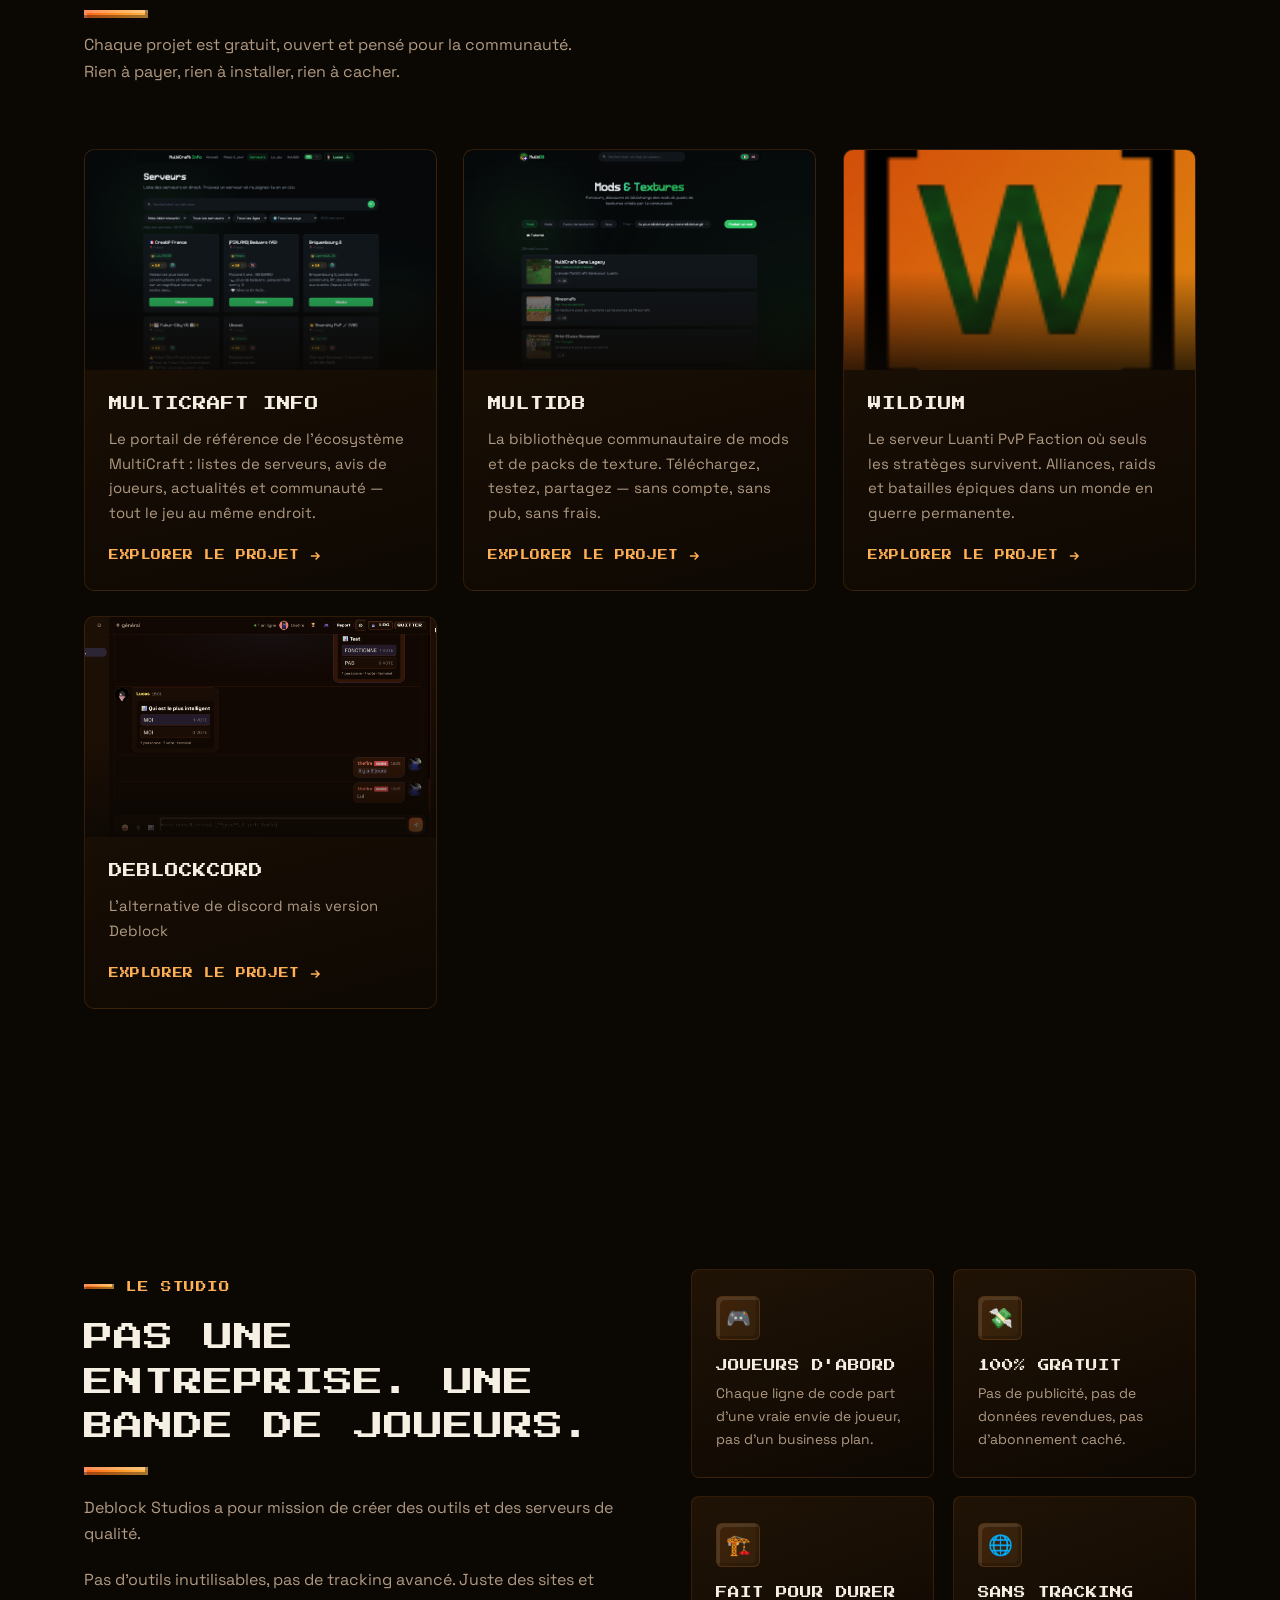
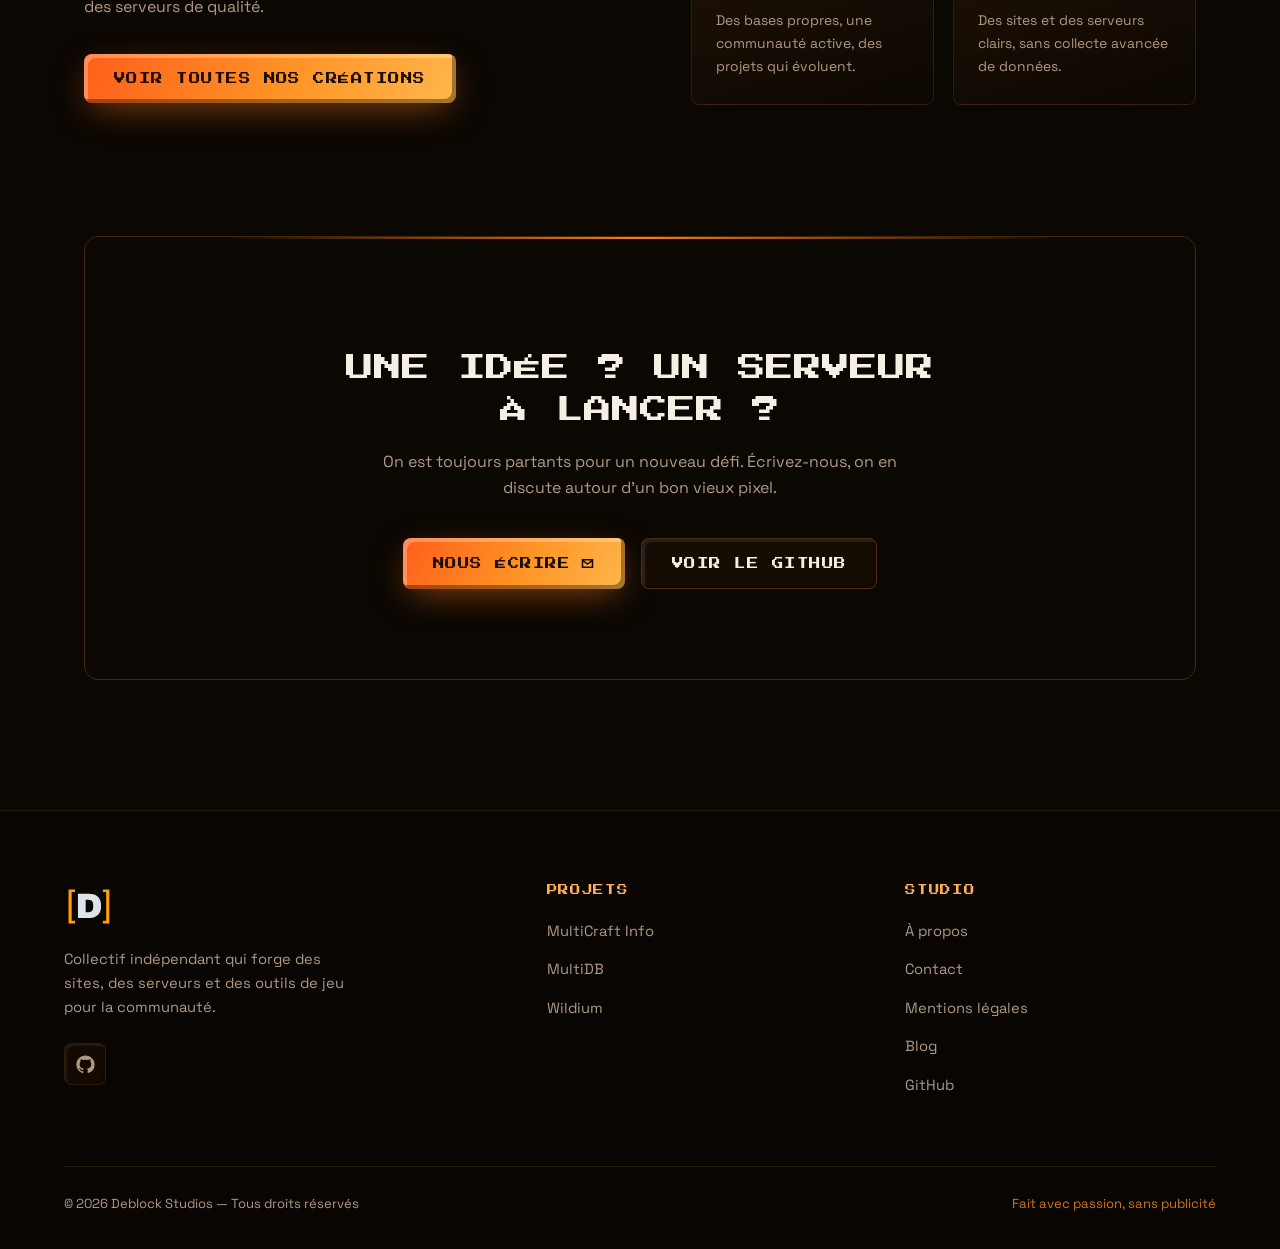
==== commit 1952b7c6: "fix deblockcord card" ====
--- a/index.html
+++ b/index.html
@@ -171,8 +171,8 @@
           <img src="images/DeblockCord.png" alt="DeblockCord" loading="lazy" />
         </div>
         <div class="project-body">
-          <h3 data-i18n="project.wld.name">DeblockCord</h3>
-          <p data-i18n="project.wld.desc">L'alternative de discord mais version Deblock</p>
+          <h3 data-i18n="project.dc.name">DeblockCord</h3>
+          <p data-i18n="project.dc.desc">L'alternative de discord mais version Deblock</p>
           <a href="https://deblockcord.netlify.app/" class="project-link">
             <span data-i18n="project.link">Explorer le projet</span>
             <svg width="14" height="14" fill="none" viewBox="0 0 24 24" stroke="currentColor" stroke-width="2.5" aria-hidden="true"><path d="M5 12h14M13 6l6 6-6 6"/></svg>
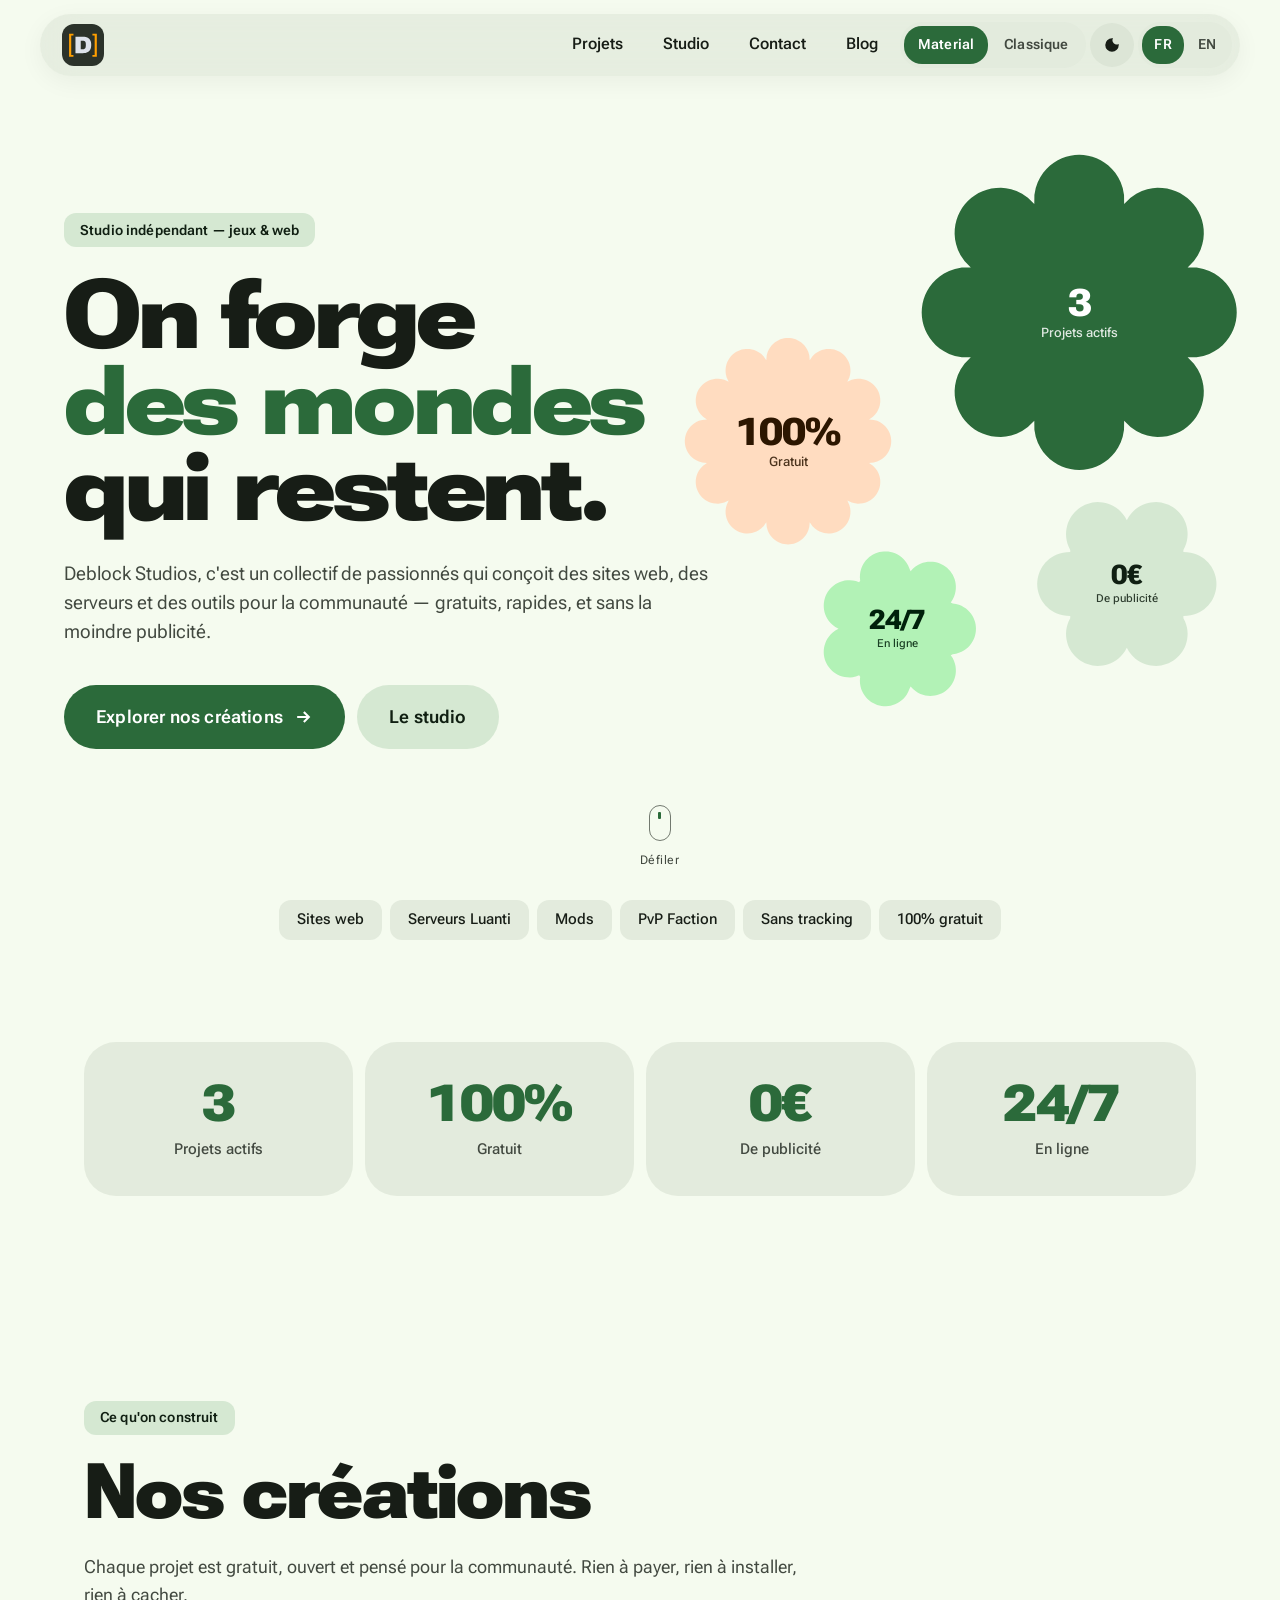
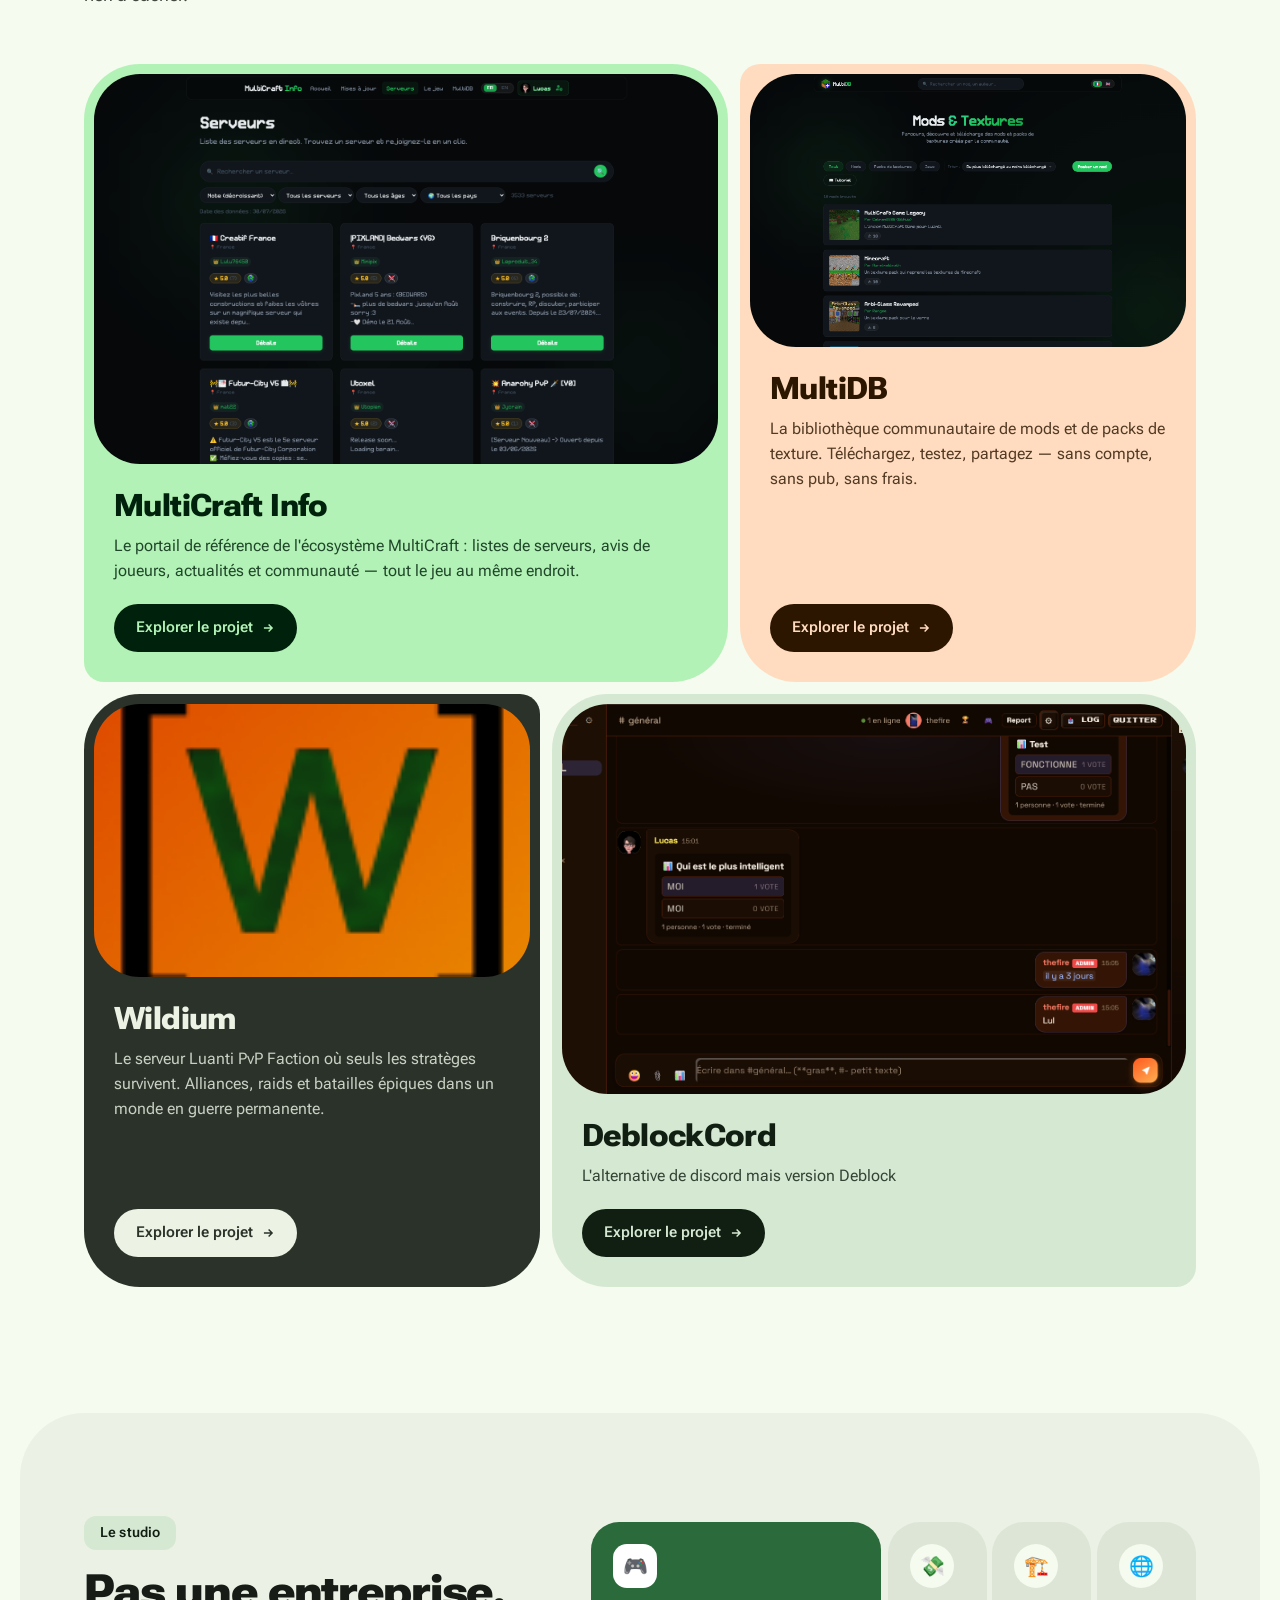
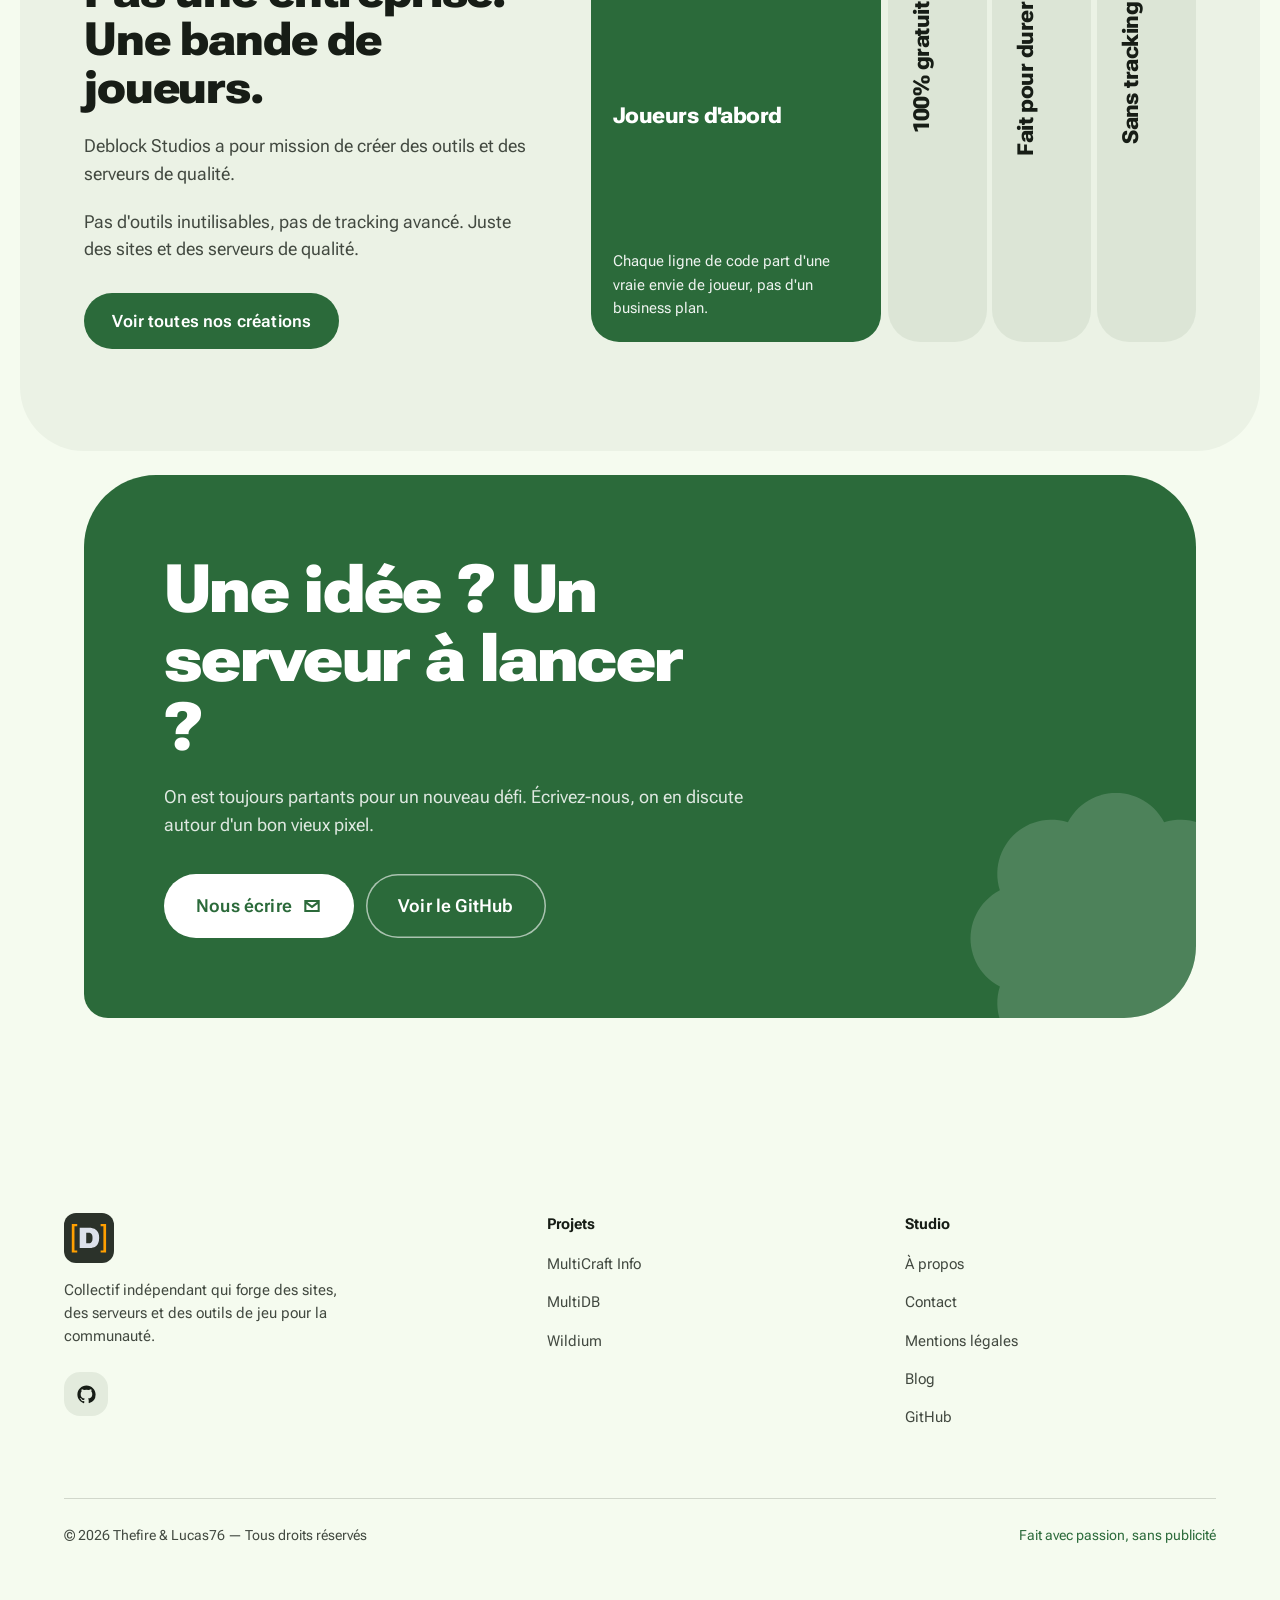
==== commit a1aa8c11: "Add a material theme" ====
--- a/index.html
+++ b/index.html
@@ -3,16 +3,35 @@
 <head>
   <meta charset="UTF-8" />
   <meta name="viewport" content="width=device-width, initial-scale=1.0" />
+  <script>
+    /* Apply the saved theme before first paint to avoid a flash */
+    (function () {
+      try {
+        var root = document.documentElement;
+        var ui = localStorage.getItem('ds-ui') === 'classic' ? 'classic' : 'material';
+        var mode = localStorage.getItem('ds-mode');
+        if (mode !== 'dark' && mode !== 'light') {
+          mode = window.matchMedia && window.matchMedia('(prefers-color-scheme: dark)').matches ? 'dark' : 'light';
+        }
+        root.setAttribute('data-ui', ui);
+        root.setAttribute('data-mode', mode);
+      } catch (e) {
+        document.documentElement.setAttribute('data-ui', 'material');
+        document.documentElement.setAttribute('data-mode', 'light');
+      }
+    })();
+  </script>
   <meta name="description" data-i18n="meta.description" content="Deblock Studios, collectif indépendant qui conçoit des sites web, des serveurs Luanti et des outils de jeu — gratuits, rapides et sans publicité." />
   <meta name="google-site-verification" content="StuE6oomFtFn4pFJ5taW9_EfONIFjCqAtrxFwFtbaLA" />
   <title data-i18n-title="meta.title">Deblock Studios — On forge des mondes</title>
 
   <link rel="preconnect" href="https://fonts.googleapis.com" />
   <link rel="preconnect" href="https://fonts.gstatic.com" crossorigin />
-  <link href="https://fonts.googleapis.com/css2?family=Press+Start+2P&family=Space+Grotesk:wght@300;400;500;600;700&display=swap" rel="stylesheet" />
+  <link href="https://fonts.googleapis.com/css2?family=Press+Start+2P&family=Roboto+Flex:opsz,wdth,wght@8..144,25..151,100..1000&family=Space+Grotesk:wght@300;400;500;600;700&display=swap" rel="stylesheet" />
 
   <link rel="icon" href="/favicon.ico" type="image/x-icon" />
   <link rel="stylesheet" href="css/main.css" />
+  <link rel="stylesheet" href="css/material.css" />
 </head>
 <body>
 
@@ -29,6 +48,16 @@
       <li><a href="#about" data-i18n="nav.studio">Studio</a></li>
       <li><a href="#footer" data-i18n="nav.contact">Contact</a></li>
       <li><a href="https://blog-deblock-studios.vercel.app" data-i18n="nav.blog">Blog</a></li>
+      <li class="theme-switcher" data-theme-group role="group" aria-label="Thème du site">
+        <button type="button" class="theme-opt" data-ui-choice="material" aria-pressed="true"><span data-i18n="theme.material">Material</span></button>
+        <button type="button" class="theme-opt" data-ui-choice="classic" aria-pressed="false"><span data-i18n="theme.classic">Classique</span></button>
+      </li>
+      <li class="mode-switch">
+        <button type="button" class="mode-btn" data-mode-toggle aria-pressed="false" aria-label="Activer le mode sombre">
+          <svg class="ic-moon" viewBox="0 0 24 24" aria-hidden="true"><path d="M12 3a9 9 0 1 0 9 9c0-.5 0-1-.1-1.4A5.5 5.5 0 0 1 13.4 3.1 9 9 0 0 0 12 3z"/></svg>
+          <svg class="ic-sun" viewBox="0 0 24 24" aria-hidden="true"><circle cx="12" cy="12" r="4.2"/><path d="M12 2.4v2.3M12 19.3v2.3M2.4 12h2.3M19.3 12h2.3M5.2 5.2l1.6 1.6M17.2 17.2l1.6 1.6M18.8 5.2l-1.6 1.6M6.8 17.2l-1.6 1.6"/></svg>
+        </button>
+      </li>
       <li class="lang-switcher">
         <button class="lang-btn active" data-lang="fr">FR</button>
         <button class="lang-btn" data-lang="en">EN</button>
@@ -46,6 +75,16 @@
     <a href="#about" data-i18n="nav.studio">Studio</a>
     <a href="#footer" data-i18n="nav.contact">Contact</a>
     <a href="https://blog-deblock-studios.vercel.app" data-i18n="nav.blog">Blog</a>
+    <div class="nav-controls">
+      <div class="theme-switcher" data-theme-group role="group" aria-label="Thème du site">
+        <button type="button" class="theme-opt" data-ui-choice="material" aria-pressed="true"><span data-i18n="theme.material">Material</span></button>
+        <button type="button" class="theme-opt" data-ui-choice="classic" aria-pressed="false"><span data-i18n="theme.classic">Classique</span></button>
+      </div>
+      <button type="button" class="mode-btn" data-mode-toggle aria-pressed="false" aria-label="Activer le mode sombre">
+        <svg class="ic-moon" viewBox="0 0 24 24" aria-hidden="true"><path d="M12 3a9 9 0 1 0 9 9c0-.5 0-1-.1-1.4A5.5 5.5 0 0 1 13.4 3.1 9 9 0 0 0 12 3z"/></svg>
+        <svg class="ic-sun" viewBox="0 0 24 24" aria-hidden="true"><circle cx="12" cy="12" r="4.2"/><path d="M12 2.4v2.3M12 19.3v2.3M2.4 12h2.3M19.3 12h2.3M5.2 5.2l1.6 1.6M17.2 17.2l1.6 1.6M18.8 5.2l-1.6 1.6M6.8 17.2l-1.6 1.6"/></svg>
+      </button>
+    </div>
     <div class="lang-switcher">
       <button class="lang-btn active" data-lang="fr">FR</button>
       <button class="lang-btn" data-lang="en">EN</button>
@@ -76,6 +115,13 @@
           <span data-i18n="hero.cta.ghost">Le studio</span>
         </a>
       </div>
+    </div>
+
+    <div class="m-cluster" aria-hidden="true">
+      <div class="m-shape s-1" data-shape="8" data-shape-a=".15"><span><b data-i18n="stat.1.val">3</b><small data-i18n="stat.1.label">Projets actifs</small></span></div>
+      <div class="m-shape s-2" data-shape="12" data-shape-a=".11"><span><b data-i18n="stat.2.val">100%</b><small data-i18n="stat.2.label">Gratuit</small></span></div>
+      <div class="m-shape s-3" data-shape="6" data-shape-a=".17"><span><b data-i18n="stat.3.val">0€</b><small data-i18n="stat.3.label">De publicité</small></span></div>
+      <div class="m-shape s-4" data-shape="7" data-shape-a=".15"><span><b data-i18n="stat.4.val">24/7</b><small data-i18n="stat.4.label">En ligne</small></span></div>
     </div>
 
     <a href="#projects" class="scroll-hint" aria-label="Scroll">
@@ -226,6 +272,7 @@
   <!-- CTA -->
   <div class="cta-band">
     <div class="cta-card reveal">
+      <div class="m-ornament" data-shape="8" data-shape-a=".08" aria-hidden="true"></div>
       <h2 data-i18n="cta.title">Une idée ? Un serveur à lancer ?</h2>
       <p data-i18n="cta.desc">On est toujours partants pour un nouveau défi. Écrivez-nous, on en discute autour d'un bon vieux pixel.</p>
       <div class="hero-actions">
@@ -286,6 +333,7 @@
 
   <script src="js/i18n.js"></script>
   <script src="js/main.js"></script>
+  <script src="js/theme.js"></script>
   <script>i18n.init();</script>
 </body>
 </html>
--- a/css/main.css
+++ b/css/main.css
@@ -1192,3 +1192,74 @@
   }
   html { scroll-behavior: auto; }
 }
+
+/* ═══════════════════════════════════════════════════════
+   Theme switcher (structure shared by both themes)
+   The Material skin lives in css/material.css
+   ═══════════════════════════════════════════════════════ */
+.theme-switcher {
+  display: flex;
+  align-items: center;
+  gap: 4px;
+  padding: 5px 6px;
+  border: 1px solid var(--border);
+  border-radius: 8px;
+  background: var(--surface);
+}
+
+.theme-opt {
+  padding: 5px 9px;
+  border-radius: 5px;
+  color: var(--muted);
+  font-family: var(--font-body);
+  font-size: .72rem;
+  font-weight: 600;
+  letter-spacing: .02em;
+  white-space: nowrap;
+  transition: color .2s, background .2s;
+}
+.theme-opt:hover { color: var(--text); }
+.theme-opt[aria-pressed="true"] {
+  color: #1c0d02;
+  background: var(--grad);
+  box-shadow: inset -2px -2px 0 var(--bevel-dark), inset 2px 2px 0 var(--bevel-light);
+}
+
+.mode-switch { display: flex; align-items: center; }
+.mode-btn {
+  display: none;
+  align-items: center;
+  justify-content: center;
+  width: 38px;
+  height: 38px;
+  border: 1px solid var(--border);
+  border-radius: 50%;
+  background: var(--surface);
+  color: var(--muted);
+  transition: color .2s, border-color .2s;
+}
+.mode-btn:hover { color: var(--text); border-color: var(--border-2); }
+.mode-btn svg { width: 18px; height: 18px; }
+.mode-btn .ic-moon { fill: currentColor; stroke: none; }
+.mode-btn .ic-sun { fill: none; stroke: currentColor; stroke-width: 1.8; stroke-linecap: round; }
+
+.nav-controls {
+  display: flex;
+  align-items: center;
+  gap: 10px;
+  margin-top: 22px;
+}
+
+/* The switcher only works with JS: hide it instead of shipping dead buttons */
+html:not([data-ui]) .theme-switcher,
+html:not([data-ui]) .mode-switch { display: none; }
+
+/* Material-only decorations, hidden in the classic theme */
+.m-cluster,
+.m-ornament { display: none; }
+
+/* Compact navbar before the mobile drawer kicks in */
+@media (max-width: 1150px) and (min-width: 901px) {
+  .nav-links { gap: 22px; }
+  .theme-opt { padding: 4px 7px; font-size: .66rem; }
+}
--- a/css/material.css
+++ b/css/material.css
@@ -0,0 +1,1252 @@
+/* ═══════════════════════════════════════════════════════════
+   DEBLOCK STUDIOS — Material 3 Expressive theme layer
+   Every rule is scoped to html[data-ui="material"], so the
+   classic theme (main.css) is left exactly as it was.
+   Light by default, dark via html[data-mode="dark"].
+   ═══════════════════════════════════════════════════════════ */
+
+/* ── Tokens ─────────────────────────────────────────── */
+html[data-ui="material"] {
+  color-scheme: light;
+
+  --m-bg:      #F5FBEF;
+  --m-on-bg:   #171D16;
+  --m-var:     #424940;
+  --m-outline: #72796F;
+
+  --m-p:       #2B6A3A;
+  --m-on-p:    #FFFFFF;
+  --m-pc:      #B2F2B6;
+  --m-on-pc:   #00210B;
+  --m-sc:      #D5E8D2;
+  --m-on-sc:   #101F12;
+  --m-tc:      #FFDCC0;
+  --m-on-tc:   #2C1600;
+  --m-t:       #8A4F10;
+  --m-s1:      #EBF2E5;
+  --m-s2:      #E3EBDD;
+  --m-s3:      #DCE5D6;
+  --m-inv:     #2B322A;
+  --m-on-inv:  #ECF3E5;
+
+  --m-spring: cubic-bezier(.34, 1.56, .64, 1);
+  --m-ease:   cubic-bezier(.2, 0, 0, 1);
+
+  scroll-padding-top: 110px;
+}
+
+html[data-ui="material"][data-mode="dark"] {
+  color-scheme: dark;
+
+  --m-bg:      #10150F;
+  --m-on-bg:   #E0E6D9;
+  --m-var:     #C1C9BE;
+  --m-outline: #8B9389;
+
+  --m-p:       #97D59B;
+  --m-on-p:    #00391A;
+  --m-pc:      #0E5128;
+  --m-on-pc:   #B2F2B6;
+  --m-sc:      #3A4B3A;
+  --m-on-sc:   #D5E8D2;
+  --m-tc:      #6A3A00;
+  --m-on-tc:   #FFDCC0;
+  --m-t:       #FFB77A;
+  --m-s1:      #181E17;
+  --m-s2:      #1D241C;
+  --m-s3:      #262E25;
+  --m-inv:     #E0E6D9;
+  --m-on-inv:  #2B322A;
+}
+
+/* ── Canvas ─────────────────────────────────────────── */
+html[data-ui="material"] body {
+  background: var(--m-bg);
+  color: var(--m-on-bg);
+  font-family: "Roboto Flex", system-ui, sans-serif;
+  font-size: 17px;
+  line-height: 1.55;
+  font-synthesis: weight;
+  transition: background .4s var(--m-ease), color .4s var(--m-ease);
+}
+html[data-ui="material"] body::before { background: none; }
+html[data-ui="material"] .noise { display: none; }
+
+html[data-ui="material"] ::selection { background: var(--m-pc); color: var(--m-on-pc); }
+
+html[data-ui="material"] ::-webkit-scrollbar { width: 10px; }
+html[data-ui="material"] ::-webkit-scrollbar-track { background: var(--m-bg); }
+html[data-ui="material"] ::-webkit-scrollbar-thumb {
+  background: var(--m-outline);
+  border: 3px solid var(--m-bg);
+  border-radius: 10px;
+}
+
+html[data-ui="material"] :focus-visible {
+  outline: 3px solid var(--m-p);
+  outline-offset: 3px;
+}
+
+/* ── Typography: expressive, wide and heavy ─────────── */
+html[data-ui="material"] .hero-title,
+html[data-ui="material"] .section-head h2,
+html[data-ui="material"] .about-text h2,
+html[data-ui="material"] .cta-card h2,
+html[data-ui="material"] .join-card h2,
+html[data-ui="material"] .legal h1,
+html[data-ui="material"] .project-body h3,
+html[data-ui="material"] .feature-card h3,
+html[data-ui="material"] .gameplay-step h3,
+html[data-ui="material"] .feature h4 {
+  font-family: "Roboto Flex", system-ui, sans-serif;
+  font-weight: 800;
+  font-stretch: 112%;
+  letter-spacing: -.025em;
+  line-height: 1.04;
+  text-transform: none;
+  text-shadow: none;
+  filter: none;
+}
+
+html[data-ui="material"] .grad {
+  background: none;
+  -webkit-text-fill-color: currentColor;
+  color: var(--m-p);
+}
+
+/* Eyebrow → tonal chip */
+html[data-ui="material"] .eyebrow {
+  display: inline-flex;
+  align-items: center;
+  height: 34px;
+  padding: 0 16px;
+  border-radius: 12px;
+  background: var(--m-sc);
+  color: var(--m-on-sc);
+  font-family: "Roboto Flex", system-ui, sans-serif;
+  font-size: 14px;
+  font-weight: 600;
+  letter-spacing: .01em;
+  text-transform: none;
+}
+html[data-ui="material"] .eyebrow::before,
+html[data-ui="material"] .hero-inner .eyebrow::after { display: none; }
+html[data-ui="material"] .hero-inner .eyebrow { justify-content: flex-start; }
+
+/* ── Buttons: pill that morphs to a squircle ────────── */
+html[data-ui="material"] .btn,
+html[data-ui="material"] .btn-primary,
+html[data-ui="material"] .btn-ghost {
+  position: relative;
+  overflow: hidden;
+  isolation: isolate;
+  display: inline-flex;
+  align-items: center;
+  justify-content: center;
+  gap: 10px;
+  height: 56px;
+  padding: 0 28px;
+  border: 0;
+  border-radius: 28px;
+  background: var(--m-sc);
+  color: var(--m-on-sc);
+  font-family: "Roboto Flex", system-ui, sans-serif;
+  font-size: 17px;
+  font-weight: 600;
+  letter-spacing: .01em;
+  text-transform: none;
+  backdrop-filter: none;
+  box-shadow: none;
+  transition:
+    border-radius .35s var(--m-spring),
+    transform .35s var(--m-spring),
+    background-color .25s var(--m-ease),
+    color .25s var(--m-ease);
+}
+html[data-ui="material"] .btn:hover,
+html[data-ui="material"] .btn-primary:hover,
+html[data-ui="material"] .btn-ghost:hover {
+  border: 0;
+  border-radius: 16px;
+  transform: none;
+  box-shadow: none;
+}
+html[data-ui="material"] .btn:active { border-radius: 12px; transform: scale(.96); }
+html[data-ui="material"] .btn svg { width: 20px; height: 20px; transition: transform .25s; }
+html[data-ui="material"] .btn:hover svg { transform: translateX(3px); }
+
+html[data-ui="material"] .btn-primary,
+html[data-ui="material"] .btn-primary:hover {
+  background: var(--m-p);
+  color: var(--m-on-p);
+}
+html[data-ui="material"] .btn-primary:hover {
+  background: color-mix(in srgb, var(--m-p) 88%, var(--m-on-p));
+}
+html[data-ui="material"] .btn-ghost,
+html[data-ui="material"] .btn-ghost:hover {
+  background: var(--m-sc);
+  color: var(--m-on-sc);
+  border: 0;
+}
+html[data-ui="material"] .btn-ghost:hover {
+  background: color-mix(in srgb, var(--m-sc) 84%, var(--m-on-sc));
+}
+
+/* ── Floating navigation bar ────────────────────────── */
+html[data-ui="material"] .nav {
+  top: calc(env(safe-area-inset-top, 0px) + 14px);
+  left: 0;
+  right: 0;
+  height: auto;
+  width: calc(100% - clamp(32px, 8vw, 80px));
+  max-width: 1240px;
+  margin: 0 auto;
+  padding: 8px 8px 8px 22px;
+  border: 0;
+  border-radius: 32px;
+  background: color-mix(in srgb, var(--m-s2) 82%, transparent);
+  backdrop-filter: blur(18px);
+  -webkit-backdrop-filter: blur(18px);
+  box-shadow: 0 6px 24px rgba(0, 0, 0, .05);
+  transition: background .35s, border-radius .35s, box-shadow .35s;
+}
+html[data-ui="material"] .nav.scrolled {
+  background: color-mix(in srgb, var(--m-s2) 94%, transparent);
+  border: 0;
+  box-shadow: 0 10px 32px rgba(0, 0, 0, .08);
+}
+
+html[data-ui="material"] .nav-logo { color: var(--m-on-bg); }
+
+/* The logo is drawn in light grey for the dark classic theme:
+   on the light Material canvas it sits on a dark tile instead. */
+html[data-ui="material"][data-mode="light"] .brand-logo {
+  padding: 4px;
+  border-radius: 12px;
+  background: #2B322A;
+}
+
+html[data-ui="material"] .nav-links { gap: 4px; }
+html[data-ui="material"] .nav-links > li { display: flex; align-items: center; }
+
+html[data-ui="material"] .nav-links a:not(.btn):not(.nav-cta) {
+  position: relative;
+  display: inline-flex;
+  align-items: center;
+  overflow: hidden;
+  isolation: isolate;
+  height: 44px;
+  padding: 0 18px;
+  border-radius: 22px;
+  color: var(--m-on-bg);
+  font-size: 16px;
+  font-weight: 550;
+  transition: background .25s var(--m-ease), border-radius .35s var(--m-spring);
+}
+html[data-ui="material"] .nav-links a:not(.btn):not(.nav-cta)::after { display: none; }
+html[data-ui="material"] .nav-links a:not(.btn):not(.nav-cta):hover {
+  background: var(--m-s3);
+  color: var(--m-on-bg);
+}
+
+html[data-ui="material"] .nav-cta {
+  display: inline-flex;
+  align-items: center;
+  height: 44px;
+  padding: 0 20px;
+  border-radius: 22px;
+  background: var(--m-sc);
+  color: var(--m-on-sc) !important;
+  font-family: "Roboto Flex", system-ui, sans-serif;
+  font-size: 15px !important;
+  font-weight: 600 !important;
+  letter-spacing: .01em;
+  text-transform: none;
+  box-shadow: none;
+  transition: border-radius .35s var(--m-spring), background .25s;
+}
+html[data-ui="material"] .nav-cta:hover {
+  transform: none;
+  border-radius: 14px;
+  background: color-mix(in srgb, var(--m-sc) 84%, var(--m-on-sc));
+  box-shadow: none;
+}
+
+html[data-ui="material"] .lang-switcher {
+  gap: 2px;
+  padding: 4px;
+  border: 0;
+  border-radius: 22px;
+  background: var(--m-s2);
+}
+html[data-ui="material"] .lang-btn {
+  position: relative;
+  overflow: hidden;
+  isolation: isolate;
+  padding: 8px 12px;
+  border-radius: 18px;
+  color: var(--m-var);
+  font-family: "Roboto Flex", system-ui, sans-serif;
+  font-size: 14px;
+  font-weight: 600;
+  letter-spacing: .01em;
+  transition: background .25s, color .25s, border-radius .35s var(--m-spring);
+}
+html[data-ui="material"] .lang-btn:hover { color: var(--m-on-bg); }
+html[data-ui="material"] .lang-btn.active {
+  background: var(--m-p);
+  color: var(--m-on-p);
+  box-shadow: none;
+}
+
+html[data-ui="material"] .nav-burger {
+  width: 48px;
+  height: 48px;
+  padding: 13px;
+  border: 0;
+  border-radius: 50%;
+  background: var(--m-s3);
+  transition: border-radius .35s var(--m-spring), background .25s;
+}
+html[data-ui="material"] .nav-burger:hover { border-radius: 14px; background: var(--m-s2); }
+html[data-ui="material"] .nav-burger span { background: var(--m-on-bg); border-radius: 2px; }
+
+/* Theme switcher skin (structure lives in main.css) */
+html[data-ui="material"] .theme-switcher {
+  gap: 2px;
+  padding: 4px;
+  border: 0;
+  border-radius: 22px;
+  background: var(--m-s2);
+}
+html[data-ui="material"] .theme-opt {
+  position: relative;
+  overflow: hidden;
+  isolation: isolate;
+  padding: 8px 14px;
+  border-radius: 18px;
+  color: var(--m-var);
+  font-family: "Roboto Flex", system-ui, sans-serif;
+  font-size: 14px;
+  font-weight: 600;
+  letter-spacing: .01em;
+  transition: background .25s, color .25s, border-radius .35s var(--m-spring);
+}
+html[data-ui="material"] .theme-opt:hover { background: var(--m-s3); color: var(--m-on-bg); }
+html[data-ui="material"] .theme-opt[aria-pressed="true"] {
+  background: var(--m-p);
+  color: var(--m-on-p);
+  box-shadow: none;
+}
+html[data-ui="material"] .mode-btn {
+  position: relative;
+  overflow: hidden;
+  isolation: isolate;
+  display: inline-flex;
+  width: 44px;
+  height: 44px;
+  border: 0;
+  border-radius: 50%;
+  background: var(--m-s3);
+  color: var(--m-on-bg);
+  transition: border-radius .35s var(--m-spring), background .25s;
+}
+html[data-ui="material"] .mode-btn:hover { border-radius: 14px; background: var(--m-s2); }
+html[data-ui="material"] .mode-btn .ic-sun { display: none; }
+html[data-ui="material"][data-mode="dark"] .mode-btn .ic-sun { display: block; }
+html[data-ui="material"][data-mode="dark"] .mode-btn .ic-moon { display: none; }
+
+/* ── Drawer ─────────────────────────────────────────── */
+html[data-ui="material"] .drawer {
+  background: color-mix(in srgb, var(--m-s1) 95%, transparent);
+  backdrop-filter: blur(24px);
+  -webkit-backdrop-filter: blur(24px);
+}
+html[data-ui="material"] .drawer a:not(.btn) {
+  font-family: "Roboto Flex", system-ui, sans-serif;
+  font-size: clamp(26px, 7vw, 38px);
+  font-weight: 800;
+  font-stretch: 112%;
+  letter-spacing: -.02em;
+  color: var(--m-on-bg);
+  padding: 10px;
+}
+html[data-ui="material"] .drawer a:hover { color: var(--m-p); }
+
+/* ── Hero ───────────────────────────────────────────── */
+html[data-ui="material"] .hero {
+  align-items: flex-start;
+  justify-content: center;
+  text-align: left;
+  min-height: 100svh;
+  padding: calc(var(--nav-h) + 80px) clamp(20px, 5vw, 72px) 90px;
+}
+html[data-ui="material"] .hero::before { display: none; }
+html[data-ui="material"] .hero-inner {
+  width: 100%;
+  max-width: 1240px;
+  margin: 0 auto;
+  z-index: 2;
+}
+
+html[data-ui="material"] .hero-title {
+  margin: 26px 0 30px;
+  max-width: 14ch;
+  font-size: clamp(52px, 7.6vw, 124px);
+  font-stretch: 120%;
+  letter-spacing: -.035em;
+  line-height: .88;
+}
+html[data-ui="material"] .hero-title span {
+  display: inline-block;
+  animation-name: mRise;
+  animation-duration: 1s;
+  animation-timing-function: var(--m-ease);
+}
+html[data-ui="material"] .hero-title .l1,
+html[data-ui="material"] .hero-title .l2,
+html[data-ui="material"] .hero-title .l3 {
+  text-shadow: none;
+  filter: none;
+}
+html[data-ui="material"] .hero-title .l2 { color: var(--m-p); }
+
+html[data-ui="material"] .hero-sub {
+  max-width: 34em;
+  margin: 0;
+  color: var(--m-var);
+  font-size: clamp(18px, 1.5vw, 22px);
+  line-height: 1.5;
+}
+
+html[data-ui="material"] .hero-actions {
+  justify-content: flex-start;
+  gap: 12px;
+  margin-top: 38px;
+}
+html[data-ui="material"] .hero-actions .btn {
+  height: 64px;
+  padding: 0 32px;
+  border-radius: 32px;
+  font-size: 18px;
+}
+html[data-ui="material"] .hero-actions .btn:hover { border-radius: 18px; }
+
+html[data-ui="material"] .scroll-hint {
+  color: var(--m-var);
+  font-size: 12px;
+  letter-spacing: .04em;
+  text-transform: none;
+}
+html[data-ui="material"] .scroll-hint .mouse {
+  border-color: var(--m-outline);
+  border-radius: 12px;
+}
+html[data-ui="material"] .scroll-hint .mouse::after { background: var(--m-p); }
+
+/* Expressive shape cluster (index hero) */
+html[data-ui="material"] .m-cluster {
+  display: block;
+  position: absolute;
+  z-index: 0;
+  right: clamp(8px, 3vw, 40px);
+  top: 150px;
+  width: min(44vw, 560px);
+  aspect-ratio: 1;
+  pointer-events: none;
+}
+
+/* The scalloped silhouette is painted on its own background layer:
+   the label above it is never clipped by the polygon. */
+html[data-ui="material"] .m-shape {
+  position: absolute;
+  aspect-ratio: 1;
+  display: grid;
+  place-items: center;
+  text-align: center;
+  isolation: isolate;
+}
+html[data-ui="material"] .m-shape::before {
+  content: "";
+  position: absolute;
+  inset: 0;
+  z-index: -1;
+  background: var(--m-shape-bg, transparent);
+  -webkit-clip-path: var(--m-shape-clip, circle(50%));
+  clip-path: var(--m-shape-clip, circle(50%));
+}
+html[data-ui="material"] .m-shape > span {
+  display: block;
+  padding: 0 14%;
+  line-height: 1;
+}
+html[data-ui="material"] .m-shape b {
+  display: block;
+  font-family: "Roboto Flex", system-ui, sans-serif;
+  font-size: clamp(24px, 3vw, 48px);
+  font-weight: 800;
+  font-stretch: 118%;
+  letter-spacing: -.03em;
+  line-height: 1;
+}
+html[data-ui="material"] .m-shape small {
+  display: block;
+  margin-top: 4px;
+  font-size: clamp(10px, 1vw, 14px);
+  font-weight: 500;
+  font-stretch: 100%;
+  line-height: 1.15;
+  opacity: .85;
+}
+html[data-ui="material"] .m-shape.s-1 { width: 58%; right: 0; top: 0; --m-shape-bg: var(--m-p); color: var(--m-on-p); }
+html[data-ui="material"] .m-shape.s-2 { width: 38%; left: 0; top: 33%; --m-shape-bg: var(--m-tc); color: var(--m-on-tc); }
+html[data-ui="material"] .m-shape.s-3 { width: 33%; right: 4%; bottom: 6%; --m-shape-bg: var(--m-sc); color: var(--m-on-sc); }
+html[data-ui="material"] .m-shape.s-4 { width: 29%; left: 24%; bottom: 0; --m-shape-bg: var(--m-pc); color: var(--m-on-pc); }
+html[data-ui="material"] .m-shape.s-3 b,
+html[data-ui="material"] .m-shape.s-4 b { font-size: clamp(18px, 2.1vw, 32px); }
+html[data-ui="material"] .m-shape.s-3 small,
+html[data-ui="material"] .m-shape.s-4 small { font-size: clamp(10px, .85vw, 12px); }
+
+@keyframes mSpin { to { transform: rotate(360deg); } }
+@keyframes mRise {
+  from { opacity: 0; transform: translateY(26px); }
+  to   { opacity: 1; transform: none; }
+}
+
+/* ── Marquee → static chip row ──────────────────────── */
+html[data-ui="material"] .marquee {
+  padding: 0;
+  border: 0;
+  background: none;
+  overflow: visible;
+}
+html[data-ui="material"] .marquee-track {
+  display: flex;
+  flex-wrap: wrap;
+  justify-content: center;
+  gap: 8px;
+  width: auto;
+  max-width: 1240px;
+  margin: 0 auto;
+  padding: 0 clamp(20px, 5vw, 72px);
+  animation: none;
+}
+html[data-ui="material"] .marquee-group {
+  flex-wrap: wrap;
+  justify-content: center;
+  gap: 8px;
+  padding-right: 0;
+}
+html[data-ui="material"] .marquee-group[aria-hidden="true"] { display: none; }
+html[data-ui="material"] .marquee-track .mi {
+  display: inline-flex;
+  align-items: center;
+  height: 40px;
+  padding: 0 18px;
+  border-radius: 12px;
+  background: var(--m-s2);
+  color: var(--m-on-bg);
+  font-family: "Roboto Flex", system-ui, sans-serif;
+  font-size: 15px;
+  font-weight: 500;
+  letter-spacing: 0;
+  text-transform: none;
+  -webkit-text-stroke: 0;
+  transition: border-radius .3s var(--m-spring), background .25s;
+}
+html[data-ui="material"] .marquee-track .mi:hover {
+  border-radius: 20px;
+  background: var(--m-s3);
+}
+html[data-ui="material"] .marquee-track em { display: none; }
+
+/* ── Sections ───────────────────────────────────────── */
+html[data-ui="material"] .section,
+html[data-ui="material"] .cta-band {
+  max-width: 1240px;
+}
+html[data-ui="material"] .section {
+  padding: clamp(72px, 8vw, 110px) clamp(20px, 5vw, 72px);
+}
+html[data-ui="material"] .section-head { margin-bottom: clamp(36px, 5vw, 56px); }
+html[data-ui="material"] .section-head h2 { margin-top: 18px; font-size: clamp(38px, 6vw, 84px); }
+html[data-ui="material"] .section-head h2::after,
+html[data-ui="material"] .about-text h2::after { display: none; }
+html[data-ui="material"] .section-head p {
+  margin-top: 20px;
+  max-width: 40em;
+  color: var(--m-var);
+  font-size: 18px;
+}
+
+/* ── Stats ──────────────────────────────────────────── */
+html[data-ui="material"] .stats {
+  gap: 12px;
+  border: 0;
+  border-radius: 0;
+  background: none;
+  box-shadow: none;
+  overflow: visible;
+  grid-template-columns: repeat(4, 1fr);
+}
+html[data-ui="material"] .stat {
+  padding: 34px 24px;
+  border-radius: 32px;
+  background: var(--m-s2);
+  backdrop-filter: none;
+  transition: background .3s, border-radius .5s var(--m-spring);
+}
+html[data-ui="material"] .stat:hover { background: var(--m-s3); border-radius: 24px; }
+html[data-ui="material"] .stat b {
+  font-family: "Roboto Flex", system-ui, sans-serif;
+  font-size: clamp(34px, 4vw, 54px);
+  font-weight: 850;
+  font-stretch: 120%;
+  letter-spacing: -.03em;
+  color: var(--m-p);
+  background: none;
+  -webkit-text-fill-color: currentColor;
+  filter: none;
+  line-height: 1.1;
+}
+html[data-ui="material"] .stat span {
+  margin-top: 6px;
+  color: var(--m-var);
+  font-size: 15px;
+  font-weight: 500;
+  letter-spacing: 0;
+  text-transform: none;
+}
+
+/* ── Project cards → bento ──────────────────────────── */
+html[data-ui="material"] .projects-grid {
+  grid-template-columns: repeat(12, 1fr);
+  gap: 12px;
+}
+html[data-ui="material"] .project-card {
+  grid-column: span 6;
+  border: 0;
+  border-radius: 56px;
+  background: var(--m-card, var(--m-s2));
+  color: var(--m-card-on, var(--m-on-bg));
+  box-shadow: none;
+  overflow: hidden;
+  transition: border-radius .6s var(--m-spring), background .3s, color .3s;
+}
+html[data-ui="material"] .project-card:nth-child(1) {
+  grid-column: span 7;
+  --m-card: var(--m-pc);
+  --m-card-on: var(--m-on-pc);
+  border-radius: 56px 56px 56px 20px;
+}
+html[data-ui="material"] .project-card:nth-child(2) {
+  grid-column: span 5;
+  --m-card: var(--m-tc);
+  --m-card-on: var(--m-on-tc);
+  border-radius: 20px 56px 56px 56px;
+}
+html[data-ui="material"] .project-card:nth-child(3) {
+  grid-column: span 5;
+  --m-card: var(--m-inv);
+  --m-card-on: var(--m-on-inv);
+  border-radius: 56px 20px 56px 56px;
+}
+html[data-ui="material"] .project-card:nth-child(4) {
+  grid-column: span 7;
+  --m-card: var(--m-sc);
+  --m-card-on: var(--m-on-sc);
+  border-radius: 56px 56px 20px 56px;
+}
+html[data-ui="material"] .project-card:hover {
+  border: 0;
+  border-radius: 28px;
+  box-shadow: none;
+}
+html[data-ui="material"] .project-card::before,
+html[data-ui="material"] .project-card::after { display: none; }
+
+html[data-ui="material"] .project-media {
+  margin: 10px 10px 0;
+  border-radius: 46px;
+  overflow: hidden;
+  aspect-ratio: 16 / 10;
+  transition: border-radius .5s var(--m-spring);
+}
+html[data-ui="material"] .project-card:hover .project-media { border-radius: 22px; }
+html[data-ui="material"] .project-media::after { display: none; }
+html[data-ui="material"] .project-media img { filter: none; transform: none; }
+html[data-ui="material"] .project-card:hover .project-media img {
+  filter: none;
+  transform: scale(1.04);
+}
+
+html[data-ui="material"] .project-body { padding: 26px 30px 30px; }
+html[data-ui="material"] .project-body h3 {
+  font-size: clamp(26px, 2.4vw, 34px);
+  letter-spacing: -.02em;
+  line-height: 1.05;
+}
+html[data-ui="material"] .project-body > p {
+  margin-top: 12px;
+  color: inherit;
+  opacity: .82;
+  font-size: 16px;
+}
+html[data-ui="material"] .project-link {
+  position: relative;
+  overflow: hidden;
+  isolation: isolate;
+  align-self: flex-start;
+  display: inline-flex;
+  align-items: center;
+  gap: 8px;
+  height: 48px;
+  margin-top: 20px;
+  padding: 0 22px;
+  border-radius: 24px;
+  background: var(--m-card-on, var(--m-on-bg));
+  color: var(--m-card, var(--m-bg));
+  font-family: "Roboto Flex", system-ui, sans-serif;
+  font-size: 15px;
+  font-weight: 600;
+  letter-spacing: 0;
+  text-transform: none;
+  transition: border-radius .35s var(--m-spring), transform .2s;
+}
+html[data-ui="material"] .project-link:hover {
+  color: var(--m-card, var(--m-bg));
+  border-radius: 14px;
+}
+html[data-ui="material"] .project-link svg { transition: transform .25s; }
+html[data-ui="material"] .project-link:hover svg { transform: translateX(4px); }
+
+/* Tilt belongs to the pixel theme */
+html[data-ui="material"] [data-tilt] { transform: none !important; }
+
+/* ── About / studio ─────────────────────────────────── */
+html[data-ui="material"] #about.section {
+  margin-top: 24px;
+  margin-bottom: 24px;
+  border-radius: 64px;
+  background: var(--m-s1);
+}
+html[data-ui="material"] .about-grid {
+  grid-template-columns: 1fr 1.25fr;
+  gap: clamp(32px, 5vw, 56px);
+  align-items: center;
+}
+html[data-ui="material"] .about-text h2 { margin-top: 18px; font-size: clamp(32px, 3.6vw, 54px); }
+html[data-ui="material"] .about-text p {
+  margin-top: 20px;
+  color: var(--m-var);
+  font-size: 18px;
+  max-width: 32em;
+}
+html[data-ui="material"] .about-text .btn { margin-top: 30px; }
+
+/* Values → expressive connected group */
+html[data-ui="material"] .feature-grid {
+  display: flex;
+  gap: 6px;
+  height: 420px;
+}
+html[data-ui="material"] .feature {
+  position: relative;
+  flex: 1;
+  min-width: 84px;
+  display: flex;
+  flex-direction: column;
+  justify-content: flex-start;
+  gap: 14px;
+  padding: 22px;
+  border: 0;
+  border-radius: 32px;
+  background: var(--m-s3);
+  color: var(--m-on-bg);
+  overflow: hidden;
+  cursor: pointer;
+  transform: none;
+  transition:
+    flex .6s var(--m-spring),
+    min-height .5s var(--m-spring),
+    border-radius .6s var(--m-spring),
+    background .3s,
+    color .3s;
+}
+html[data-ui="material"] .feature::before { display: none; }
+html[data-ui="material"] .feature:hover {
+  transform: none;
+  border-color: transparent;
+  background: var(--m-s2);
+}
+html[data-ui="material"] .feature.on:hover { background: var(--m-p); }
+html[data-ui="material"] .feature .icon {
+  display: grid;
+  place-items: center;
+  width: 44px;
+  height: 44px;
+  flex: none;
+  border: 0;
+  border-radius: 50%;
+  background: var(--m-bg);
+  box-shadow: none;
+  font-size: 20px;
+  transition: border-radius .5s var(--m-spring), background .3s, color .3s;
+}
+html[data-ui="material"] .feature h4 {
+  margin-top: 0;
+  font-size: 22px;
+  font-stretch: 110%;
+  line-height: 1.05;
+  white-space: nowrap;
+}
+html[data-ui="material"] .feature p {
+  max-width: 22em;
+  max-height: 0;
+  margin-top: 8px;
+  overflow: hidden;
+  opacity: 0;
+  color: inherit;
+  font-size: 15px;
+  transition: opacity .3s, max-height .5s;
+}
+html[data-ui="material"] .feature.on {
+  flex: 4.5;
+  justify-content: space-between;
+  border-radius: 28px;
+  background: var(--m-p);
+  color: var(--m-on-p);
+}
+html[data-ui="material"] .feature.on .icon {
+  border-radius: 14px;
+  background: var(--m-on-p);
+  color: var(--m-p);
+}
+html[data-ui="material"] .feature.on p {
+  max-height: 160px;
+  opacity: .92;
+  transition-delay: .15s;
+}
+html[data-ui="material"] .feature:not(.on) h4 {
+  writing-mode: vertical-rl;
+  transform: rotate(180deg);
+  align-self: flex-start;
+}
+
+/* ── CTA band ───────────────────────────────────────── */
+html[data-ui="material"] .cta-card {
+  position: relative;
+  text-align: left;
+  padding: clamp(40px, 7vw, 80px);
+  border: 0;
+  border-radius: 72px 72px 72px 24px;
+  background: var(--m-p);
+  color: var(--m-on-p);
+  overflow: hidden;
+}
+html[data-ui="material"] .cta-card::before { display: none; }
+html[data-ui="material"] .cta-card h2 {
+  margin: 0;
+  max-width: 13ch;
+  color: var(--m-on-p);
+  font-size: clamp(36px, 5.2vw, 74px);
+}
+html[data-ui="material"] .cta-card p {
+  margin: 20px 0 0;
+  max-width: 34em;
+  color: var(--m-on-p);
+  opacity: .85;
+  font-size: 18px;
+}
+html[data-ui="material"] .cta-card .hero-actions {
+  justify-content: flex-start;
+  margin-top: 36px;
+}
+html[data-ui="material"] .cta-card .btn-primary,
+html[data-ui="material"] .cta-card .btn-primary:hover {
+  background: var(--m-on-p);
+  color: var(--m-p);
+}
+html[data-ui="material"] .cta-card .btn-primary:hover {
+  background: color-mix(in srgb, var(--m-on-p) 88%, var(--m-p));
+}
+html[data-ui="material"] .cta-card .btn-ghost,
+html[data-ui="material"] .cta-card .btn-ghost:hover {
+  background: transparent;
+  color: var(--m-on-p);
+  box-shadow: inset 0 0 0 1.5px color-mix(in srgb, var(--m-on-p) 60%, transparent);
+}
+html[data-ui="material"] .cta-card .btn-ghost:hover {
+  background: color-mix(in srgb, var(--m-on-p) 12%, transparent);
+  box-shadow: inset 0 0 0 1.5px var(--m-on-p);
+}
+html[data-ui="material"] .m-ornament {
+  display: block;
+  position: absolute;
+  right: -70px;
+  bottom: -70px;
+  width: 300px;
+  aspect-ratio: 1;
+  --m-shape-bg: color-mix(in srgb, var(--m-on-p) 16%, transparent);
+  animation: mSpin 80s linear infinite;
+  pointer-events: none;
+}
+html[data-ui="material"] .m-ornament::before {
+  content: "";
+  position: absolute;
+  inset: 0;
+  background: var(--m-shape-bg);
+  -webkit-clip-path: var(--m-shape-clip, circle(50%));
+  clip-path: var(--m-shape-clip, circle(50%));
+}
+
+/* ── Footer ─────────────────────────────────────────── */
+html[data-ui="material"] .footer {
+  border: 0;
+  background: none;
+  padding: 64px clamp(20px, 5vw, 72px) 120px;
+  color: var(--m-var);
+}
+html[data-ui="material"] .footer-brand p { color: var(--m-var); font-size: 15px; }
+html[data-ui="material"] .socials a {
+  width: 44px;
+  height: 44px;
+  border: 0;
+  border-radius: 16px;
+  background: var(--m-s2);
+  color: var(--m-on-bg);
+  box-shadow: none;
+  transition: border-radius .35s var(--m-spring), background .25s, color .25s;
+}
+html[data-ui="material"] .socials a:hover {
+  border: 0;
+  border-radius: 50%;
+  background: var(--m-s3);
+  color: var(--m-p);
+  transform: none;
+}
+html[data-ui="material"] .footer-col h5 {
+  margin-bottom: 14px;
+  color: var(--m-on-bg);
+  font-family: "Roboto Flex", system-ui, sans-serif;
+  font-size: 15px;
+  font-weight: 700;
+  letter-spacing: 0;
+  text-transform: none;
+}
+html[data-ui="material"] .footer-col a {
+  color: var(--m-var);
+  font-size: 15px;
+}
+html[data-ui="material"] .footer-col a:hover {
+  color: var(--m-p);
+  padding-left: 0;
+  text-decoration: underline;
+  text-underline-offset: 3px;
+}
+html[data-ui="material"] .footer-bottom {
+  border-top-color: color-mix(in srgb, var(--m-outline) 28%, transparent);
+  color: var(--m-var);
+  font-size: 14px;
+}
+html[data-ui="material"] .footer-bottom span:last-child { color: var(--m-p); }
+
+/* ── Wildium page ───────────────────────────────────── */
+html[data-ui="material"] .wildium-stats {
+  gap: 12px;
+  grid-template-columns: repeat(4, 1fr);
+}
+html[data-ui="material"] .wildium-stat {
+  padding: 34px 24px;
+  border: 0;
+  border-radius: 32px;
+  background: var(--m-s2);
+  transition: background .3s, border-radius .5s var(--m-spring);
+}
+html[data-ui="material"] .wildium-stat:hover {
+  border-color: transparent;
+  border-radius: 24px;
+  background: var(--m-s3);
+  transform: none;
+}
+html[data-ui="material"] .wildium-stat b {
+  font-family: "Roboto Flex", system-ui, sans-serif;
+  font-size: clamp(32px, 3.6vw, 50px);
+  font-weight: 850;
+  font-stretch: 118%;
+  letter-spacing: -.03em;
+  line-height: 1.1;
+}
+html[data-ui="material"] .wildium-stat span {
+  margin-top: 6px;
+  color: var(--m-var);
+  font-size: 15px;
+  letter-spacing: 0;
+  text-transform: none;
+}
+
+html[data-ui="material"] .features-grid { gap: 12px; }
+html[data-ui="material"] .feature-card {
+  padding: 30px 28px;
+  border: 0;
+  border-radius: 40px;
+  background: var(--m-s2);
+  box-shadow: none;
+  transition: background .3s, border-radius .5s var(--m-spring);
+}
+html[data-ui="material"] .feature-card::after { display: none; }
+html[data-ui="material"] .feature-card:hover {
+  border-color: transparent;
+  background: var(--m-s3);
+  border-radius: 28px;
+  box-shadow: none;
+  transform: none;
+}
+html[data-ui="material"] .feature-card .icon {
+  display: grid;
+  place-items: center;
+  width: 56px;
+  height: 56px;
+  border: 0;
+  border-radius: 50%;
+  background: var(--m-s1);
+  box-shadow: none;
+  font-size: 24px;
+}
+html[data-ui="material"] .feature-card h3 {
+  margin-top: 20px;
+  font-size: 24px;
+  letter-spacing: -.015em;
+  line-height: 1.1;
+}
+html[data-ui="material"] .feature-card p {
+  margin-top: 10px;
+  color: var(--m-var);
+  font-size: 16px;
+}
+
+html[data-ui="material"] .gameplay-grid { gap: 12px; }
+html[data-ui="material"] .gameplay-step {
+  padding: 32px 28px 30px;
+  border: 0;
+  border-radius: 40px;
+  background: var(--m-s2);
+  transition: background .3s, border-radius .5s var(--m-spring);
+}
+html[data-ui="material"] .gameplay-step:hover {
+  border-color: transparent;
+  background: var(--m-s3);
+  border-radius: 28px;
+  transform: none;
+}
+html[data-ui="material"] .gameplay-step .num {
+  width: 48px;
+  height: 48px;
+  border-radius: 50%;
+  background: var(--m-p);
+  color: var(--m-on-p);
+  box-shadow: none;
+  font-family: "Roboto Flex", system-ui, sans-serif;
+  font-size: 19px;
+  font-weight: 700;
+  transition: border-radius .5s var(--m-spring);
+}
+html[data-ui="material"] .gameplay-step:hover .num { border-radius: 14px; }
+html[data-ui="material"] .gameplay-step h3 {
+  margin-top: 22px;
+  font-size: 24px;
+  letter-spacing: -.015em;
+  line-height: 1.1;
+}
+html[data-ui="material"] .gameplay-step p {
+  margin-top: 10px;
+  color: var(--m-var);
+  font-size: 16px;
+}
+
+html[data-ui="material"] .join-card {
+  max-width: 860px;
+  text-align: left;
+  padding: clamp(40px, 7vw, 76px);
+  border: 0;
+  border-radius: 72px 72px 72px 24px;
+  background: var(--m-p);
+  color: var(--m-on-p);
+  overflow: hidden;
+}
+html[data-ui="material"] .join-card::before { display: none; }
+html[data-ui="material"] .join-card:hover {
+  border-color: transparent;
+  box-shadow: none;
+  transform: none;
+}
+html[data-ui="material"] .join-card .eyebrow {
+  background: color-mix(in srgb, var(--m-on-p) 16%, transparent);
+  color: var(--m-on-p);
+}
+html[data-ui="material"] .join-card h2 {
+  margin-top: 18px;
+  color: var(--m-on-p);
+  font-size: clamp(34px, 5vw, 64px);
+}
+html[data-ui="material"] .join-card > p {
+  margin-top: 18px;
+  max-width: 34em;
+  color: var(--m-on-p);
+  opacity: .85;
+  font-size: 18px;
+}
+html[data-ui="material"] .join-ip {
+  justify-content: flex-start;
+  gap: 12px;
+  margin-top: 32px;
+  padding: 10px 10px 10px 24px;
+  border: 0;
+  border-radius: 32px;
+  background: color-mix(in srgb, var(--m-on-p) 14%, transparent);
+}
+html[data-ui="material"] .join-ip code {
+  font-family: "Roboto Flex", system-ui, sans-serif;
+  color: var(--m-on-p);
+  font-size: clamp(16px, 2vw, 22px);
+  font-weight: 600;
+  letter-spacing: .01em;
+}
+html[data-ui="material"] .join-ip .btn-primary,
+html[data-ui="material"] .join-ip .btn-primary:hover {
+  background: var(--m-on-p);
+  color: var(--m-p);
+}
+html[data-ui="material"] .join-ip .btn-primary:hover {
+  background: color-mix(in srgb, var(--m-on-p) 88%, var(--m-p));
+}
+html[data-ui="material"] .join-note {
+  margin-top: 18px;
+  color: var(--m-on-p);
+  font-size: 14px;
+  opacity: .75;
+}
+
+/* ── Legal page ─────────────────────────────────────── */
+html[data-ui="material"] .legal {
+  max-width: 900px;
+  padding: calc(var(--nav-h) + 80px) clamp(20px, 5vw, 56px) 100px;
+}
+html[data-ui="material"] .legal h1 {
+  margin-top: 18px;
+  font-size: clamp(40px, 7vw, 80px);
+  font-stretch: 115%;
+  line-height: .95;
+  letter-spacing: -.03em;
+}
+html[data-ui="material"] .legal .updated {
+  margin-top: 14px;
+  color: var(--m-var);
+  font-size: 15px;
+  letter-spacing: 0;
+  text-transform: none;
+}
+html[data-ui="material"] .legal article {
+  margin-top: 40px;
+  padding: clamp(28px, 5vw, 56px);
+  border: 0;
+  border-radius: 56px 56px 56px 20px;
+  background: var(--m-s1);
+}
+html[data-ui="material"] .legal h2 {
+  margin: 34px 0 10px;
+  color: var(--m-p);
+  font-family: "Roboto Flex", system-ui, sans-serif;
+  font-size: 21px;
+  font-weight: 700;
+  letter-spacing: -.01em;
+  text-transform: none;
+}
+html[data-ui="material"] .legal p { color: var(--m-var); font-size: 16px; }
+html[data-ui="material"] .legal a {
+  color: var(--m-p);
+  text-decoration-color: color-mix(in srgb, var(--m-p) 45%, transparent);
+}
+html[data-ui="material"] .legal a:hover { color: var(--m-t); }
+
+/* ── Ripple (state layer) ───────────────────────────── */
+html[data-ui="material"] .m-ripple {
+  position: absolute;
+  z-index: -1;
+  border-radius: 50%;
+  background: currentColor;
+  opacity: .2;
+  transform: scale(0);
+  animation: mRipple .6s var(--m-ease) forwards;
+  pointer-events: none;
+}
+@keyframes mRipple {
+  to { transform: scale(1); opacity: 0; }
+}
+
+/* ── Responsive ─────────────────────────────────────── */
+@media (max-width: 1150px) {
+  /* Keep the floating bar on one line before the drawer takes over */
+  html[data-ui="material"] .nav { padding-left: 16px; }
+  html[data-ui="material"] .nav-links a:not(.btn):not(.nav-cta) { padding: 0 12px; font-size: 15px; }
+  html[data-ui="material"] .nav-cta { padding: 0 14px; font-size: 14px !important; }
+  html[data-ui="material"] .theme-opt { padding: 8px 10px; font-size: 13px; }
+  html[data-ui="material"] .mode-btn { width: 40px; height: 40px; }
+}
+
+@media (max-width: 1100px) {
+  html[data-ui="material"] .m-cluster { display: none; }
+}
+
+@media (max-width: 1020px) {
+  html[data-ui="material"] .projects-grid { grid-template-columns: 1fr 1fr; }
+  html[data-ui="material"] .project-card,
+  html[data-ui="material"] .project-card:nth-child(n),
+  html[data-ui="material"] .project-card:hover {
+    grid-column: auto;
+    border-radius: 40px;
+  }
+}
+
+@media (max-width: 980px) {
+  html[data-ui="material"] .hero-title { max-width: none; }
+}
+
+@media (max-width: 900px) {
+  html[data-ui="material"] .feature-grid {
+    flex-direction: column;
+    height: auto;
+  }
+  html[data-ui="material"] .feature {
+    flex: none;
+    min-height: 84px;
+    justify-content: flex-start;
+  }
+  html[data-ui="material"] .feature.on { min-height: 210px; flex: none; }
+  html[data-ui="material"] .feature:not(.on) h4 {
+    writing-mode: horizontal-tb;
+    transform: none;
+  }
+  html[data-ui="material"] .feature:not(.on) p { display: none; }
+  html[data-ui="material"] .about-grid { grid-template-columns: 1fr; }
+  html[data-ui="material"] #about.section { border-radius: 40px; }
+}
+
+@media (max-width: 680px) {
+  html[data-ui="material"] .stats,
+  html[data-ui="material"] .wildium-stats { grid-template-columns: 1fr 1fr; }
+  html[data-ui="material"] .projects-grid { grid-template-columns: 1fr; }
+  html[data-ui="material"] .project-card,
+  html[data-ui="material"] .project-card:nth-child(n),
+  html[data-ui="material"] .project-card:hover { border-radius: 36px; }
+  html[data-ui="material"] .project-media { border-radius: 30px; }
+  html[data-ui="material"] .project-card:hover .project-media { border-radius: 22px; }
+  html[data-ui="material"] .cta-card,
+  html[data-ui="material"] .join-card { border-radius: 44px 44px 44px 18px; }
+  html[data-ui="material"] .join-ip { padding: 14px; border-radius: 26px; }
+  html[data-ui="material"] .join-ip .btn { width: 100%; }
+  html[data-ui="material"] .hero { padding-top: calc(var(--nav-h) + 58px); }
+  html[data-ui="material"] .hero-actions .btn { width: 100%; }
+  html[data-ui="material"] .legal article { border-radius: 36px; }
+}
